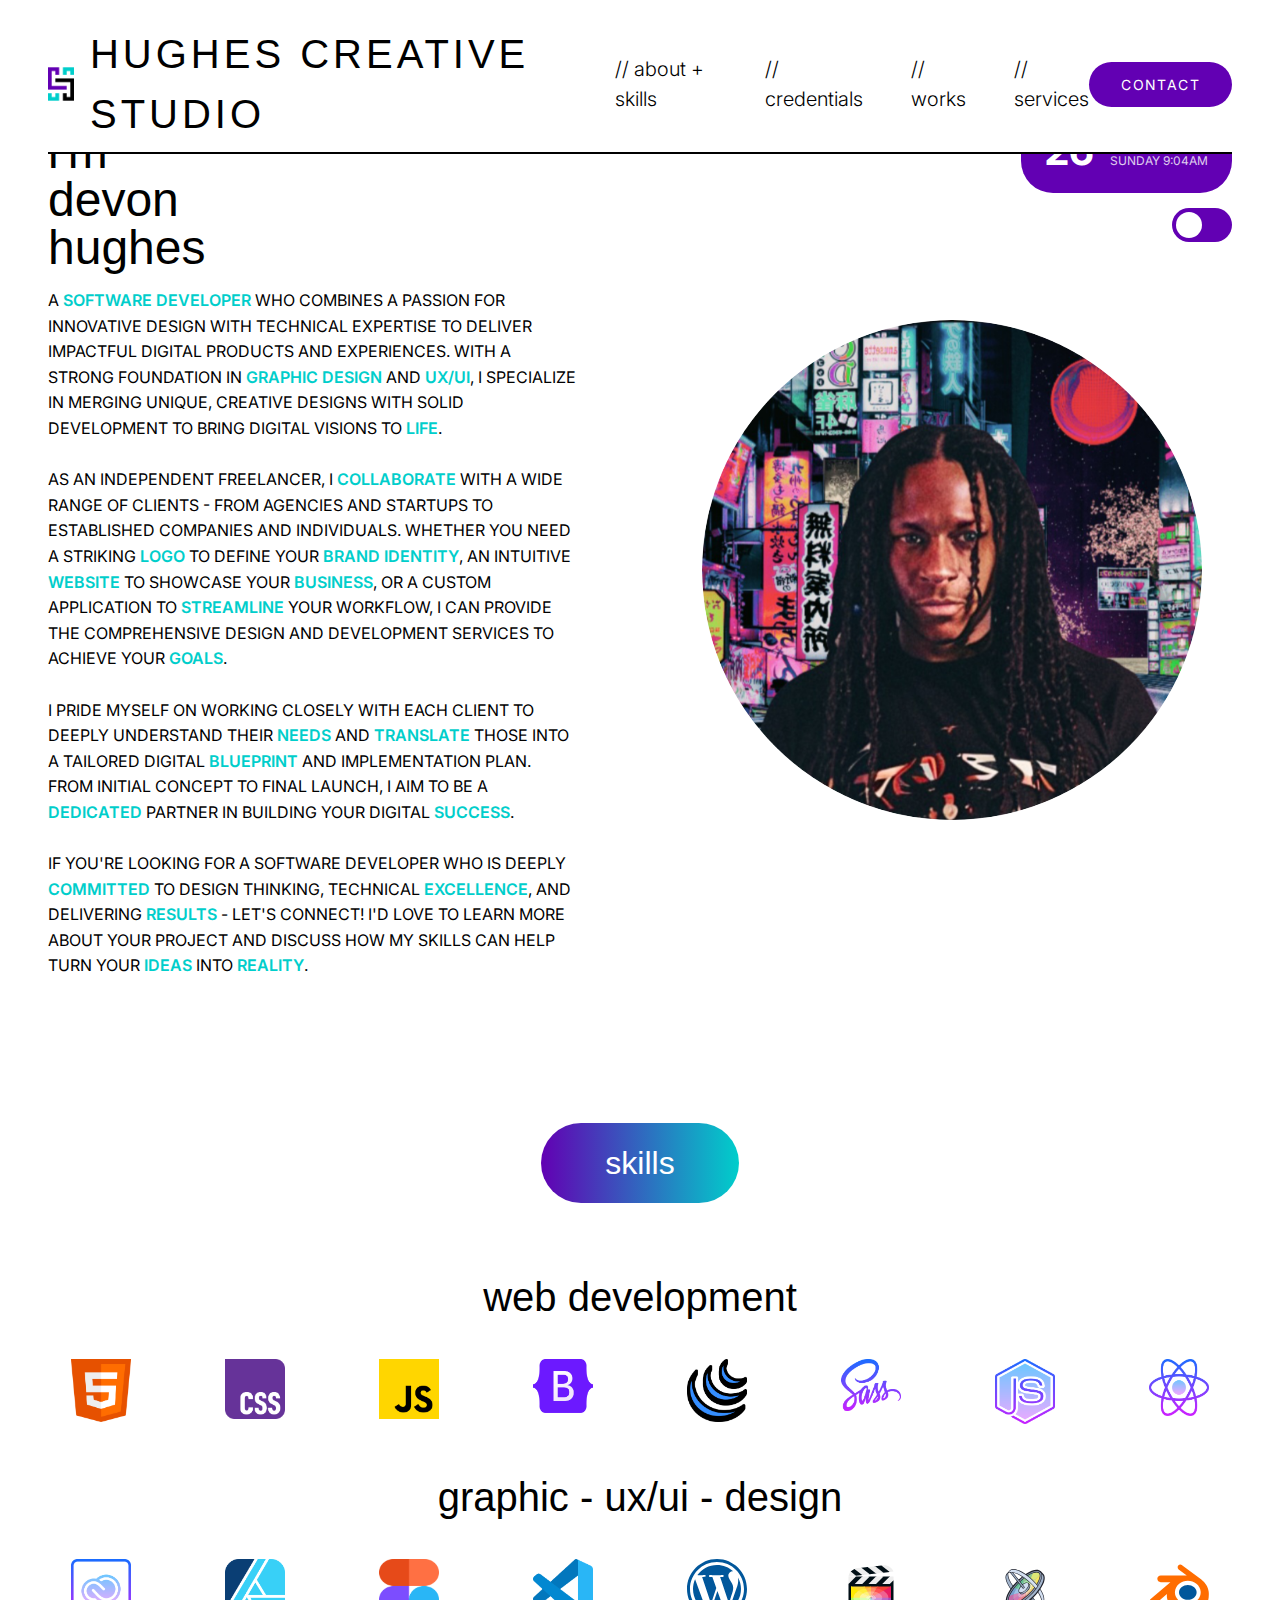
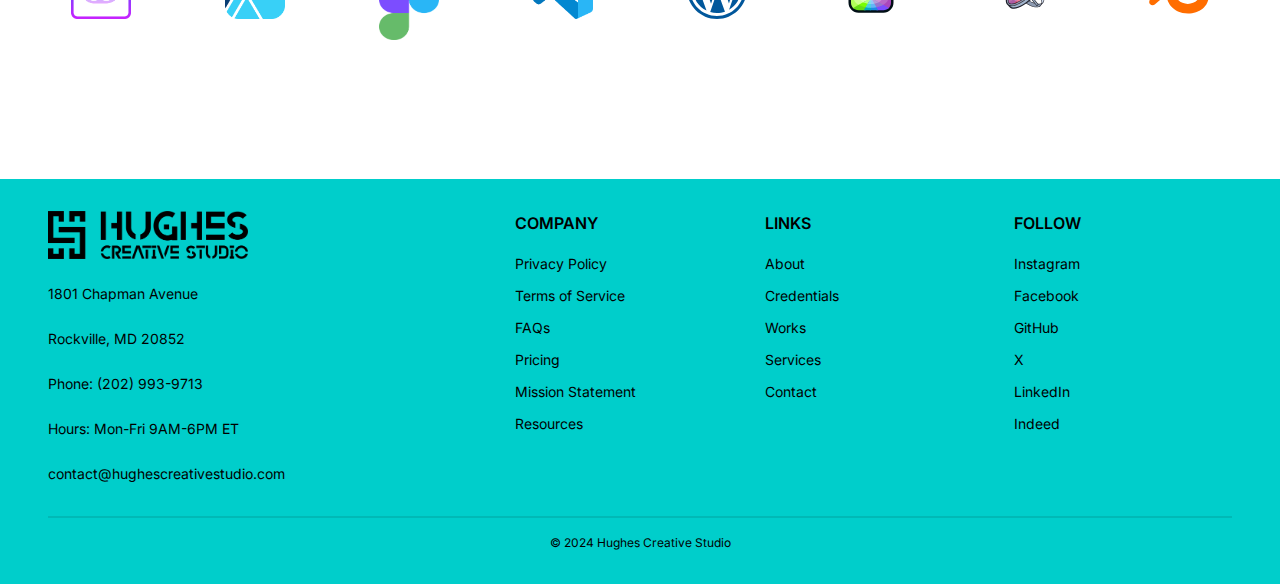
==== pages/about.html @ 6ef41e82 "Initial commit" ====
<!DOCTYPE html>
<html lang="en">
<head>
    <meta charset="UTF-8">
    <meta name="viewport" content="width=device-width, initial-scale=1.0"> 
    <!-- Fonts -->
    <link rel="preconnect" href="https://fonts.googleapis.com">
    <link rel="preconnect" href="https://fonts.gstatic.com" crossorigin>
    <link href="https://fonts.googleapis.com/css2?family=Inter:ital,opsz,wght@0,14..32,100..900;1,14..32,100..900&display=swap" rel="stylesheet">
    <link href="https://fonts.cdnfonts.com/css/modera" rel="stylesheet">
    <!-- Customization -->
    <link rel="stylesheet" href="/css/styles.css">
    <title>About Page</title>
    <script src="/js/script.js" defer></script>
</head>
<body class="landing">
    <header>
        <!-- logo -->
        <div>
            <a href="/home.html">
                <img src="/assets/images/hcs-logos/loader-logo-dark.svg" alt="Hughes Creative Studio" class="logo-dark">
                <img src="/assets/images/hcs-logos/loader-logo-light.svg" alt="Hughes Creative Studio" class="logo-light">
            </a>
            <a href="/home.html">hughes creative studio</a>
        </div>
        <!-- mobile menu button -->
        <button class="mobile-menu-btn">
            <span></span>
            <span></span>
            <span></span>
        </button>
        <!-- navigation -->
        <div>
            <nav>
                <ul>
                    <li><a href="/pages/about.html">// about + skills</a></li>
                    <li><a href="/pages/credentials.html">// credentials</a></li>
                    <li><a href="/pages/works.html">// works</a></li>
                    <li><a href="/pages/services.html">// services</a></li>
                </ul>
            </nav>
        </div>
        <!-- contact -->
        <div>
            <a href="/pages/contact.html">
                <button class="btn-primary">contact</button>
            </a>
        </div>
    </header>
    <!-- Add overlay for mobile menu -->
    <div class="nav-overlay"></div>
    <!-- date and time -->
    <div class="date-time">
        <span class="day">23</span>
        <div class="date-details">
            <span class="month">JANUARY</span>
            <span class="time">THURSDAY 2:15PM</span>
        </div>
    </div>
    <!-- theme toggle -->
    <div class="theme-toggle">
        <label class="theme-switch">
            <input type="checkbox">
            <span class="slider"></span>
        </label>
    </div>

    <main class="about-container">
        <!-- Left Column - Text Content -->
        <div class="about-text">
            <div class="name-title">
                <!-- <span class="im">I'M</span> -->
                <span class="name">i'm<br>devon<br>hughes</span>
            </div>
            
            <div class="role-description">
                <p>A <span class="highlight-text">SOFTWARE DEVELOPER</span> WHO COMBINES A PASSION FOR INNOVATIVE DESIGN WITH TECHNICAL EXPERTISE TO DELIVER IMPACTFUL DIGITAL PRODUCTS AND EXPERIENCES. WITH A STRONG FOUNDATION IN <span class="highlight-text">GRAPHIC DESIGN</span> AND <span class="highlight-text">UX/UI</span>, I SPECIALIZE IN MERGING UNIQUE, CREATIVE DESIGNS WITH SOLID DEVELOPMENT TO BRING DIGITAL VISIONS TO <span class="highlight-text">LIFE</span>.</p>
                <br>
                <p>AS AN INDEPENDENT FREELANCER, I <span class="highlight-text">COLLABORATE</span> WITH A WIDE RANGE OF CLIENTS - FROM AGENCIES AND STARTUPS TO ESTABLISHED COMPANIES AND INDIVIDUALS. WHETHER YOU NEED A STRIKING <span class="highlight-text">LOGO</span> TO DEFINE YOUR <span class="highlight-text">BRAND IDENTITY</span>, AN INTUITIVE <span class="highlight-text">WEBSITE</span> TO SHOWCASE YOUR <span class="highlight-text">BUSINESS</span>, OR A CUSTOM APPLICATION TO <span class="highlight-text">STREAMLINE</span> YOUR WORKFLOW, I CAN PROVIDE THE COMPREHENSIVE DESIGN AND DEVELOPMENT SERVICES TO ACHIEVE YOUR <span class="highlight-text">GOALS</span>.</p>
                <br>
                <p>I PRIDE MYSELF ON WORKING CLOSELY WITH EACH CLIENT TO DEEPLY UNDERSTAND THEIR <span class="highlight-text">NEEDS</span> AND <span class="highlight-text">TRANSLATE</span> THOSE INTO A TAILORED DIGITAL <span class="highlight-text">BLUEPRINT</span> AND IMPLEMENTATION PLAN. FROM INITIAL CONCEPT TO FINAL LAUNCH, I AIM TO BE A <span class="highlight-text">DEDICATED</span> PARTNER IN BUILDING YOUR DIGITAL <span class="highlight-text">SUCCESS</span>.</p>
                <br>
                <p>IF YOU'RE LOOKING FOR A SOFTWARE DEVELOPER WHO IS DEEPLY <span class="highlight-text">COMMITTED</span> TO DESIGN THINKING, TECHNICAL <span class="highlight-text">EXCELLENCE</span>, AND DELIVERING <span class="highlight-text">RESULTS</span> - LET'S CONNECT! I'D LOVE TO LEARN MORE ABOUT YOUR PROJECT AND DISCUSS HOW MY SKILLS CAN HELP TURN YOUR <span class="highlight-text">IDEAS</span> INTO <span class="highlight-text">REALITY</span>.</p>
            </div>
        </div>
    
        <!-- Right Column - Profile Image -->
        <div class="profile-image-container">
            <img src="/assets/images/profile-pic/Untitled.svg" alt="Devon Hughes" class="profile-image">
        </div>
    </main>
    
    <!-- Skills Section -->
    <section class="skills-section">
        <h2 class="skills-title">skills</h2>
        
        <div class="skills-container">
            <!-- Web Development Skills -->
            <div class="skills-category">
                <h3>web development</h3>
                <div class="skills-grid">
                    <div class="skill-icon">
                        <img src="/assets/images/skill-icons/html-icon.svg" alt="HTML5">
                        <span class="tooltip">HTML5</span>
                    </div>
                    <div class="skill-icon">
                        <img src="/assets/images/skill-icons/new-css-icon.svg" alt="CSS3">
                        <span class="tooltip">CSS3</span>
                    </div>
                    <div class="skill-icon">
                        <img src="/assets/images/skill-icons/javascript-icon.svg" alt="JavaScript">
                        <span class="tooltip">JavaScript</span>
                    </div>
                    <div class="skill-icon">
                        <img src="/assets/images/skill-icons/bootstrap-icon.svg" alt="Bootstrap">
                        <span class="tooltip">Bootstrap</span>
                    </div>
                    <div class="skill-icon">
                        <img src="/assets/images/skill-icons/jquery-icon.svg" alt="JQuery">
                        <span class="tooltip">JQuery</span>
                    </div>
                    <div class="skill-icon">
                        <img src="/assets/images/skill-icons/sass-icon.svg" alt="Sass">
                        <span class="tooltip">Sass</span>
                    </div>
                    <div class="skill-icon">
                        <img src="/assets/images/skill-icons/node-js-icon.svg" alt="Node.js">
                        <span class="tooltip">Node.js</span>
                    </div>
                    <div class="skill-icon">
                        <img src="/assets/images/skill-icons/react-icon.svg" alt="React">
                        <span class="tooltip">React</span>
                    </div>
                </div>
            </div>
    
            <!-- Design Skills -->
            <div class="skills-category">
                <h3>graphic - ux/ui - design</h3>
                <div class="skills-grid">
                    <div class="skill-icon">
                        <img src="/assets/images/skill-icons/adobe-creative-cloud-icon.svg" alt="Adobe Creative Cloud">
                        <span class="tooltip">Adobe Creative Cloud</span>
                    </div>
                    <div class="skill-icon">
                        <img src="/assets/images/skill-icons/affinity-designer-icon.svg" alt="Affinity Designer">
                        <span class="tooltip">Affinity Designer</span>
                    </div>
                    <div class="skill-icon">
                        <img src="/assets/images/skill-icons/figma-icon.svg" alt="Figma">
                        <span class="tooltip">Figma</span>
                    </div>
                    <div class="skill-icon">
                        <img src="/assets/images/skill-icons/vscode-icon.svg" alt="VS Code">
                        <span class="tooltip">VS Code</span>
                    </div>
                    <div class="skill-icon">
                        <img src="/assets/images/skill-icons/wordpress-icon.svg" alt="WordPress">
                        <span class="tooltip">WordPress</span>
                    </div>
                    <div class="skill-icon">
                        <img src="/assets/images/skill-icons/icons8-final-cut-pro-new.svg" alt="Final Cut Pro">
                        <span class="tooltip">Final Cut Pro</span>
                    </div>
                    <div class="skill-icon">
                        <img src="/assets/images/skill-icons/icons8-motion.svg" alt="Motion">
                        <span class="tooltip">Motion</span>
                    </div>
                    <div class="skill-icon">
                        <img src="/assets/images/skill-icons/blender-icon.svg" alt="Blender">
                        <span class="tooltip">Blender</span>
                    </div>
                </div>
            </div>
        </div>
    </section>
    
    <footer>
        <div class="footer-content">
            <div class="footer-info">
                <div class="footer-logo">
                    <img src="/assets/images/hcs-logos/hcs-horizontal-logo-black.svg" alt="Hughes Creative Studio">
                </div>
                <p>1801 Chapman Avenue</p>
                <p>Rockville, MD 20852</p>
                <p>Phone: (202) 993-9713</p>
                <p>Hours: Mon-Fri 9AM-6PM ET</p>
                <p>contact@hughescreativestudio.com</p>
            </div>
            
            <div class="footer-links">
                <h3>COMPANY</h3>
                <ul>
                    <li><a href="/pages/privacy-policy.html">Privacy Policy</a></li>
                    <li><a href="/pages/terms.html">Terms of Service</a></li>
                    <li><a href="/pages/faqs.html">FAQs</a></li>
                    <li><a href="/pages/pricing.html">Pricing</a></li>
                    <li><a href="/pages/mission.html">Mission Statement</a></li>
                    <li><a href="/pages/resources.html">Resources</a></li>
                </ul>
            </div>
    
            <div class="footer-links">
                <h3>LINKS</h3>
                <ul>
                    <li><a href="/pages/about.html">About</a></li>
                    <li><a href="/pages/credentials.html">Credentials</a></li>
                    <li><a href="/pages/works.html">Works</a></li>
                    <li><a href="/pages/services.html">Services</a></li>
                    <li><a href="/pages/contact.html">Contact</a></li>
                </ul>
            </div>
    
            <div class="footer-social">
                <h3>FOLLOW</h3>
                <ul>
                    <li><a href="https://www.instagram.com/hughescreativestudio/" target="_blank">Instagram</a></li>
                    <li><a href="https://www.facebook.com/people/Hughes-Creative-Studio/61571989897738/" target="_blank">Facebook</a></li>
                    <li><a href="https://github.com/Hughes-Creative-Studio" target="_blank">GitHub</a></li>
                    <li><a href="https://x.com/hghscrtvstudio" target="_blank">X</a></li>
                    <li><a href="https://www.linkedin.com/in/devon-hughes-developer/" target="_blank">LinkedIn</a></li>
                    <li><a href="https://profile.indeed.com/?hl=en_US&co=US&from=gnav-jobseeker-profile--profile-one-frontend" target="_blank">Indeed</a></li>
                </ul>
            </div>
        </div>
        <div class="copyright">
            © 2024 Hughes Creative Studio
        </div>
    </footer>
</body>
</html>
---- css/styles.css ----
@import url('https://fonts.googleapis.com/css2?family=Inter:ital,opsz,wght@0,14..32,100..900;1,14..32,100..900&display=swap');
@import url('https://fonts.cdnfonts.com/css/modera');

/* =================
   Custom Properties   
   ================= */
:root {
    /* Colors */
    --clr-primary: #6200b3;    /* Purple */
    --clr-secondary: #00cecb;  /* Turquoise */
    --clr-dark: #000000;       /* Black */
    --clr-light: #EBEBEB;      /* Light gray */
    --clr-white: #FFFFFF;      /* White */

    /* RGB versions for opacity/transparency */
    --clr-primary-rgb: 98, 0, 179;
    --clr-secondary-rgb: 0, 206, 203;
    --clr-dark-rgb: 0, 0, 0;
    --clr-light-rgb: 235, 235, 235;
    --clr-white-rgb: 255, 255, 255;

    /* Font sizes - using clamp for responsive scaling */
    --fs-900: clamp(2.5rem, 5vw + 1rem, 4rem);
    --fs-800: clamp(2rem, 4vw + 1rem, 3.5rem);
    --fs-700: clamp(1.75rem, 3vw + 1rem, 3rem);
    --fs-600: clamp(1.5rem, 2vw + 1rem, 2.5rem);
    --fs-500: 1.25rem;
    --fs-400: 1rem;
    --fs-300: 0.875rem;
    --fs-200: 0.75rem;

    /* Font families */
    --ff-primary: "Inter", sans-serif;
    --ff-secondary: "Modera", sans-serif;

    /* Spacing */
    --spacing-xs: 0.25rem;
    --spacing-sm: 0.5rem;
    --spacing-md: 1rem;
    --spacing-lg: 2rem;
    --spacing-xl: 4rem;
}

/* =================
   Reset               
   ================= */

/* Box sizing reset */
*,
*::before,
*::after {
    box-sizing: border-box;
    margin: 0;
    padding: 0;
}

/* Reset margins */
body,
h1,
h2,
h3,
h4,
h5,
h6,
p,
figure,
picture {
    margin: 0;
}

/* Reset headings and paragraph */
h1,
h2,
h3,
h4,
h5,
h6,
p {
    font-weight: 400;
}

/* Make images easier to work with */
img,
picture {
    max-width: 100%;
    display: block;
}

/* Form elements inherit fonts */
input,
button,
textarea,
select {
    font: inherit;
    border: none;
    outline: none;
}

/* Reset links */
a {
    color: inherit;
    text-decoration: none;
}

/* Reset lists */
ul,
ol {
    list-style: none;
    padding: 0;
    margin: 0;
}

/* Base body styles */
body {
    font-family: var(--ff-primary);
    font-size: var(--fs-400);
    line-height: 1.5;
    min-height: 100vh;
    background-color: var(--clr-dark);
    color: var(--clr-white);
    overflow-x: hidden;
}

/* Accessibility - Reduce motion */
@media (prefers-reduced-motion: reduce) {
    *,
    *::before,
    *::after {
        animation-duration: 0.01ms !important;
        animation-iteration-count: 1 !important;
        transition-duration: 0.01ms !important;
        scroll-behavior: auto !important;
    }
}

/* =================
   Utility Classes     
   ================= */

/* Display utilities */
.d-block { display: block; }
.d-none { display: none; }
.d-flex { display: flex; }
.d-grid { display: grid; }

/* Flex utilities */
.flex {
    display: flex;
    gap: var(--gap, 1rem);
}

.flex-column { flex-direction: column; }
.items-center { align-items: center; }
.justify-center { justify-content: center; }

/* Grid utilities */
.grid {
    display: grid;
    gap: var(--gap, 1rem);
}

/* Container */
.container {
    width: 90%;
    max-width: 1200px;
    margin-inline: auto;
    padding-inline: 2em;
}

/* Text alignment */
.text-center { text-align: center; }
.text-left { text-align: left; }
.text-right { text-align: right; }

/* Text transform */
.uppercase { text-transform: uppercase; }
.lowercase { text-transform: lowercase; }
.capitalize { text-transform: capitalize; }

/* Visibility */
.hidden {
    opacity: 0;
    visibility: hidden;
}

.visible {
    opacity: 1;
    visibility: visible;
}

/* Screen reader only */
.sr-only {
    position: absolute;
    width: 1px;
    height: 1px;
    padding: 0;
    margin: -1px;
    overflow: hidden;
    clip: rect(0, 0, 0, 0);
    white-space: nowrap;
    border: 0;
}

/* Typography utilities */
.ff-primary { font-family: var(--ff-primary); }
.ff-secondary { font-family: var(--ff-secondary); }

.fs-900 { font-size: var(--fs-900); }
.fs-800 { font-size: var(--fs-800); }
.fs-700 { font-size: var(--fs-700); }
.fs-600 { font-size: var(--fs-600); }
.fs-500 { font-size: var(--fs-500); }
.fs-400 { font-size: var(--fs-400); }
.fs-300 { font-size: var(--fs-300); }
.fs-200 { font-size: var(--fs-200); }

/* Color utilities */
.text-primary { color: var(--clr-primary); }
.text-secondary { color: var(--clr-secondary); }
.text-dark { color: var(--clr-dark); }
.text-light { color: var(--clr-light); }
.text-white { color: var(--clr-white); }

.bg-primary { background-color: var(--clr-primary); }
.bg-secondary { background-color: var(--clr-secondary); }
.bg-dark { background-color: var(--clr-dark); }
.bg-light { background-color: var(--clr-light); }
.bg-white { background-color: var(--clr-white); }

/* Spacing utilities */
.m-1 { margin: var(--spacing-md); }
.m-2 { margin: var(--spacing-lg); }
.m-3 { margin: var(--spacing-xl); }

.p-1 { padding: var(--spacing-md); }
.p-2 { padding: var(--spacing-lg); }
.p-3 { padding: var(--spacing-xl); }

/* Transition utilities */
.transition-all {
    transition: all 0.3s ease;
}

.transition-opacity {
    transition: opacity 0.3s ease;
}

.transition-transform {
    transition: transform 0.3s ease;
}


/* =================
   Theme Toggle     
   ================= */
.theme-toggle {
    position: fixed;
    top: 13rem;
    right: 3rem;
    z-index: 999;
}

/* Toggle switch base */
.theme-switch {
    position: relative;
    display: inline-block;
    width: 60px;
    height: 34px;
}

/* Hide default HTML checkbox */
.theme-switch input {
    opacity: 0;
    width: 0;
    height: 0;
}

/* The slider */
.slider {
    position: absolute;
    cursor: pointer;
    top: 0;
    left: 0;
    right: 0;
    bottom: 0;
    background-color: var(--clr-primary);
    transition: .4s;
    border-radius: 34px;
}

.slider:before {
    position: absolute;
    content: "";
    height: 26px;
    width: 26px;
    left: 4px;
    bottom: 4px;
    background-color: var(--clr-white);
    transition: .4s;
    border-radius: 50%;
}

/* Checked state */
input:checked + .slider {
    background-color: var(--clr-secondary);
}

input:checked + .slider:before {
    transform: translateX(26px);
}

/* Focus styles */
input:focus + .slider {
    box-shadow: 0 0 1px var(--clr-secondary);
}

/* Base theme styles - override system preferences */
body {
    background-color: var(--clr-dark);
    color: var(--clr-white);
    transition: background-color 0.3s ease, color 0.3s ease;
}

body.light-theme {
    background-color: var(--clr-white) !important;
    color: var(--clr-dark) !important;
}

/* Initial logo states */
.logo-light {
    display: none;
}

.logo-dark {
    display: block;
}


/* Responsive adjustments */
@media (max-width: 768px) {
    .theme-toggle {
        top: 1rem;
        right: 1rem;
    }
}


/* =================
   Loader Styles     
   ================= */
.loader-container {
    min-height: 100vh;
    min-width: 100vw;
    display: flex;
    justify-content: center;
    align-items: center;
    padding: 2rem;
}

.loader-content {
    display: flex;
    flex-direction: column;
    align-items: center;
    gap: 2rem;
    max-width: 1440px;
    width: 100%;
    padding: 4rem;
    transition: opacity 0.5s ease-out;
    text-align: center;
}

.loader-content.fade-out {
    opacity: 0;
}

/* Logo animation */
.loader-content img {
    width: 25rem;
    height: auto;
    max-width: 200px;
    animation: pulse 2s infinite ease-in-out;
}

/* Progress bar styles and animation */
.progress-bar {
    width: 200px;
    height: 4px;
    background: rgba(var(--clr-light-rgb), 0.1);
    border-radius: 2px;
    overflow: hidden;
    margin: 0 auto;
}

.progress {
    width: 0%;
    height: 100%;
    background: linear-gradient(90deg,
            var(--clr-primary),
            var(--clr-secondary));
    background-size: 200% 100%;
    animation: gradient 2s linear infinite;
}

.percentage {
    display: block;
    text-align: center;
    margin-top: 0.5rem;
}

/* Welcome text animation */
.welcome-text {
    opacity: 0;
    transition: opacity 3s ease;
    font-family: var(--ff-secondary);
    font-size: var(--fs-900);
    letter-spacing: 1rem;
    text-align: center;
    background: linear-gradient(90deg, var(--clr-primary), var(--clr-secondary));
    -webkit-background-clip: text;
    background-clip: text;
    -webkit-text-fill-color: transparent;
    display: block;
    margin: 0 auto;
}

.welcome-text.show {
    opacity: 1;
}

/* Animation keyframes */
@keyframes pulse {
    0% { transform: scale(1); }
    50% { transform: scale(1.05); }
    100% { transform: scale(1); }
}

@keyframes gradient {
    0% { background-position: 200% 0; }
    100% { background-position: -200% 0; }
}


/* =================
   Media Queries     
   ================= */

/* Dark/Light mode */
@media (prefers-color-scheme: dark) {
    .logo-light { display: none; }
    .logo-dark { display: block; }
}

@media (prefers-color-scheme: light) {
    .logo-light { display: block; }
    .logo-dark { display: none; }
}

/* Responsive adjustments */
@media (max-width: 768px) {
    .loader-content {
        padding: 2rem;
        gap: 1.5rem;
    }

    .progress-bar {
        width: 80%;
        max-width: 200px;
    }

    .welcome-text {
        font-size: var(--fs-900);
        letter-spacing: 0.5rem;
        /* Reduced letter spacing for mobile */
    }
}


/* =================
   Header Styles     
   ================= */
header {
    display: flex;
    justify-content: space-between;
    align-items: center;
    padding: 1.5rem 0rem .5rem;
    background-color: var(--clr-dark);
    color: var(--clr-white);
    border-bottom: 2px solid var(--clr-white);
    position: fixed;
    top: 0;
    left: 3rem;
    right: 3rem;
    z-index: 1001;
    transition: background-color 0.3s ease;
}

/* Logo container */
header > div:first-child {
    display: flex;
    align-items: center;
    gap: 1rem;
}

header img {
    height: 2.5rem;
    width: auto;
}

/* Style the logo link */
header > div:first-child > a:first-child {
    display: flex;
    align-items: center;
    height: 2.5rem; /* Match the original logo height */
}

header > div:first-child > a:first-child img {
    height: 100%;
    width: auto;
    transition: transform 0.3s ease;
}

/* Add hover effect for logo */
header > div:first-child > a:first-child:hover img {
    transform: scale(1.3);
}

header > div:first-child a {
    font-family: var(--ff-secondary);
    font-size: var(--fs-600);
    text-transform: uppercase;
    letter-spacing: 0.1em;
    color: var(--clr-white);
    transition: color 0.3s ease;
}

/* Navigation */
nav ul {
    display: flex;
    gap: 3rem;
    align-items: center;
    font-weight: 300;
}

nav a {
    font-family: var(--ff-primary);
    font-size: var(--fs-500);
    color: var(--clr-white);
    text-decoration: none;
    transition: color 0.3s ease, transform 0.5s ease;
    display: block;
}

/* Light theme header link color */
body.light-theme header > div:first-child a {
    color: var(--clr-dark);
}

/* Hover effect for both themes */
header > div:first-child a:hover,
body.light-theme header > div:first-child a:hover {
    color: var(--clr-secondary);
}

body.light-theme nav a {
    color: var(--clr-dark);
}

nav a:hover,
body.light-theme nav a:hover {
    color: var(--clr-secondary);
    transform: scale(1.3);
}

/* Contact button */
.btn-primary {
    background-color: var(--clr-primary);
    color: var(--clr-white);
    padding: 0.75rem 2rem;
    border-radius: 2rem;
    text-transform: uppercase;
    font-size: var(--fs-300);
    letter-spacing: 0.1em;
    border: none;
    cursor: pointer;
    transition: background-color 0.3s ease;
    white-space: nowrap;
}

.btn-primary:hover {
    background-color: var(--clr-secondary);
}

/* Mobile menu button - hidden by default */
.mobile-menu-btn {
    display: none;
    background: none;
    border: none;
    color: var(--clr-white);
    cursor: pointer;
    padding: 0.5rem;
    z-index: 1002;
}

.mobile-menu-btn span {
    display: block;
    width: 24px;
    height: 2px;
    background-color: var(--clr-white);
    margin: 5px 0;
    transition: 0.3s;
}

/* Tablet styles - 1024px and below */
@media (max-width: 1024px) {
    header {
        left: 1.5rem;
        right: 1.5rem;
        padding: 1rem 0;
    }

    nav ul {
        gap: 2rem;
        margin-right: 3rem;
    }

    nav a {
        font-size: var(--fs-400);
    }

    .btn-primary {
        padding: 0.6rem 1.5rem;
    }

    header > div:first-child a {
        font-size: var(--fs-500);
    }
}

/* Mobile styles - 768px and below */
@media (max-width: 768px) {
    header {
        left: 1rem;
        right: 1rem;
        padding: 0.75rem 0;
    }

    /* Show mobile menu button */
    .mobile-menu-btn {
        display: block;
    }

    header > div:first-child > a:first-child {
        height: 2.2rem;
    }
    
    /* Hide the text link but keep the logo link */
    header > div:first-child > a:last-child {
        display: none;
    }


    /* Mobile navigation styles */
    nav {
        position: fixed;
        top: 0;
        right: -100%;
        width: 80%;
        max-width: 300px;
        height: 100vh;
        background-color: var(--clr-dark);
        padding: 5rem 2rem;
        transition: right 0.3s ease;
        border-left: 4px solid var(--clr-primary);
        box-shadow: -5px 0 15px rgba(0, 0, 0, 0.1);
    }

    nav.active {
        right: 0;
    }

    nav ul {
        flex-direction: column;
        gap: 2rem;
        align-items: flex-start;
        margin-right: 0; /* Remove horizontal margin in mobile view */
        margin-bottom: 3rem; /* Add space below nav links in mobile menu */
    }

    nav a {
        font-size: var(--fs-500);
        width: 100%;
        padding: 0.5rem 0;
    }

    /* Adjust contact button */
    .btn-primary {
        padding: 0.5rem 1.25rem;
        font-size: var(--fs-200);
    }

    /* Mobile menu button active state */
    .mobile-menu-btn.active span:nth-child(1) {
        transform: rotate(45deg) translate(5px, 5px);
    }

    .mobile-menu-btn.active span:nth-child(2) {
        opacity: 0;
    }

    .mobile-menu-btn.active span:nth-child(3) {
        transform: rotate(-45deg) translate(7px, -7px);
    }
}

/* Small mobile styles - 480px and below */
@media (max-width: 480px) {
    header {
        left: 0.5rem;
        right: 0.5rem;
        padding: 0.5rem 0;
    }

    header > div:first-child > a:first-child {
        height: 2rem;
    }

    header img {
        height: 2rem;
    }

    .btn-primary {
        padding: 0.4rem 1rem;
        font-size: var(--fs-200);
    }

    nav {
        width: 100%;
        max-width: none;
    }
}

/* Theme-specific styles */
body.light-theme header {
    background-color: var(--clr-white);
    border-bottom-color: var(--clr-dark);
}

body.light-theme .mobile-menu-btn span {
    background-color: var(--clr-dark);
}

body.light-theme nav {
    background-color: var(--clr-white);
}

/* Overlay for mobile menu */
.nav-overlay {
    display: none;
    position: fixed;
    top: 0;
    left: 0;
    width: 100%;
    height: 100%;
    background-color: rgba(0, 0, 0, 0.5);
    z-index: 1000;
    opacity: 0;
    transition: opacity 0.3s ease;
}

.nav-overlay.active {
    display: block;
    opacity: 1;
}

/* Light theme modifications */
body.light-theme header {
    background-color: var(--clr-white);
    color: var(--clr-dark);
    border-bottom: 2px solid var(--clr-dark);
}

body.light-theme header p,
body.light-theme nav a {
    color: var(--clr-dark);
}


/* Logo visibility based on theme */
.logo-light {
    display: none;
}

body.light-theme .logo-light {
    display: block;
}

body.light-theme .logo-dark {
    display: none;
}

/* Responsive styles */
@media (max-width: 768px) {
    header {
        padding: 1rem;
    }

    nav ul {
        gap: 1rem;
    }

    .btn-primary {
        padding: 0.5rem 1.5rem;
    }
}


/* =================
   Date and Time     
   ================= */ 
.date-time {
    position: fixed;
    top: 6.8rem;
    right: 3rem;
    display: flex;
    align-items: center;
    gap: 1rem;
    padding: 0.75rem 1.5rem;
    background-color: var(--clr-primary);
    border-radius: 2rem;
    z-index: 1000;
}

.day {
    font-family: var(--ff-primary);
    font-size: var(--fs-600);
    font-weight: 700;
    color: var(--clr-white);
}

.date-details {
    display: flex;
    flex-direction: column;
    align-items: flex-start;
}

.month {
    font-family: var(--ff-primary);
    font-size: var(--fs-300);
    font-weight: 500;
    color: var(--clr-white);
}

.time {
    font-family: var(--ff-primary);
    font-size: var(--fs-200);
    color: var(--clr-white);
    opacity: 0.8;
}

/* Tablet adjustments */
@media (max-width: 1024px) {
    .date-time {
        top: 7rem;
        right: 1.5rem;
        padding: 0.6rem 1.25rem;
    }
    
    .day {
        font-size: var(--fs-500);
    }
    
    .month {
        font-size: var(--fs-200);
    }
    
    .time {
        font-size: var(--fs-200);
    }
}

/* Hide on mobile devices */
@media (max-width: 768px) {
    .date-time {
        display: none;
    }
}


/* =================
   Description     
   ================= */
.description {
    position: fixed;
    top: 6.3rem;
    left: 3rem;
    text-transform: uppercase;
}

/* Tablet adjustments */
@media (max-width: 1024px) {
    .description {
        top: 5.8rem;
        left: 1.5rem;
    }
}

/* Mobile adjustments */
@media (max-width: 768px) {
    .description {
        top: 5rem;
        left: 1rem;
        font-size: 0.9rem;
    }
    
    .date-time {
        top: 7rem;
    }
}

/* Small mobile adjustments */
@media (max-width: 480px) {
    .description {
        top: 5rem;
        left: 0.5rem;
        font-size: 0.85rem;
    }
}


/* =================
   Home Page     
   ================= */
main {
    min-height: 100vh;
    display: flex;
    flex-direction: column;
    justify-content: center;
    align-items: center;
    padding: 0 3rem;
    margin-top: 7rem;
}

.content-wrapper {
    text-align: center;
    max-width: 1200px;
    width: 100%;
    margin: 0 auto;
}

/* Logo Container Styles */
.logo-container {
    position: relative;
    width: 100%;
    height: 225px;
    margin-top: 5rem;
    margin-bottom: 5rem;
}

.logo-container img {
    position: absolute;
    left: 50%;
    top: 50%;
    transform: translate(-50%, -50%);
    max-width: 800px;
    width: 100%;
    opacity: 0;
    pointer-events: none;
    display: none;
}

/* Initial states - only show devon hughes logos */
.logo-container img[alt="devon-hughes-logo-dark"] {
    display: block;
    opacity: 1;
}

.logo-container img[alt="devon-hughes-logo-light"] {
    display: block;
    opacity: 0;
}

/* Hide HCS logos initially */
.logo-container img[alt="hcs-horizontal-logo-dark"],
.logo-container img[alt="hcs-horizontal-logo-light"] {
    display: none;
    opacity: 0;
}

/* Dark theme states */
body:not(.light-theme) .logo-container img[alt="devon-hughes-logo-dark"] {
    opacity: 1;
}

body:not(.light-theme) .logo-container img[alt="devon-hughes-logo-light"] {
    opacity: 0;
}

/* Light theme states */
body.light-theme .logo-container img[alt="devon-hughes-logo-dark"] {
    opacity: 0;
}

body.light-theme .logo-container img[alt="devon-hughes-logo-light"] {
    opacity: 1;
}

/* Animation states */
.logo-container img.fade-out {
    opacity: 0 !important;
}

.logo-container img.fade-in {
    opacity: 1 !important;
}

/* Elevate Your Brand Today */
.content-wrapper h2 {
    font-family: var(--ff-primary);
    font-size: 1.5rem;
    color: var(--clr-secondary);
    letter-spacing: 0.1em;
    opacity: 0;
    transform: translateY(20px);
    animation: fadeIn 0.8s ease-out forwards 1.2s;
}

/* Available for new projects */
.availability {
    font-family: var(--ff-primary);
    font-size: var(--fs-400);
    color: var(--clr-white);
    opacity: 0;
    margin-bottom: 2rem;
    transform: translateY(20px);
    animation: fadeIn 0.8s ease-out forwards 1.4s;
}

/* Get Started Button */
.btn-get-started {
    background-color: var(--clr-secondary);
    color: var(--clr-white);
    font-family: var(--ff-primary);
    font-size: var(--fs-500);
    text-transform: uppercase;
    letter-spacing: 0.1em;
    padding: 1.25rem 3.5rem;
    border-radius: 100vmax;
    border: none;
    cursor: pointer;
    margin-bottom: 7rem;
    transition: all 0.3s ease;
    opacity: 0;
    transform: translateY(20px);
    animation: fadeIn 0.8s ease-out forwards 1.6s;
}

.btn-get-started:hover {
    background-color: var(--clr-primary);
    transform: translateY(-2px);
}

.btn-get-started:active {
    transform: translateY(0);
}

/* Light theme variations */
body.light-theme .availability {
    color: var(--clr-dark);
}

/* Animation keyframes */
@keyframes fadeIn {
    from {
        opacity: 0;
        transform: translateY(20px);
    }
    to {
        opacity: 1;
        transform: translateY(0);
    }
}

/* Responsive adjustments */
@media (max-width: 768px) {
    main {
        padding: 0 1.5rem;
        margin-top: 0;
    }

    .logo-container {
        height: 200px;
        margin-bottom: 3rem;
    }

    .logo-container img {
        max-width: 400px;
    }

    .content-wrapper h2 {
        font-size: var(--fs-500);
    }

    .btn-get-started {
        padding: 1rem 2.5rem;
        font-size: var(--fs-400);
    }
}


/* =================
   About Styles     
   ================= */
.about-container {
    padding: 8rem 3rem 3rem;
    display: grid;
    grid-template-columns: 1fr 1fr;
    gap: 4rem;
    max-width: 1440px;
    margin: 0 auto;
}

/* Left Column */
.about-text {
    padding-right: 2rem;
}

.name-title {
    font-family: var(--ff-secondary);
    font-size: var(--fs-700);
    margin-bottom: 1rem;
    display: flex;
    flex-direction: column;
}

.name-title .im {
    font-size: var(--fs-600);
    color: var(--clr-dark);
}

.name-title .name {
    line-height: 1;
}

.role-description {
    margin-bottom: 2rem;
    font-size: var(--fs-400);
    line-height: 1.6;
}

.highlight-text {
    color: var(--clr-secondary);
    font-weight: 600;
}

/* Right Column */
.profile-image {
    width: 100%;
    max-width: 500px;
    height: auto;
    border-radius: 50%;
    margin: 0 auto;
}

/* Skills Section */
.skills-section {
    margin-top: 4rem;
    margin-bottom: 10rem;
    text-align: center;
}

.skills-title {
    display: inline-block;
    background: linear-gradient(90deg, var(--clr-primary), var(--clr-secondary));
    padding: 1rem 4rem;
    border-radius: 100vmax;
    color: var(--clr-white);
    font-family: var(--ff-secondary);
    font-size: 2rem;
    margin-bottom: 4rem;
}

.skills-container {
    display: grid;
    gap: 3rem;
    max-width: 1200px;
    margin: 0 auto;
    margin-bottom: 7rem;
}

.skills-category {
    text-align: center;
}

.skills-category h3 {
    font-family: var(--ff-secondary);
    font-size: var(--fs-600);
    margin-bottom: 2rem;
    color: var(--clr-white);
}

.skills-grid {
    display: grid;
    grid-template-columns: repeat(auto-fit, minmax(80px, 1fr));
    gap: 2rem;
    justify-items: center;
}

.skill-icon {
    width: 60px;
    height: 60px;
    position: relative;
    cursor: pointer;
    transition: transform 0.3s ease;
}

.skill-icon:hover {
    transform: scale(1.7);
}

.skill-icon:not(:hover) {
    animation: bounce 0.5s cubic-bezier(0.36, 0, 0.66, -0.56);
}

@keyframes bounce {
    0% { transform: scale(1.7); }
    25% { transform: scale(0.95); }
    50% { transform: scale(1.1); }
    75% { transform: scale(0.98); }
    100% { transform: scale(1); }
}

/* Tooltip Styles */
.skill-icon .tooltip {
    position: absolute;
    bottom: 100%;
    left: 50%;
    transform: translateX(-50%);
    background-color: var(--clr-primary);
    color: var(--clr-white);
    padding: 0.5rem 1rem;
    border-radius: 4px;
    font-size: var(--fs-200);
    white-space: nowrap;
    opacity: 0;
    visibility: hidden;
    transition: opacity 0.3s ease, visibility 0.3s ease;
    pointer-events: none;
    z-index: 1000;
}

.skill-icon .tooltip::after {
    content: '';
    position: absolute;
    top: 100%;
    left: 50%;
    transform: translateX(-50%);
    border-width: 5px;
    border-style: solid;
    border-color: var(--clr-primary) transparent transparent transparent;
}

.skill-icon:hover .tooltip {
    opacity: 1;
    visibility: visible;
}

/* Light Theme Modifications */
body.light-theme .role-description {
    color: var(--clr-dark);
}

body.light-theme .skills-category h3 {
    color: var(--clr-dark);
}

/* Responsive Adjustments */
@media (max-width: 1024px) {
    .about-container {
        grid-template-columns: 1fr;
        gap: 2rem;
    }

    .about-text {
        padding-right: 0;
        text-align: center;
    }

    .profile-image {
        max-width: 400px;
    }
}

@media (max-width: 768px) {
    .about-container {
        padding: 8rem 1.5rem 1.5rem;
    }

    .name-title {
        font-size: var(--fs-700);
    }

    .skills-grid {
        grid-template-columns: repeat(auto-fit, minmax(60px, 1fr));
        gap: 1.5rem;
    }

    .skill-icon {
        width: 50px;
        height: 50px;
    }
}


/* =================
   Credentials Page Styles     
   ================= */
.credentials-container {
    min-height: 100vh;
    padding-top: 8rem;
    padding-inline: 3rem;
    margin-bottom: 7rem;
}

/* Header Styles */
.credentials-header {
    display: flex;
    justify-content: center;
    align-items: center;
    gap: 2rem;
    margin-bottom: 4rem;
}

.credentials-header h1 {
    font-family: var(--ff-secondary);
    font-size: var(--fs-900);
}

.credentials-icon {
    background-color: var(--clr-secondary);
    padding: 1rem;
    border-radius: 50%;
    width: 4rem;
    height: 4rem;
    display: flex;
    align-items: center;
    justify-content: center;
}

.credentials-icon img {
    width: 2.5rem;
    height: 2.5rem;
}

/* Grid Layout */
.credentials-grid {
    display: grid;
    grid-template-columns: repeat(auto-fit, minmax(300px, 1fr));
    gap: 2rem;
    max-width: 1200px;
    margin: 0 auto 4rem;
}

/* Card Styles */
.credential-card {
    padding: 1.5rem;
    border: 2px solid var(--clr-white);
    border-radius: 0.5rem;
    transition: all 0.3s ease;
    cursor: pointer;
    position: relative;
    overflow: hidden;
}

.credential-card:hover {
    transform: scale(1.05);
}

.credential-card.selected {
    background-color: rgba(98, 0, 179, 0.2);
}

.card-header {
    display: flex;
    align-items: center;
    gap: 1rem;
    margin-bottom: 1rem;
}

.card-header img {
    width: 2.5rem;
    height: 2.5rem;
}

.card-header h2 {
    font-family: var(--ff-secondary);
    font-size: var(--fs-500);
}

.card-content {
    margin-left: 4rem;
}

.degree {
    color: var(--clr-secondary);
    font-size: var(--fs-500);
    margin-bottom: 0.5rem;
}

.major {
    color: rgba(255, 255, 255, 0.7);
}

.certification-list {
    list-style: none;
    padding: 0;
}

.certification-list li {
    color: rgba(255, 255, 255, 0.7);
    margin-bottom: 0.5rem;
    position: relative;
    padding-left: 1rem;
}

.certification-list li::before {
    content: "- ";
    position: absolute;
    left: 0;
}

.gradient-line {
    height: 2px;
    width: 100%;
    margin-top: 1rem;
    background: linear-gradient(to right, var(--clr-secondary), var(--clr-primary));
    border-radius: 1rem;
}

/* Education Circle */
.education-circle {
    width: 22rem;
    height: 22rem;
    background: linear-gradient(to bottom, var(--clr-primary), var(--clr-secondary));
    border-radius: 50%;
    display: flex;
    align-items: center;
    justify-content: center;
    margin: 0 auto;
    text-align: center;
}

.education-circle h3 {
    font-size: var(--fs-600);
    font-weight: bold;
    color: var(--clr-white);
}

/* Light Theme Modifications */
body.light-theme .credential-card {
    border-color: var(--clr-dark);
}

body.light-theme .credential-card.selected {
    background-color: rgba(98, 0, 179, 0.1);
}

body.light-theme .major,
body.light-theme .certification-list li {
    color: rgba(0, 0, 0, 0.7);
}

/* Logo Visibility Based on Theme */
body.light-theme .logo-dark {
    display: none;
}

body.light-theme .logo-light {
    display: block;
}

.logo-light {
    display: none;
}

/* Responsive Design */
@media (max-width: 768px) {
    .credentials-container {
        padding-top: 6rem;
        padding-inline: 1.5rem;
        margin-top: 0;
    }

    .credentials-header {
        flex-direction: column;
        text-align: center;
    }

    .credentials-header h1 {
        font-size: var(--fs-800);
    }

    .credentials-grid {
        grid-template-columns: 1fr;
    }

    .education-circle {
        width: 12rem;
        height: 12rem;
    }

    .education-circle h3 {
        font-size: var(--fs-500);
    }
}


/* =================
   Works Page Styles     
   ================= */
.works-container {
    min-height: 100vh;
    padding: 8rem 3rem 3rem;
    max-width: 1440px;
    margin: 0 auto;
    margin-bottom: 7rem;
    position: relative;
}

/* Title Styles */
.works-title {
    text-align: center;
    margin-bottom: 4rem;
    position: relative;
}

.works-title h1 {
    font-family: var(--ff-secondary);
    font-size: var(--fs-900);
    background: linear-gradient(90deg, var(--clr-primary), var(--clr-secondary));
    -webkit-background-clip: text;
    background-clip: text;
    -webkit-text-fill-color: transparent;
    opacity: 0;
    transform: translateY(-20px);
    animation: fadeInDown 0.8s ease forwards;
}

.title-gradient {
    height: 4px;
    width: 0;
    background: linear-gradient(90deg, var(--clr-primary), var(--clr-secondary));
    margin: 1rem auto 0;
    animation: expandWidth 1s ease forwards 0.8s;
}

/* Portfolio Grid */
.portfolio-grid {
    display: grid;
    grid-template-columns: 1fr 1fr;
    gap: 4rem;
    opacity: 0;
    animation: fadeIn 1s ease forwards 1s;
}

/* Section Styles */
.portfolio-section {
    padding: 2rem;
    border-radius: 1rem;
    background-color: rgba(var(--clr-primary-rgb), 0.1);
    transition: transform 0.3s ease;
}

.section-title {
    font-family: var(--ff-secondary);
    font-size: var(--fs-700);
    color: var(--clr-secondary);
    text-align: center;
    margin-bottom: 2rem;
    position: relative;
    padding-bottom: 1rem;
}

.section-title::after {
    content: '';
    position: absolute;
    bottom: 0;
    left: 50%;
    transform: translateX(-50%);
    width: 50%;
    height: 2px;
    background: linear-gradient(90deg, var(--clr-primary), var(--clr-secondary));
}

/* Project Links */
.project-links {
    display: flex;
    flex-direction: column;
    gap: 1.5rem;
}

.project-link {
    position: relative;
    padding: 1rem 2rem;
    color: var(--clr-white);
    text-decoration: none;
    font-family: var(--ff-primary);
    font-size: var(--fs-500);
    overflow: hidden;
    transition: all 0.3s ease;
}

.project-link span {
    position: relative;
    z-index: 2;
    transition: transform 0.3s ease;
}

.link-hover-effect {
    position: absolute;
    top: 0;
    left: -100%;
    width: 100%;
    height: 100%;
    background: linear-gradient(90deg, var(--clr-primary), var(--clr-secondary));
    transition: transform 0.3s ease;
    z-index: 1;
    opacity: 0.2;
    border-radius: 0.5rem;
}

.project-link:hover .link-hover-effect {
    transform: translateX(100%);
}

.project-link:hover span {
    transform: scale(1.1);
}

/* Modal Styles */
.project-modal {
    position: fixed;
    top: 0;
    left: 0;
    width: 100%;
    height: 100%;
    background-color: rgba(var(--clr-dark-rgb), 0.9);
    display: none;
    justify-content: center;
    align-items: center;
    z-index: 1000;
    opacity: 0;
    transition: opacity 0.3s ease;
}

.project-modal.active {
    display: flex;
    animation: fadeIn 0.3s ease forwards;
}

.modal-content {
    background-color: var(--clr-dark);
    border: 2px solid var(--clr-secondary);
    border-radius: 1rem;
    padding: 2rem;
    max-width: 90%;
    max-height: 90vh;
    overflow-y: auto;
    position: relative;
    transform: translateY(-50px);
    opacity: 0;
}

.project-modal.active .modal-content {
    animation: slideInUp 0.5s ease forwards;
}

.modal-close {
    position: absolute;
    top: 1rem;
    right: 1rem;
    background: none;
    border: none;
    color: var(--clr-white);
    font-size: 2rem;
    cursor: pointer;
    transition: transform 0.3s ease;
}

.modal-close:hover {
    transform: rotate(90deg);
    color: var(--clr-secondary);
}

/* Animations */
@keyframes fadeInDown {
    from {
        opacity: 0;
        transform: translateY(-20px);
    }
    to {
        opacity: 1;
        transform: translateY(0);
    }
}

@keyframes expandWidth {
    from { width: 0; }
    to { width: 200px; }
}

@keyframes fadeIn {
    from { opacity: 0; }
    to { opacity: 1; }
}

@keyframes slideInUp {
    from {
        opacity: 0;
        transform: translateY(-50px);
    }
    to {
        opacity: 1;
        transform: translateY(0);
    }
}

/* Light Theme Modifications */
body.light-theme .portfolio-section {
    background-color: rgba(var(--clr-primary-rgb), 0.05);
}

body.light-theme .project-link {
    color: var(--clr-dark);
}

/* Responsive Design */
@media (max-width: 1024px) {
    .portfolio-grid {
        grid-template-columns: 1fr;
        gap: 2rem;
    }
}

@media (max-width: 768px) {
    .works-container {
        padding: 6rem 1.5rem 1.5rem;
    }

    .works-title h1 {
        font-size: var(--fs-800);
    }

    .section-title {
        font-size: var(--fs-600);
    }

    .project-link {
        font-size: var(--fs-400);
        padding: 0.75rem 1.5rem;
    }
}


/* ===============
   Services Page Styles     
   ================= */
.services-section {
    padding: 8rem 3rem 3rem;
    max-width: 1440px;
    margin: 0 auto;
    margin-bottom: 7rem;
}

.services-section h1 {
    font-family: var(--ff-secondary);
    font-size: var(--fs-900);
    text-align: center;
    margin-bottom: 4rem;
    color: var(--clr-primary);
}

.services-grid {
    display: grid;
    grid-template-columns: repeat(auto-fit, minmax(300px, 1fr));
    gap: 2rem;
    margin: 0 auto;
}

/* Service Card Styles */
.service-card {
    position: relative;
    padding: 2rem;
    border: 2px solid var(--clr-white);
    border-radius: 0.5rem;
    display: flex;
    flex-direction: column;
    align-items: center;
    overflow: hidden;
    transition: height 0.5s ease;
    height: 300px;
}

.service-card.expanded {
    height: 650px;
}

/* Icon Styles */
.service-icon {
    width: 80px;
    height: 80px;
    margin-bottom: 1.5rem;
    transition: all 0.5s ease;
}

.service-icon img {
    width: 100%;
    height: 100%;
}

.service-card.expanded .service-icon {
    transform: translateY(-100%);
    opacity: 0;
}

/* Icon visibility based on theme */
.icon-light {
    display: none;
}

body.light-theme .icon-light {
    display: block;
}

body.light-theme .icon-dark {
    display: none;
}

/* Title Styles */
.service-title {
    font-family: var(--ff-secondary);
    font-size: var(--fs-600);
    text-align: center;
    margin-bottom: 1rem;
    transition: all 0.5s ease;
}

.service-card.expanded .service-title {
    transform: translateY(-60px);
}

/* Content Styles */
.service-content {
    opacity: 0;
    transform: translateY(20px);
    transition: all 0.5s ease;
    transition-delay: 0.2s;
    pointer-events: none;
}

.service-card.expanded .service-content {
    opacity: 1;
    transform: translateY(0);
    pointer-events: auto;
}

.service-description {
    list-style-type: circle;
    padding: 0;
    margin-bottom: 2rem;
}

.service-description li {
    margin-bottom: 0.5rem;
    font-size: var(--fs-300);
    line-height: 1.4;
}

.service-price {
    text-align: center;
    font-family: var(--ff-secondary);
    font-size: var(--fs-500);
    color: var(--clr-secondary);
    margin-top: 1rem;
}

/* Button Styles */
.learn-more-btn {
    position: absolute;
    bottom: 2rem;
    left: 50%;
    transform: translateX(-50%);
    background-color: var(--clr-secondary);
    color: var(--clr-white);
    border: none;
    padding: 0.75rem 2rem;
    border-radius: 100vmax;
    font-family: var(--ff-primary);
    font-size: var(--fs-300);
    cursor: pointer;
    transition: all 0.3s ease;
}

.learn-more-btn:hover {
    background-color: var(--clr-primary);
}

/* Light Theme Modifications */
body.light-theme .service-card {
    border-color: var(--clr-dark);
}

/* Responsive Adjustments */
@media (max-width: 768px) {
    .services-section {
        padding: 6rem 1.5rem 1.5rem;
        margin-top: 0;
    }

    .service-card {
        height: 250px;
    }

    .service-card.expanded {
        height: 800px;
    }
}


/* =================
   Contact Styles     
   ================= */
.contact-main {
    padding-top: 10rem;
    width: 90%;
    max-width: 800px;
    margin: 0 auto;
    text-align: center;
    position: relative;
}

.contact-main::before,
.contact-main::after {
    content: '';
    position: absolute;
    width: 8px;
    height: 100%;
    background: linear-gradient(to bottom, var(--clr-primary), var(--clr-secondary));
    top: 0;
}

.contact-main::before {
    left: -2rem;
}

.contact-main::after {
    right: -2rem;
}

.contact-main h1 {
    font-family: var(--ff-primary);
    font-size: var(--fs-900);
    color: var(--clr-white);
    margin-bottom: 4rem;
    letter-spacing: 0.5rem;
    font-weight: 700;
}

.contact-form {
    display: flex;
    flex-direction: column;
    gap: 2rem;
    margin-bottom: 4rem;
    width: 100%;
    max-width: 600px;
    margin-inline: auto;
}

.form-group {
    display: flex;
    flex-direction: column;
    gap: 0.5rem;
    text-align: left;
}

.form-group label {
    display: flex;
    align-items: center;
    gap: 0.75rem;
    color: var(--clr-primary);
    font-family: var(--ff-primary);
    font-size: var(--fs-400);
    font-weight: 700;
}

.form-group label img {
    width: 1.5rem;
    height: 1.5rem;
}

.form-group input,
.form-group textarea {
    width: 100%;
    padding: 1rem;
    background: transparent;
    border: 2px solid var(--clr-white);
    border-radius: 4px;
    color: var(--clr-white);
    font-family: var(--ff-primary);
    font-size: var(--fs-400);
}

.form-group textarea {
    height: 150px;
    resize: vertical;
}

.submit-btn {
    background-color: var(--clr-primary);
    color: var(--clr-white);
    border: 2px solid var(--clr-primary);
    padding: 1rem 4rem;
    border-radius: 100vmax;
    font-family: var(--ff-primary);
    font-size: var(--fs-500);
    cursor: pointer;
    transition: all 0.3s ease;
    align-self: center;
    text-transform: uppercase;
    letter-spacing: 0.2em;
    margin-top: 2rem;
}

.submit-btn:hover {
    background-color: var(--clr-secondary);
    border-color: var(--clr-secondary);
}

.social-links {
    display: flex;
    justify-content: center;
    gap: 3rem;
    margin-top: 0rem;
    margin-bottom: 7rem;
}

.social-icon {
    width: 2.5rem;
    height: 2.5rem;
    transition: transform 0.3s ease;
    display: flex;
    align-items: center;
    justify-content: center;
}

.social-icon:hover {
    transform: scale(1.7);
}

.social-icon img {
    width: 100%;
    height: 100%;
}

/* Light theme modifications */
body.light-theme .contact-main h1 {
    color: var(--clr-dark);
}

body.light-theme .form-group input,
body.light-theme .form-group textarea {
    color: var(--clr-dark);
    border-color: var(--clr-dark);
}

body.light-theme .form-group label {
    color: var(--clr-primary);
}

body.light-theme .logo-dark {
    display: none;
}

body.light-theme .logo-light {
    display: block;
}

.logo-light {
    display: none;
}

/* Media Queries */
@media (max-width: 768px) {
    .contact-main {
        padding-top: 8rem;
        width: 95%;
    }

    .contact-main::before,
    .contact-main::after {
        display: none;
    }

    .contact-main h1 {
        font-size: var(--fs-800);
        letter-spacing: 0.25rem;
    }

    .form-group label {
        font-size: var(--fs-300);
    }

    .social-links {
        gap: 2rem;
    }

    .social-icon {
        width: 2rem;
        height: 2rem;
    }
}


/* =================
   Thank You Styles     
   ================= */
.thank-you-page {
    min-height: 100vh;
    display: flex;
    justify-content: center;
    align-items: center;
    padding: 2rem;
}

.thank-you-message {
    text-align: center;
    animation: fadeIn 0.8s ease forwards;
    width: 90%;
    max-width: 600px;
    margin-top: 7rem;
}

.thank-you-message h2 {
    font-family: var(--ff-primary);
    font-size: var(--fs-900);
    color: var(--clr-primary);
    letter-spacing: 0.25rem;
    animation: slideUp 0.8s ease forwards 0.2s;
    opacity: 0;
    transform: translateY(20px);
}

.sent-message {
    font-family: var(--ff-primary);
    font-size: var(--fs-500);
    color: var(--clr-white);
    margin-bottom: 1rem;
    animation: slideUp 0.8s ease forwards 0.4s;
    opacity: 0;
    transform: translateY(20px);
}

.reply-message {
    font-family: var(--ff-primary);
    font-size: var(--fs-500);
    color: var(--clr-secondary);
    margin-bottom: 3rem;
    animation: slideUp 0.8s ease forwards 0.6s;
    opacity: 0;
    transform: translateY(20px);
}

.paper-plane-container {
    width: 150px;
    height: 150px;
    margin: 0 auto 3rem;
    animation: fadeScale 0.8s ease forwards 0.8s;
    opacity: 0;
    transform: scale(0.8);
}

.paper-plane {
    width: 100%;
    height: 100%;
    animation: float 3s ease-in-out infinite;
}

.social-links {
    display: flex;
    justify-content: center;
    gap: 3rem;
    animation: fadeUp 0.8s ease forwards 1s;
    opacity: 0;
    transform: translateY(20px);
    margin-bottom: 7rem;
}

.social-icon {
    width: 2.5rem;
    height: 2.5rem;
    transition: transform 0.3s ease;
}

.social-icon:hover {
    transform: scale(1.7);
}

/* Animations */
@keyframes fadeIn {
    from { opacity: 0; }
    to { opacity: 1; }
}

@keyframes slideUp {
    to {
        opacity: 1;
        transform: translateY(0);
    }
}

@keyframes fadeScale {
    to {
        opacity: 1;
        transform: scale(1);
    }
}

@keyframes fadeUp {
    to {
        opacity: 1;
        transform: translateY(0);
    }
}

@keyframes float {
    0% { transform: translateY(0px); }
    50% { transform: translateY(-20px); }
    100% { transform: translateY(0px); }
}

/* Light theme modifications */
body.light-theme .sent-message {
    color: var(--clr-dark);
}

/* Media Queries */
@media (max-width: 768px) {
    .social-links {
        gap: 2rem;
    }

    .social-icon {
        width: 2rem;
        height: 2rem;
    }

    .thank-you-message h2 {
        font-size: var(--fs-800);
    }

    .sent-message {
        font-size: var(--fs-500);
    }

    .reply-message {
        font-size: var(--fs-400);
    }
}


/* =================
   Footer Styles     
   ================= */ 
footer {
    background-color: var(--clr-secondary);
    padding: 2rem 3rem;
    width: 100%;
    margin-top: auto;
    color: var(--clr-dark);
}

.footer-content {
    display: grid;
    grid-template-columns: 2fr 1fr 1fr 1fr;
    gap: 2rem;
    max-width: 1440px;
    margin: 0 auto;
}

.footer-info {
    display: flex;
    flex-direction: column;
    gap: 1.5rem;
}

.footer-logo {
    width: 200px;
    height: auto;
}

.footer-logo img {
    width: 100%;
    height: auto;
}

.footer-info p {
    font-size: var(--fs-300);
    line-height: 1.5;
}

.footer-links h3,
.footer-social h3 {
    font-family: var(--ff-primary);
    font-size: var(--fs-400);
    font-weight: 600;
    margin-bottom: 1rem;
    color: var(--clr-dark);
}

.footer-links ul,
.footer-social ul {
    display: flex;
    flex-direction: column;
    gap: 0.5rem;
}

.footer-links a,
.footer-social a {
    font-size: var(--fs-300);
    color: var(--clr-dark);
    transition: color 0.3s ease;
}

.footer-links a:hover,
.footer-social a:hover {
    color: var(--clr-primary);
}

.copyright {
    text-align: center;
    font-size: var(--fs-200);
    margin-top: 2rem;
    padding-top: 1rem;
    border-top: 2px solid rgba(0, 0, 0, 0.1);
}

/* Responsive Design */
@media (max-width: 1024px) {
    .footer-content {
        grid-template-columns: 1fr 1fr;
        gap: 2rem;
    }

    .footer-info {
        grid-column: 1 / -1;
    }
}

@media (max-width: 640px) {
    footer {
        padding: 2rem 1.5rem;
    }

    .footer-content {
        grid-template-columns: 1fr;
        gap: 2rem;
    }

    .footer-info,
    .footer-links,
    .footer-social {
        text-align: center;
    }

    .footer-links ul,
    .footer-social ul {
        align-items: center;
    }

    .footer-logo {
        margin: 0 auto; 
        display: flex;
        justify-content: center; 
    }
}


/* =================
   Privacy Policy     
   ================= */
.privacy-container {
    max-width: 1200px;
    margin: 8rem auto 7rem;
    padding: 0 3rem;
}

.privacy-header {
    text-align: center;
    margin-bottom: 4rem;
    opacity: 0;
    transform: translateY(20px);
    animation: fadeInUp 0.8s ease forwards;
}

.privacy-header h1 {
    font-family: var(--ff-secondary);
    font-size: var(--fs-900);
    color: var(--clr-secondary);
    margin-bottom: 1rem;
}

.effective-date {
    color: var(--clr-primary);
    font-size: var(--fs-500);
    font-family: var(--ff-primary);
}

.privacy-content {
    background-color: rgba(98, 0, 179, 0.1);
    padding: 3rem;
    border-radius: 1rem;
    margin-bottom: 3rem;
    opacity: 0;
    transform: translateY(20px);
    animation: fadeInUp 0.8s ease forwards 0.2s;
}

.privacy-content h2 {
    color: var(--clr-secondary);
    font-family: var(--ff-secondary);
    font-size: var(--fs-600);
    margin: 2rem 0 1rem;
}

.privacy-content h2:first-child {
    margin-top: 0;
}

.privacy-content p {
    margin-bottom: 1.5rem;
    line-height: 1.6;
    font-size: var(--fs-400);
}

.privacy-content ul {
    list-style-type: none;
    padding-left: 1.5rem;
    margin-bottom: 1.5rem;
}

.privacy-content ul li {
    margin-bottom: 0.75rem;
    position: relative;
    line-height: 1.6;
    font-size: var(--fs-400);
}

.privacy-content ul li::before {
    content: "•";
    color: var(--clr-secondary);
    position: absolute;
    left: -1.5rem;
}

.privacy-content strong {
    color: var(--clr-secondary);
    font-weight: 600;
}

.contact-info {
    background: linear-gradient(90deg, var(--clr-primary), var(--clr-secondary));
    padding: 2rem;
    border-radius: 1rem;
    margin-top: 3rem;
}

.contact-info h2 {
    color: var(--clr-white);
    margin-top: 0;
}

.contact-info p {
    margin: 0.5rem 0;
    color: var(--clr-white);
}

/* Animation keyframes */
@keyframes fadeInUp {
    from {
        opacity: 0;
        transform: translateY(20px);
    }
    to {
        opacity: 1;
        transform: translateY(0);
    }
}

/* Light theme modifications */
body.light-theme .privacy-content {
    background-color: rgba(98, 0, 179, 0.05);
}

body.light-theme .privacy-content p,
body.light-theme .privacy-content li {
    color: var(--clr-dark);
}

body.light-theme .contact-info p {
    color: var(--clr-white);
}

/* Responsive design */
@media (max-width: 1024px) {
    .privacy-container {
        padding: 0 2rem;
    }

    .privacy-header h1 {
        font-size: var(--fs-800);
    }
}

@media (max-width: 768px) {
    .privacy-container {
        padding: 0 1.5rem;
        margin-top: 6rem;
    }

    .privacy-header h1 {
        font-size: var(--fs-700);
    }

    .privacy-content {
        padding: 1.5rem;
    }

    .privacy-content h2 {
        font-size: var(--fs-500);
    }

    .privacy-content p,
    .privacy-content li {
        font-size: var(--fs-300);
    }
}

@media (max-width: 480px) {
    .privacy-container {
        padding: 0 1rem;
    }

    .privacy-content {
        padding: 1rem;
    }
}


/* ===============
   Terms of Service    
   =============== */
.terms-container {
    max-width: 1200px;
    margin: 8rem auto 7rem;
    padding: 0 3rem;
}

.terms-header {
    text-align: center;
    margin-bottom: 4rem;
    opacity: 0;
    transform: translateY(20px);
    animation: fadeInUp 0.8s ease forwards;
}

.terms-header h1 {
    font-family: var(--ff-secondary);
    font-size: var(--fs-900);
    color: var(--clr-secondary);
    margin-bottom: 1rem;
}

.effective-date {
    color: var(--clr-primary);
    font-size: var(--fs-500);
    font-family: var(--ff-primary);
}

.terms-content {
    background-color: rgba(98, 0, 179, 0.1);
    padding: 3rem;
    border-radius: 1rem;
    margin-bottom: 3rem;
    opacity: 0;
    transform: translateY(20px);
    animation: fadeInUp 0.8s ease forwards 0.2s;
}

.terms-content h2 {
    color: var(--clr-secondary);
    font-family: var(--ff-secondary);
    font-size: var(--fs-600);
    margin: 2rem 0 1rem;
}

.terms-content h2:first-child {
    margin-top: 0;
}

.terms-content p {
    margin-bottom: 1.5rem;
    line-height: 1.6;
    font-size: var(--fs-400);
}

.terms-content ul {
    list-style-type: none;
    padding-left: 1.5rem;
    margin-bottom: 1.5rem;
}

.terms-content ul li {
    margin-bottom: 0.75rem;
    position: relative;
    line-height: 1.6;
    font-size: var(--fs-400);
}

.terms-content ul li::before {
    content: "•";
    color: var(--clr-secondary);
    position: absolute;
    left: -1.5rem;
}

.terms-content strong {
    color: var(--clr-secondary);
    font-weight: 600;
}

.contact-info {
    background: linear-gradient(90deg, var(--clr-primary), var(--clr-secondary));
    padding: 2rem;
    border-radius: 1rem;
    margin-top: 3rem;
}

.contact-info h2 {
    color: var(--clr-white);
    margin-top: 0;
}

.contact-info p {
    margin: 0.5rem 0;
    color: var(--clr-white);
}

/* Animation keyframes */
@keyframes fadeInUp {
    from {
        opacity: 0;
        transform: translateY(20px);
    }
    to {
        opacity: 1;
        transform: translateY(0);
    }
}

/* Light theme modifications */
body.light-theme .terms-content {
    background-color: rgba(98, 0, 179, 0.05);
}

body.light-theme .terms-content p,
body.light-theme .terms-content li {
    color: var(--clr-dark);
}

body.light-theme .contact-info p {
    color: var(--clr-white);
}

/* Responsive design */
@media (max-width: 1024px) {
    .terms-container {
        padding: 0 2rem;
    }

    .terms-header h1 {
        font-size: var(--fs-800);
    }
}

@media (max-width: 768px) {
    .terms-container {
        padding: 0 1.5rem;
        margin-top: 6rem;
    }

    .terms-header h1 {
        font-size: var(--fs-700);
    }

    .terms-content {
        padding: 1.5rem;
    }

    .terms-content h2 {
        font-size: var(--fs-500);
    }

    .terms-content p,
    .terms-content li {
        font-size: var(--fs-300);
    }
}

@media (max-width: 480px) {
    .terms-container {
        padding: 0 1rem;
    }

    .terms-content {
        padding: 1rem;
    }
}


/* =================
   FAQs Page Styles     
   ================= */
.faqs-container {
    max-width: 1200px;
    margin: 8rem auto 7rem;
    padding: 0 3rem;
}

.faqs-header {
    text-align: center;
    margin-bottom: 4rem;
    opacity: 0;
    transform: translateY(20px);
    animation: fadeInUp 0.8s ease forwards;
}

.faqs-header h1 {
    font-family: var(--ff-secondary);
    font-size: var(--fs-900);
    color: var(--clr-secondary);
    margin-bottom: 1rem;
}

.last-updated {
    color: var(--clr-primary);
    font-size: var(--fs-500);
    font-family: var(--ff-primary);
}

.faqs-content {
    background-color: rgba(98, 0, 179, 0.1);
    padding: 3rem;
    border-radius: 1rem;
    margin-bottom: 3rem;
    opacity: 0;
    transform: translateY(20px);
    animation: fadeInUp 0.8s ease forwards 0.2s;
}

.faq-section {
    margin-bottom: 3rem;
}

.faq-section h2 {
    color: var(--clr-secondary);
    font-family: var(--ff-secondary);
    font-size: var(--fs-600);
    margin: 2rem 0 1rem;
}

.faq-section h2:first-child {
    margin-top: 0;
}

.faq-item {
    margin-bottom: 2rem;
    padding: 1.5rem;
    background-color: rgba(98, 0, 179, 0.05);
    border-radius: 0.5rem;
    transition: transform 0.3s ease, background-color 0.3s ease;
}

.faq-item:hover {
    transform: translateX(10px);
    background-color: rgba(98, 0, 179, 0.1);
}

.faq-item h3 {
    color: var(--clr-primary);
    font-family: var(--ff-secondary);
    font-size: var(--fs-500);
    margin-bottom: 1rem;
}

.faq-item p {
    margin-bottom: 1.5rem;
    line-height: 1.6;
    font-size: var(--fs-400);
}

.faq-item p:last-child {
    margin-bottom: 0;
}

.contact-info {
    background: linear-gradient(90deg, var(--clr-primary), var(--clr-secondary));
    padding: 2rem;
    border-radius: 1rem;
    margin-top: 3rem;
}

.contact-info h2 {
    color: var(--clr-white);
    margin-top: 0;
}

.contact-info p {
    margin: 0.5rem 0;
    color: var(--clr-white);
}

/* Animation keyframes */
@keyframes fadeInUp {
    from {
        opacity: 0;
        transform: translateY(20px);
    }
    to {
        opacity: 1;
        transform: translateY(0);
    }
}

/* Light theme modifications */
body.light-theme .faqs-content {
    background-color: rgba(98, 0, 179, 0.05);
}

body.light-theme .faq-item {
    background-color: rgba(98, 0, 179, 0.03);
}

body.light-theme .faq-item:hover {
    background-color: rgba(98, 0, 179, 0.07);
}

body.light-theme .faq-item p {
    color: var(--clr-dark);
}

body.light-theme .contact-info p {
    color: var(--clr-white);
}

/* Responsive design */
@media (max-width: 1024px) {
    .faqs-container {
        padding: 0 2rem;
    }

    .faqs-header h1 {
        font-size: var(--fs-800);
    }
}

@media (max-width: 768px) {
    .faqs-container {
        padding: 0 1.5rem;
        margin-top: 6rem;
    }

    .faqs-header h1 {
        font-size: var(--fs-700);
    }

    .faqs-content {
        padding: 1.5rem;
    }

    .faq-section h2 {
        font-size: var(--fs-500);
    }

    .faq-item {
        padding: 1rem;
    }

    .faq-item h3 {
        font-size: var(--fs-400);
    }

    .faq-item p {
        font-size: var(--fs-300);
    }
}

@media (max-width: 480px) {
    .faqs-container {
        padding: 0 1rem;
    }

    .faqs-content {
        padding: 1rem;
    }
}


/* =================
   Pricing Page Styles     
   ================= */
.pricing-container {
    max-width: 1200px;
    margin: 8rem auto 7rem;
    padding: 0 3rem;
}

.pricing-header {
    text-align: center;
    margin-bottom: 4rem;
    opacity: 0;
    transform: translateY(20px);
    animation: fadeInUp 0.8s ease forwards;
}

.pricing-header h1 {
    font-family: var(--ff-secondary);
    font-size: var(--fs-900);
    color: var(--clr-secondary);
    margin-bottom: 1rem;
}

.title-gradient {
    height: 4px;
    width: 0;
    background: linear-gradient(90deg, var(--clr-primary), var(--clr-secondary));
    margin: 1rem auto 2rem;
    animation: expandWidth 1s ease forwards 0.8s;
}

.intro-text {
    max-width: 800px;
    margin: 0 auto;
    font-size: var(--fs-500);
    line-height: 1.6;
    color: var(--clr-white);
}

.pricing-content {
    background-color: rgba(98, 0, 179, 0.1);
    padding: 3rem;
    border-radius: 1rem;
    margin-bottom: 3rem;
    opacity: 0;
    transform: translateY(20px);
    animation: fadeInUp 0.8s ease forwards 0.2s;
}

.pricing-grid {
    display: grid;
    gap: 3rem;
}

.pricing-section {
    margin-bottom: 2rem;
    padding: 2rem;
    background-color: rgba(98, 0, 179, 0.05);
    border-radius: 1rem;
    transition: transform 0.3s ease, background-color 0.3s ease;
}

.pricing-section:hover {
    transform: translateY(-10px);
    background-color: rgba(98, 0, 179, 0.1);
}

.pricing-section h2 {
    color: var(--clr-secondary);
    font-family: var(--ff-secondary);
    font-size: var(--fs-600);
    margin-bottom: 1.5rem;
    padding-bottom: 1rem;
    border-bottom: 2px solid rgba(98, 0, 179, 0.2);
}

.rate-info {
    display: flex;
    flex-wrap: wrap;
    gap: 2rem;
    margin-bottom: 1.5rem;
}

.rate-block {
    flex: 1;
    min-width: 200px;
}

.rate-block h3 {
    color: var(--clr-primary);
    font-size: var(--fs-400);
    margin-bottom: 0.5rem;
}

.rate-block p {
    color: var(--clr-secondary);
    font-size: var(--fs-500);
    font-weight: 600;
}

.included-list {
    margin-top: 1.5rem;
}

.included-list h3 {
    color: var(--clr-primary);
    font-size: var(--fs-500);
    margin-bottom: 1rem;
}

.included-list ul {
    display: grid;
    grid-template-columns: repeat(auto-fit, minmax(250px, 1fr));
    gap: 1rem;
}

.included-list li {
    color: var(--clr-white);
    font-size: var(--fs-400);
    line-height: 1.6;
    position: relative;
    padding-left: 1.5rem;
}

.included-list li::before {
    content: "•";
    color: var(--clr-secondary);
    position: absolute;
    left: 0;
}

.pricing-models {
    margin-top: 4rem;
    padding: 2rem;
    background: linear-gradient(135deg, rgba(98, 0, 179, 0.1), rgba(0, 206, 203, 0.1));
    border-radius: 1rem;
}

.pricing-models h2 {
    color: var(--clr-secondary);
    font-family: var(--ff-secondary);
    font-size: var(--fs-600);
    margin-bottom: 1.5rem;
    text-align: center;
}

.model-list {
    display: grid;
    grid-template-columns: repeat(auto-fit, minmax(250px, 1fr));
    gap: 2rem;
    margin-bottom: 2rem;
}

.model-item {
    display: flex;
    align-items: flex-start;
    gap: 1rem;
}

.model-item span {
    color: var(--clr-secondary);
    font-size: var(--fs-400);
    font-weight: 600;
}

.model-item p {
    color: var(--clr-white);
    font-size: var(--fs-400);
    line-height: 1.6;
}

.contact-info {
    background: linear-gradient(90deg, var(--clr-primary), var(--clr-secondary));
    padding: 2rem;
    border-radius: 1rem;
    margin-top: 3rem;
    text-align: center;
}

.contact-info h2 {
    color: var(--clr-white);
    margin-top: 0;
    border-bottom: none;
}

.contact-info p {
    margin: 0.5rem 0;
    color: var(--clr-white);
}

/* Animation keyframes */
@keyframes fadeInUp {
    from {
        opacity: 0;
        transform: translateY(20px);
    }
    to {
        opacity: 1;
        transform: translateY(0);
    }
}

@keyframes expandWidth {
    from { width: 0; }
    to { width: 200px; }
}

/* Light theme modifications */
body.light-theme .intro-text,
body.light-theme .included-list li,
body.light-theme .model-item p {
    color: var(--clr-dark);
}

body.light-theme .pricing-content {
    background-color: rgba(98, 0, 179, 0.05);
}

body.light-theme .pricing-section {
    background-color: rgba(98, 0, 179, 0.03);
}

body.light-theme .pricing-section:hover {
    background-color: rgba(98, 0, 179, 0.07);
}

/* Responsive design */
@media (max-width: 1024px) {
    .pricing-container {
        padding: 0 2rem;
    }

    .pricing-header h1 {
        font-size: var(--fs-800);
    }

    .intro-text {
        font-size: var(--fs-400);
    }
}

@media (max-width: 768px) {
    .pricing-container {
        padding: 0 1.5rem;
        margin-top: 6rem;
    }

    .pricing-header h1 {
        font-size: var(--fs-700);
    }

    .pricing-content {
        padding: 1.5rem;
    }

    .pricing-section {
        padding: 1.5rem;
    }

    .pricing-section h2 {
        font-size: var(--fs-500);
    }

    .rate-block {
        min-width: 100%;
    }

    .included-list ul {
        grid-template-columns: 1fr;
    }

    .model-list {
        grid-template-columns: 1fr;
    }
}

@media (max-width: 480px) {
    .pricing-container {
        padding: 0 1rem;
    }

    .pricing-content {
        padding: 1rem;
    }

    .pricing-section {
        padding: 1rem;
    }
}


/* =================
   Mission Styles   
   ================= */
.mission-container {
    max-width: 1200px;
    margin: 8rem auto 7rem;
    padding: 0 3rem;
}

.mission-header {
    text-align: center;
    margin-bottom: 4rem;
    opacity: 0;
    transform: translateY(20px);
    animation: fadeInUp 0.8s ease forwards;
}

.mission-header h1 {
    font-family: var(--ff-secondary);
    font-size: var(--fs-900);
    color: var(--clr-secondary);
    margin-bottom: 1rem;
}

.title-gradient {
    height: 4px;
    width: 0;
    background: linear-gradient(90deg, var(--clr-primary), var(--clr-secondary));
    margin: 1rem auto 0;
    animation: expandWidth 1s ease forwards 0.8s;
}

.mission-content {
    background-color: rgba(98, 0, 179, 0.1);
    padding: 3rem;
    border-radius: 1rem;
    margin-bottom: 3rem;
    opacity: 0;
    transform: translateY(20px);
    animation: fadeInUp 0.8s ease forwards 0.2s;
}

.mission-section {
    margin-bottom: 3rem;
}

.mission-statement {
    margin-bottom: 4rem;
}

.mission-statement p {
    margin-bottom: 1.5rem;
    line-height: 1.8;
    font-size: var(--fs-400);
    color: var(--clr-white);
}

.mission-statement p:last-child {
    margin-bottom: 0;
}

.mission-values h2 {
    color: var(--clr-secondary);
    font-family: var(--ff-secondary);
    font-size: var(--fs-600);
    margin-bottom: 2rem;
    text-align: center;
}

.values-grid {
    display: grid;
    grid-template-columns: repeat(auto-fit, minmax(250px, 1fr));
    gap: 2rem;
}

.value-item {
    padding: 1.5rem;
    background-color: rgba(98, 0, 179, 0.05);
    border-radius: 0.5rem;
    transition: transform 0.3s ease, background-color 0.3s ease;
}

.value-item:hover {
    transform: translateY(-10px);
    background-color: rgba(98, 0, 179, 0.1);
}

.value-item h3 {
    color: var(--clr-primary);
    font-family: var(--ff-secondary);
    font-size: var(--fs-500);
    margin-bottom: 1rem;
}

.value-item p {
    line-height: 1.6;
    font-size: var(--fs-400);
    color: var(--clr-white);
}

.contact-info {
    background: linear-gradient(90deg, var(--clr-primary), var(--clr-secondary));
    padding: 2rem;
    border-radius: 1rem;
    margin-top: 3rem;
}

.contact-info h2 {
    color: var(--clr-white);
    margin-top: 0;
}

.contact-info p {
    margin: 0.5rem 0;
    color: var(--clr-white);
}

/* Animation keyframes */
@keyframes fadeInUp {
    from {
        opacity: 0;
        transform: translateY(20px);
    }
    to {
        opacity: 1;
        transform: translateY(0);
    }
}

@keyframes expandWidth {
    from { width: 0; }
    to { width: 200px; }
}

/* Light theme modifications */
body.light-theme .mission-content {
    background-color: rgba(98, 0, 179, 0.05);
}

body.light-theme .value-item {
    background-color: rgba(98, 0, 179, 0.03);
}

body.light-theme .value-item:hover {
    background-color: rgba(98, 0, 179, 0.07);
}

body.light-theme .mission-statement p,
body.light-theme .value-item p {
    color: var(--clr-dark);
}

body.light-theme .contact-info p {
    color: var(--clr-white);
}

/* Responsive design */
@media (max-width: 1024px) {
    .mission-container {
        padding: 0 2rem;
    }

    .mission-header h1 {
        font-size: var(--fs-800);
    }
}

@media (max-width: 768px) {
    .mission-container {
        padding: 0 1.5rem;
        margin-top: 6rem;
    }

    .mission-header h1 {
        font-size: var(--fs-700);
    }

    .mission-content {
        padding: 1.5rem;
    }

    .values-grid {
        grid-template-columns: 1fr;
    }

    .value-item {
        padding: 1rem;
    }

    .value-item h3 {
        font-size: var(--fs-400);
    }

    .mission-statement p,
    .value-item p {
        font-size: var(--fs-300);
    }
}


/* =================
   Resources Page Styles     
   ================= */
.resources-container {
    max-width: 1200px;
    margin: 8rem auto 7rem;
    padding: 0 3rem;
}

.resources-header {
    text-align: center;
    margin-bottom: 4rem;
    opacity: 0;
    transform: translateY(20px);
    animation: fadeInUp 0.8s ease forwards;
}

.resources-header h1 {
    font-family: var(--ff-secondary);
    font-size: var(--fs-900);
    color: var(--clr-secondary);
    margin-bottom: 1rem;
}

.title-gradient {
    height: 4px;
    width: 0;
    background: linear-gradient(90deg, var(--clr-primary), var(--clr-secondary));
    margin: 1rem auto 2rem;
    animation: expandWidth 1s ease forwards 0.8s;
}

.intro-text {
    max-width: 800px;
    margin: 0 auto;
    font-size: var(--fs-500);
    line-height: 1.6;
    color: var(--clr-white);
}

.resources-content {
    background-color: rgba(98, 0, 179, 0.1);
    padding: 3rem;
    border-radius: 1rem;
    margin-bottom: 3rem;
    opacity: 0;
    transform: translateY(20px);
    animation: fadeInUp 0.8s ease forwards 0.2s;
}

.resource-section {
    margin-bottom: 4rem;
}

.resource-section:last-child {
    margin-bottom: 0;
}

.resource-section h2 {
    color: var(--clr-secondary);
    font-family: var(--ff-secondary);
    font-size: var(--fs-600);
    margin-bottom: 2rem;
    padding-bottom: 1rem;
    border-bottom: 2px solid rgba(98, 0, 179, 0.2);
}

.resource-items {
    display: grid;
    grid-template-columns: repeat(auto-fit, minmax(300px, 1fr));
    gap: 2rem;
}

.resource-item {
    padding: 1.5rem;
    background-color: rgba(98, 0, 179, 0.05);
    border-radius: 0.5rem;
    transition: transform 0.3s ease, background-color 0.3s ease;
}

.resource-item:hover {
    transform: translateY(-10px);
    background-color: rgba(98, 0, 179, 0.1);
}

.resource-item h3 {
    color: var(--clr-primary);
    font-family: var(--ff-secondary);
    font-size: var(--fs-500);
    margin-bottom: 1rem;
}

.resource-item p {
    line-height: 1.6;
    font-size: var(--fs-400);
    color: var(--clr-white);
}

.contact-info {
    background: linear-gradient(90deg, var(--clr-primary), var(--clr-secondary));
    padding: 2rem;
    border-radius: 1rem;
    margin-top: 3rem;
}

.contact-info h2 {
    color: var(--clr-white);
    margin-top: 0;
    border-bottom: none;
}

.contact-info p {
    margin: 0.5rem 0;
    color: var(--clr-white);
}

/* Animation keyframes */
@keyframes fadeInUp {
    from {
        opacity: 0;
        transform: translateY(20px);
    }
    to {
        opacity: 1;
        transform: translateY(0);
    }
}

@keyframes expandWidth {
    from { width: 0; }
    to { width: 200px; }
}

/* Light theme modifications */
body.light-theme .intro-text {
    color: var(--clr-dark);
}

body.light-theme .resources-content {
    background-color: rgba(98, 0, 179, 0.05);
}

body.light-theme .resource-item {
    background-color: rgba(98, 0, 179, 0.03);
}

body.light-theme .resource-item:hover {
    background-color: rgba(98, 0, 179, 0.07);
}

body.light-theme .resource-item p {
    color: var(--clr-dark);
}

body.light-theme .contact-info p {
    color: var(--clr-white);
}

/* Responsive design */
@media (max-width: 1024px) {
    .resources-container {
        padding: 0 2rem;
    }

    .resources-header h1 {
        font-size: var(--fs-800);
    }

    .intro-text {
        font-size: var(--fs-400);
    }
}

@media (max-width: 768px) {
    .resources-container {
        padding: 0 1.5rem;
        margin-top: 6rem;
    }

    .resources-header h1 {
        font-size: var(--fs-700);
    }

    .resources-content {
        padding: 1.5rem;
    }

    .resource-section h2 {
        font-size: var(--fs-500);
    }

    .resource-items {
        grid-template-columns: 1fr;
    }

    .resource-item {
        padding: 1rem;
    }

    .resource-item h3 {
        font-size: var(--fs-400);
    }

    .resource-item p {
        font-size: var(--fs-300);
    }
}

@media (max-width: 480px) {
    .resources-container {
        padding: 0 1rem;
    }

    .resources-content {
        padding: 1rem;
    }
}
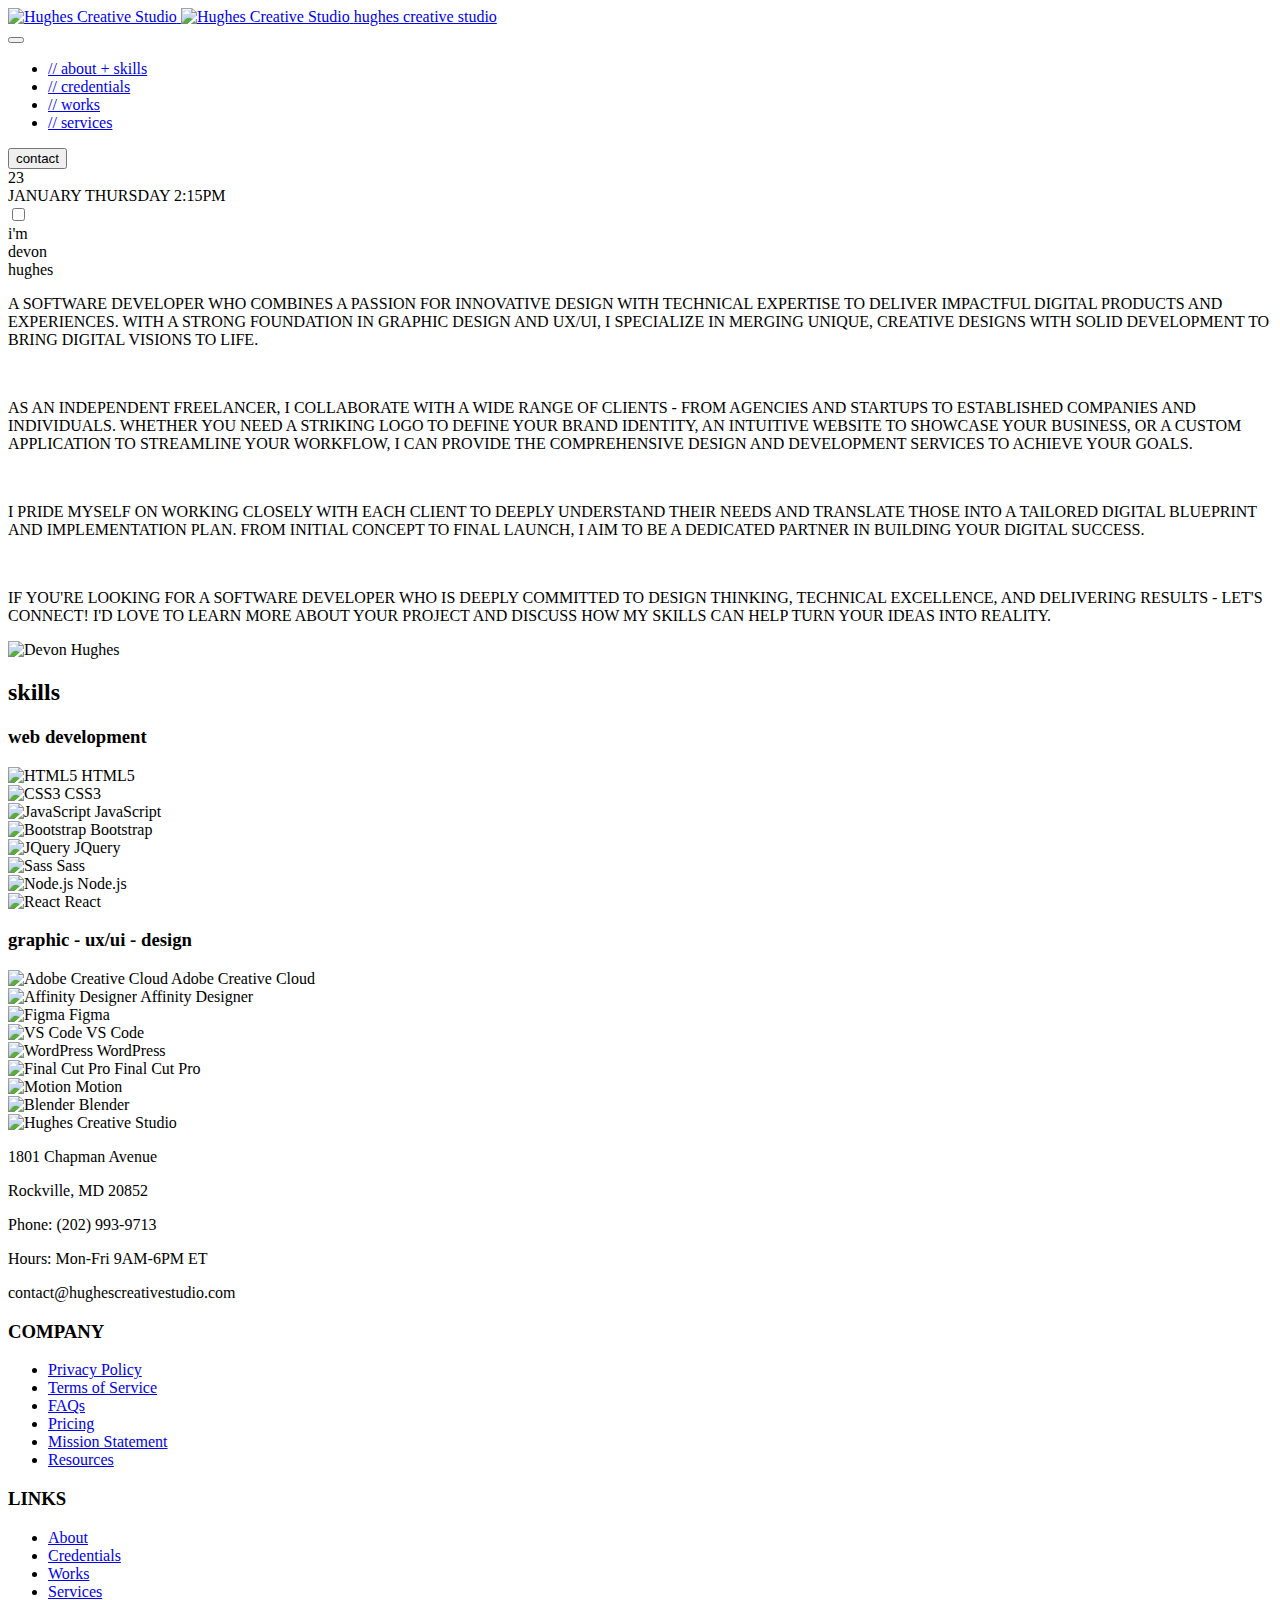
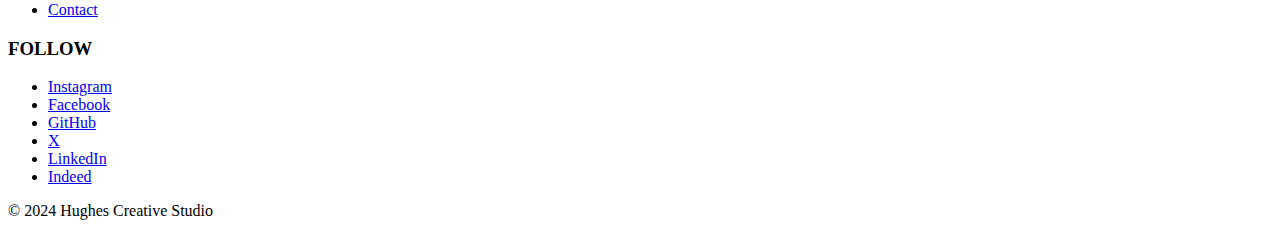
==== commit ad386824: "mass repo pages file path update and fix" ====
--- a/pages/about.html
+++ b/pages/about.html
@@ -9,19 +9,19 @@
     <link href="https://fonts.googleapis.com/css2?family=Inter:ital,opsz,wght@0,14..32,100..900;1,14..32,100..900&display=swap" rel="stylesheet">
     <link href="https://fonts.cdnfonts.com/css/modera" rel="stylesheet">
     <!-- Customization -->
-    <link rel="stylesheet" href="/css/styles.css">
+    <link rel="stylesheet" href="/hughes-creative-studio/css/styles.css">
     <title>About Page</title>
-    <script src="/js/script.js" defer></script>
+    <script src="/hughes-creative-studio/js/script.js" defer></script>
 </head>
 <body class="landing">
     <header>
         <!-- logo -->
         <div>
-            <a href="/home.html">
-                <img src="/assets/images/hcs-logos/loader-logo-dark.svg" alt="Hughes Creative Studio" class="logo-dark">
-                <img src="/assets/images/hcs-logos/loader-logo-light.svg" alt="Hughes Creative Studio" class="logo-light">
+            <a href="/hughes-creative-studio/pages/home.html">
+                <img src="/hughes-creative-studio/assets/images/hcs-logos/loader-logo-dark.svg" alt="Hughes Creative Studio" class="logo-dark">
+                <img src="/hughes-creative-studio/assets/images/hcs-logos/loader-logo-light.svg" alt="Hughes Creative Studio" class="logo-light">
             </a>
-            <a href="/home.html">hughes creative studio</a>
+            <a href="/hughes-creative-studio/pages/home.html">hughes creative studio</a>
         </div>
         <!-- mobile menu button -->
         <button class="mobile-menu-btn">
@@ -33,16 +33,16 @@
         <div>
             <nav>
                 <ul>
-                    <li><a href="/pages/about.html">// about + skills</a></li>
-                    <li><a href="/pages/credentials.html">// credentials</a></li>
-                    <li><a href="/pages/works.html">// works</a></li>
-                    <li><a href="/pages/services.html">// services</a></li>
+                    <li><a href="/hughes-creative-studio/pages/about.html">// about + skills</a></li>
+                    <li><a href="/hughes-creative-studio/pages/credentials.html">// credentials</a></li>
+                    <li><a href="/hughes-creative-studio/pages/works.html">// works</a></li>
+                    <li><a href="/hughes-creative-studio/pages/services.html">// services</a></li>
                 </ul>
             </nav>
         </div>
         <!-- contact -->
         <div>
-            <a href="/pages/contact.html">
+            <a href="/hughes-creative-studio/pages/contact.html">
                 <button class="btn-primary">contact</button>
             </a>
         </div>
@@ -86,7 +86,7 @@
     
         <!-- Right Column - Profile Image -->
         <div class="profile-image-container">
-            <img src="/assets/images/profile-pic/Untitled.svg" alt="Devon Hughes" class="profile-image">
+            <img src="/hughes-creative-studio/assets/images/profile-pic/Untitled.svg" alt="Devon Hughes" class="profile-image">
         </div>
     </main>
     
@@ -100,35 +100,35 @@
                 <h3>web development</h3>
                 <div class="skills-grid">
                     <div class="skill-icon">
-                        <img src="/assets/images/skill-icons/html-icon.svg" alt="HTML5">
+                        <img src="/hughes-creative-studio/assets/images/skill-icons/html-icon.svg" alt="HTML5">
                         <span class="tooltip">HTML5</span>
                     </div>
                     <div class="skill-icon">
-                        <img src="/assets/images/skill-icons/new-css-icon.svg" alt="CSS3">
+                        <img src="/hughes-creative-studio/assets/images/skill-icons/new-css-icon.svg" alt="CSS3">
                         <span class="tooltip">CSS3</span>
                     </div>
                     <div class="skill-icon">
-                        <img src="/assets/images/skill-icons/javascript-icon.svg" alt="JavaScript">
+                        <img src="/hughes-creative-studio/assets/images/skill-icons/javascript-icon.svg" alt="JavaScript">
                         <span class="tooltip">JavaScript</span>
                     </div>
                     <div class="skill-icon">
-                        <img src="/assets/images/skill-icons/bootstrap-icon.svg" alt="Bootstrap">
+                        <img src="/hughes-creative-studio/assets/images/skill-icons/bootstrap-icon.svg" alt="Bootstrap">
                         <span class="tooltip">Bootstrap</span>
                     </div>
                     <div class="skill-icon">
-                        <img src="/assets/images/skill-icons/jquery-icon.svg" alt="JQuery">
+                        <img src="/hughes-creative-studio/assets/images/skill-icons/jquery-icon.svg" alt="JQuery">
                         <span class="tooltip">JQuery</span>
                     </div>
                     <div class="skill-icon">
-                        <img src="/assets/images/skill-icons/sass-icon.svg" alt="Sass">
+                        <img src="/hughes-creative-studio/assets/images/skill-icons/sass-icon.svg" alt="Sass">
                         <span class="tooltip">Sass</span>
                     </div>
                     <div class="skill-icon">
-                        <img src="/assets/images/skill-icons/node-js-icon.svg" alt="Node.js">
+                        <img src="/hughes-creative-studio/assets/images/skill-icons/node-js-icon.svg" alt="Node.js">
                         <span class="tooltip">Node.js</span>
                     </div>
                     <div class="skill-icon">
-                        <img src="/assets/images/skill-icons/react-icon.svg" alt="React">
+                        <img src="/hughes-creative-studio/assets/images/skill-icons/react-icon.svg" alt="React">
                         <span class="tooltip">React</span>
                     </div>
                 </div>
@@ -139,35 +139,35 @@
                 <h3>graphic - ux/ui - design</h3>
                 <div class="skills-grid">
                     <div class="skill-icon">
-                        <img src="/assets/images/skill-icons/adobe-creative-cloud-icon.svg" alt="Adobe Creative Cloud">
+                        <img src="/hughes-creative-studio/assets/images/skill-icons/adobe-creative-cloud-icon.svg" alt="Adobe Creative Cloud">
                         <span class="tooltip">Adobe Creative Cloud</span>
                     </div>
                     <div class="skill-icon">
-                        <img src="/assets/images/skill-icons/affinity-designer-icon.svg" alt="Affinity Designer">
+                        <img src="/hughes-creative-studio/assets/images/skill-icons/affinity-designer-icon.svg" alt="Affinity Designer">
                         <span class="tooltip">Affinity Designer</span>
                     </div>
                     <div class="skill-icon">
-                        <img src="/assets/images/skill-icons/figma-icon.svg" alt="Figma">
+                        <img src="/hughes-creative-studio/assets/images/skill-icons/figma-icon.svg" alt="Figma">
                         <span class="tooltip">Figma</span>
                     </div>
                     <div class="skill-icon">
-                        <img src="/assets/images/skill-icons/vscode-icon.svg" alt="VS Code">
+                        <img src="/hughes-creative-studio/assets/images/skill-icons/vscode-icon.svg" alt="VS Code">
                         <span class="tooltip">VS Code</span>
                     </div>
                     <div class="skill-icon">
-                        <img src="/assets/images/skill-icons/wordpress-icon.svg" alt="WordPress">
+                        <img src="/hughes-creative-studio/assets/images/skill-icons/wordpress-icon.svg" alt="WordPress">
                         <span class="tooltip">WordPress</span>
                     </div>
                     <div class="skill-icon">
-                        <img src="/assets/images/skill-icons/icons8-final-cut-pro-new.svg" alt="Final Cut Pro">
+                        <img src="/hughes-creative-studio/assets/images/skill-icons/icons8-final-cut-pro-new.svg" alt="Final Cut Pro">
                         <span class="tooltip">Final Cut Pro</span>
                     </div>
                     <div class="skill-icon">
-                        <img src="/assets/images/skill-icons/icons8-motion.svg" alt="Motion">
+                        <img src="/hughes-creative-studio/assets/images/skill-icons/icons8-motion.svg" alt="Motion">
                         <span class="tooltip">Motion</span>
                     </div>
                     <div class="skill-icon">
-                        <img src="/assets/images/skill-icons/blender-icon.svg" alt="Blender">
+                        <img src="/hughes-creative-studio/assets/images/skill-icons/blender-icon.svg" alt="Blender">
                         <span class="tooltip">Blender</span>
                     </div>
                 </div>
@@ -179,7 +179,7 @@
         <div class="footer-content">
             <div class="footer-info">
                 <div class="footer-logo">
-                    <img src="/assets/images/hcs-logos/hcs-horizontal-logo-black.svg" alt="Hughes Creative Studio">
+                    <img src="/hughes-creative-studio/assets/images/hcs-logos/hcs-horizontal-logo-black.svg" alt="Hughes Creative Studio">
                 </div>
                 <p>1801 Chapman Avenue</p>
                 <p>Rockville, MD 20852</p>
@@ -191,23 +191,23 @@
             <div class="footer-links">
                 <h3>COMPANY</h3>
                 <ul>
-                    <li><a href="/pages/privacy-policy.html">Privacy Policy</a></li>
-                    <li><a href="/pages/terms.html">Terms of Service</a></li>
-                    <li><a href="/pages/faqs.html">FAQs</a></li>
-                    <li><a href="/pages/pricing.html">Pricing</a></li>
-                    <li><a href="/pages/mission.html">Mission Statement</a></li>
-                    <li><a href="/pages/resources.html">Resources</a></li>
+                    <li><a href="/hughes-creative-studio/pages/privacy-policy.html">Privacy Policy</a></li>
+                    <li><a href="/hughes-creative-studio/pages/terms.html">Terms of Service</a></li>
+                    <li><a href="/hughes-creative-studio/pages/faqs.html">FAQs</a></li>
+                    <li><a href="/hughes-creative-studio/pages/pricing.html">Pricing</a></li>
+                    <li><a href="/hughes-creative-studio/pages/mission.html">Mission Statement</a></li>
+                    <li><a href="/hughes-creative-studio/pages/resources.html">Resources</a></li>
                 </ul>
             </div>
     
             <div class="footer-links">
                 <h3>LINKS</h3>
                 <ul>
-                    <li><a href="/pages/about.html">About</a></li>
-                    <li><a href="/pages/credentials.html">Credentials</a></li>
-                    <li><a href="/pages/works.html">Works</a></li>
-                    <li><a href="/pages/services.html">Services</a></li>
-                    <li><a href="/pages/contact.html">Contact</a></li>
+                    <li><a href="/hughes-creative-studio/pages/about.html">About</a></li>
+                    <li><a href="/hughes-creative-studio/pages/credentials.html">Credentials</a></li>
+                    <li><a href="/hughes-creative-studio/pages/works.html">Works</a></li>
+                    <li><a href="/hughes-creative-studio/pages/services.html">Services</a></li>
+                    <li><a href="/hughes-creative-studio/pages/contact.html">Contact</a></li>
                 </ul>
             </div>
     
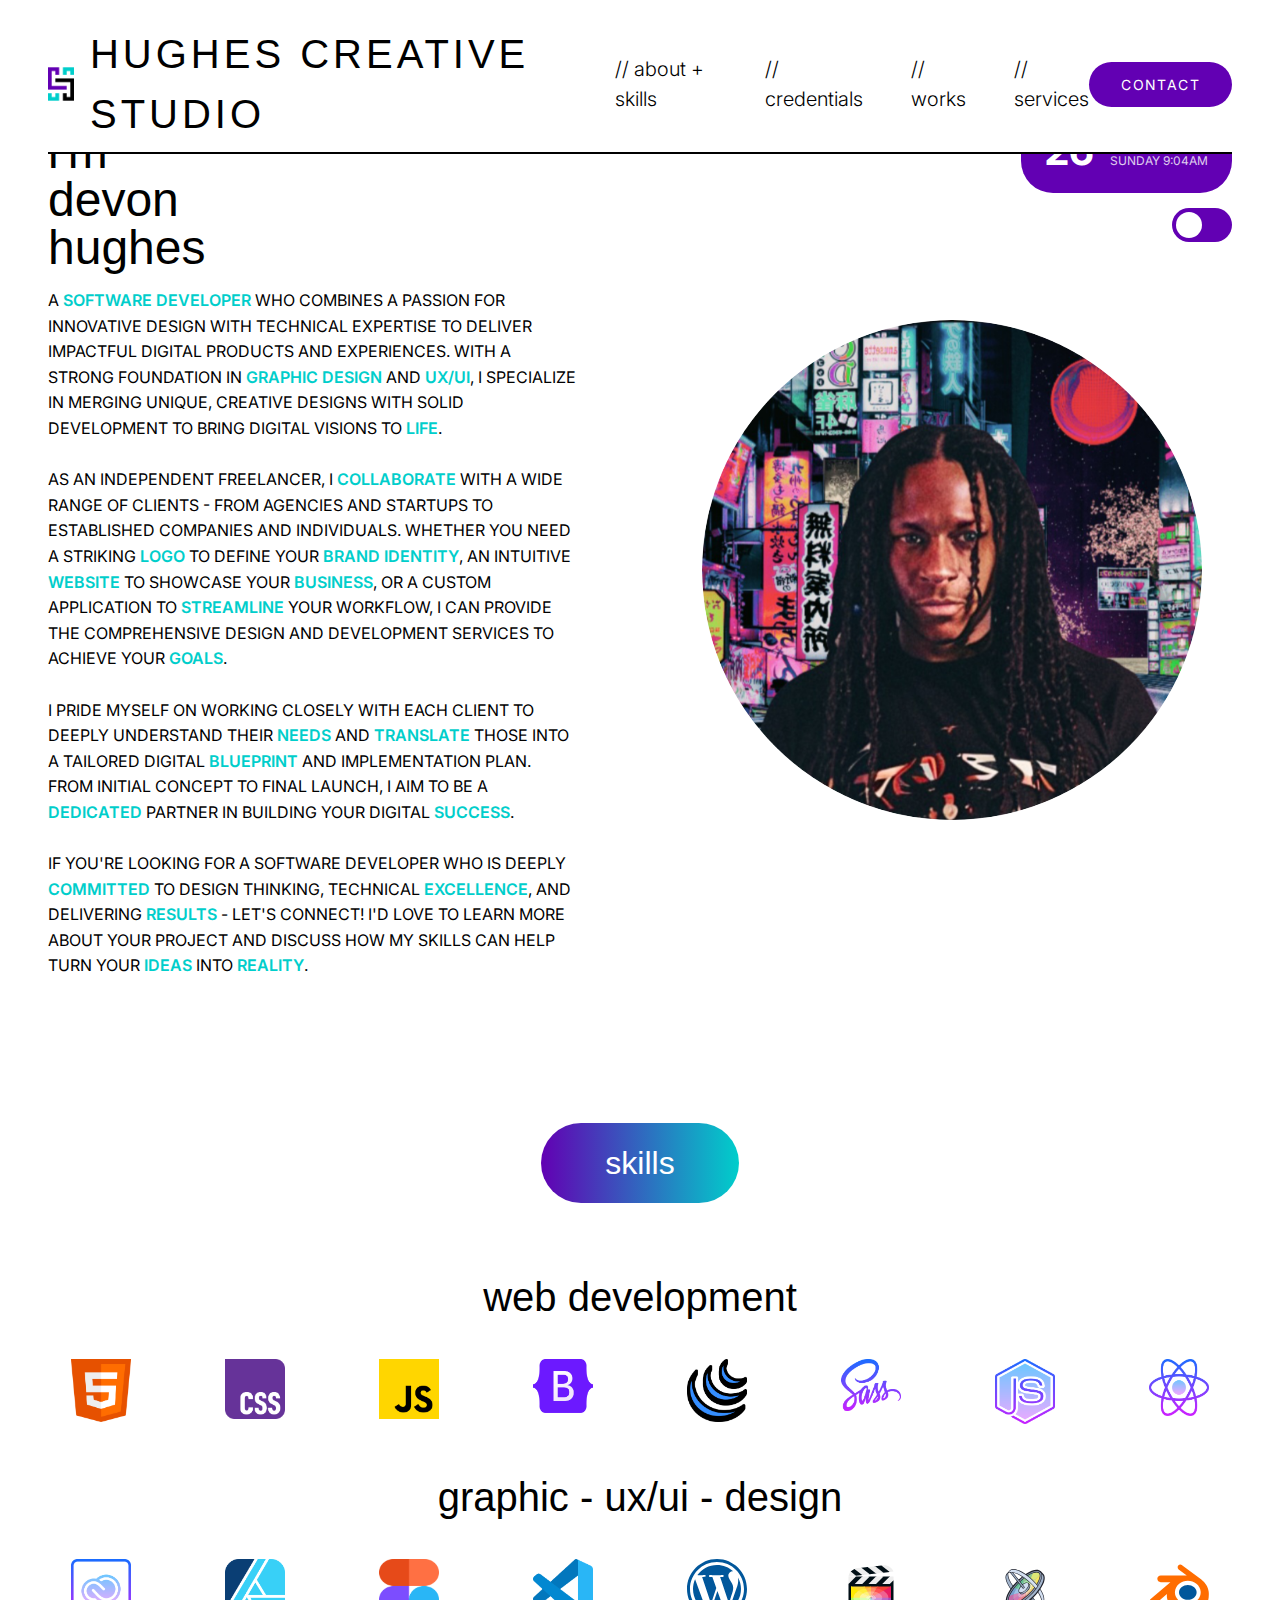
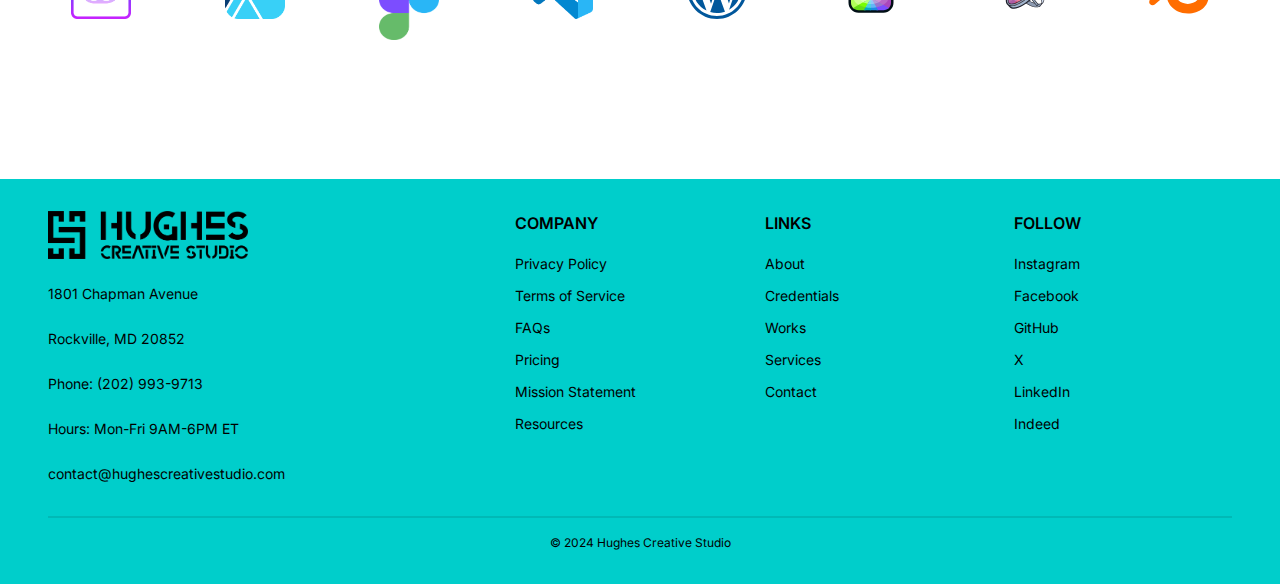
==== commit 219188d1: "mass file path update" ====
--- a/pages/about.html
+++ b/pages/about.html
@@ -9,40 +9,39 @@
     <link href="https://fonts.googleapis.com/css2?family=Inter:ital,opsz,wght@0,14..32,100..900;1,14..32,100..900&display=swap" rel="stylesheet">
     <link href="https://fonts.cdnfonts.com/css/modera" rel="stylesheet">
     <!-- Customization -->
-    <link rel="stylesheet" href="/hughes-creative-studio/css/styles.css">
+    <link rel="stylesheet" href="/css/styles.css">
     <title>About Page</title>
-    <script src="/hughes-creative-studio/js/script.js" defer></script>
+    <script src="/js/script.js" defer></script>
 </head>
 <body class="landing">
     <header>
         <!-- logo -->
         <div>
-            <a href="/hughes-creative-studio/pages/home.html">
-                <img src="/hughes-creative-studio/assets/images/hcs-logos/loader-logo-dark.svg" alt="Hughes Creative Studio" class="logo-dark">
-                <img src="/hughes-creative-studio/assets/images/hcs-logos/loader-logo-light.svg" alt="Hughes Creative Studio" class="logo-light">
+            <a href="/pages/home.html">
+                <img src="/assets/images/hcs-logos/loader-logo-dark.svg" alt="Hughes Creative Studio" class="logo-dark">
+                <img src="/assets/images/hcs-logos/loader-logo-light.svg" alt="Hughes Creative Studio" class="logo-light">
             </a>
-            <a href="/hughes-creative-studio/pages/home.html">hughes creative studio</a>
+            <a href="/pages/home.html">hughes creative studio</a>
         </div>
         <!-- mobile menu button -->
         <button class="mobile-menu-btn">
             <span></span>
-            <span></span>
-            <span></span>
+            <span><
         </button>
         <!-- navigation -->
         <div>
             <nav>
                 <ul>
-                    <li><a href="/hughes-creative-studio/pages/about.html">// about + skills</a></li>
-                    <li><a href="/hughes-creative-studio/pages/credentials.html">// credentials</a></li>
-                    <li><a href="/hughes-creative-studio/pages/works.html">// works</a></li>
-                    <li><a href="/hughes-creative-studio/pages/services.html">// services</a></li>
+                    <li><a href="/pages/about.html">// about + skills</a></li>
+                    <li><a href="/pages/credentials.html">// credentials</a></li>
+                    <li><a href="/pages/works.html">// works</a></li>
+                    <li><a href="/pages/services.html">// services</a></li>
                 </ul>
             </nav>
         </div>
         <!-- contact -->
         <div>
-            <a href="/hughes-creative-studio/pages/contact.html">
+            <a href="/pages/contact.html">
                 <button class="btn-primary">contact</button>
             </a>
         </div>
@@ -86,7 +85,7 @@
     
         <!-- Right Column - Profile Image -->
         <div class="profile-image-container">
-            <img src="/hughes-creative-studio/assets/images/profile-pic/Untitled.svg" alt="Devon Hughes" class="profile-image">
+            <img src="/assets/images/profile-pic/Untitled.svg" alt="Devon Hughes" class="profile-image">
         </div>
     </main>
     
@@ -100,35 +99,35 @@
                 <h3>web development</h3>
                 <div class="skills-grid">
                     <div class="skill-icon">
-                        <img src="/hughes-creative-studio/assets/images/skill-icons/html-icon.svg" alt="HTML5">
+                        <img src="/assets/images/skill-icons/html-icon.svg" alt="HTML5">
                         <span class="tooltip">HTML5</span>
                     </div>
                     <div class="skill-icon">
-                        <img src="/hughes-creative-studio/assets/images/skill-icons/new-css-icon.svg" alt="CSS3">
+                        <img src="/assets/images/skill-icons/new-css-icon.svg" alt="CSS3">
                         <span class="tooltip">CSS3</span>
                     </div>
                     <div class="skill-icon">
-                        <img src="/hughes-creative-studio/assets/images/skill-icons/javascript-icon.svg" alt="JavaScript">
+                        <img src="/assets/images/skill-icons/javascript-icon.svg" alt="JavaScript">
                         <span class="tooltip">JavaScript</span>
                     </div>
                     <div class="skill-icon">
-                        <img src="/hughes-creative-studio/assets/images/skill-icons/bootstrap-icon.svg" alt="Bootstrap">
+                        <img src="/assets/images/skill-icons/bootstrap-icon.svg" alt="Bootstrap">
                         <span class="tooltip">Bootstrap</span>
                     </div>
                     <div class="skill-icon">
-                        <img src="/hughes-creative-studio/assets/images/skill-icons/jquery-icon.svg" alt="JQuery">
+                        <img src="/assets/images/skill-icons/jquery-icon.svg" alt="JQuery">
                         <span class="tooltip">JQuery</span>
                     </div>
                     <div class="skill-icon">
-                        <img src="/hughes-creative-studio/assets/images/skill-icons/sass-icon.svg" alt="Sass">
+                        <img src="/assets/images/skill-icons/sass-icon.svg" alt="Sass">
                         <span class="tooltip">Sass</span>
                     </div>
                     <div class="skill-icon">
-                        <img src="/hughes-creative-studio/assets/images/skill-icons/node-js-icon.svg" alt="Node.js">
+                        <img src="/assets/images/skill-icons/node-js-icon.svg" alt="Node.js">
                         <span class="tooltip">Node.js</span>
                     </div>
                     <div class="skill-icon">
-                        <img src="/hughes-creative-studio/assets/images/skill-icons/react-icon.svg" alt="React">
+                        <img src="/assets/images/skill-icons/react-icon.svg" alt="React">
                         <span class="tooltip">React</span>
                     </div>
                 </div>
@@ -139,35 +138,35 @@
                 <h3>graphic - ux/ui - design</h3>
                 <div class="skills-grid">
                     <div class="skill-icon">
-                        <img src="/hughes-creative-studio/assets/images/skill-icons/adobe-creative-cloud-icon.svg" alt="Adobe Creative Cloud">
+                        <img src="/assets/images/skill-icons/adobe-creative-cloud-icon.svg" alt="Adobe Creative Cloud">
                         <span class="tooltip">Adobe Creative Cloud</span>
                     </div>
                     <div class="skill-icon">
-                        <img src="/hughes-creative-studio/assets/images/skill-icons/affinity-designer-icon.svg" alt="Affinity Designer">
+                        <img src="/assets/images/skill-icons/affinity-designer-icon.svg" alt="Affinity Designer">
                         <span class="tooltip">Affinity Designer</span>
                     </div>
                     <div class="skill-icon">
-                        <img src="/hughes-creative-studio/assets/images/skill-icons/figma-icon.svg" alt="Figma">
+                        <img src="/assets/images/skill-icons/figma-icon.svg" alt="Figma">
                         <span class="tooltip">Figma</span>
                     </div>
                     <div class="skill-icon">
-                        <img src="/hughes-creative-studio/assets/images/skill-icons/vscode-icon.svg" alt="VS Code">
+                        <img src="/assets/images/skill-icons/vscode-icon.svg" alt="VS Code">
                         <span class="tooltip">VS Code</span>
                     </div>
                     <div class="skill-icon">
-                        <img src="/hughes-creative-studio/assets/images/skill-icons/wordpress-icon.svg" alt="WordPress">
+                        <img src="/assets/images/skill-icons/wordpress-icon.svg" alt="WordPress">
                         <span class="tooltip">WordPress</span>
                     </div>
                     <div class="skill-icon">
-                        <img src="/hughes-creative-studio/assets/images/skill-icons/icons8-final-cut-pro-new.svg" alt="Final Cut Pro">
+                        <img src="/assets/images/skill-icons/icons8-final-cut-pro-new.svg" alt="Final Cut Pro">
                         <span class="tooltip">Final Cut Pro</span>
                     </div>
                     <div class="skill-icon">
-                        <img src="/hughes-creative-studio/assets/images/skill-icons/icons8-motion.svg" alt="Motion">
+                        <img src="/assets/images/skill-icons/icons8-motion.svg" alt="Motion">
                         <span class="tooltip">Motion</span>
                     </div>
                     <div class="skill-icon">
-                        <img src="/hughes-creative-studio/assets/images/skill-icons/blender-icon.svg" alt="Blender">
+                        <img src="/assets/images/skill-icons/blender-icon.svg" alt="Blender">
                         <span class="tooltip">Blender</span>
                     </div>
                 </div>
@@ -179,7 +178,7 @@
         <div class="footer-content">
             <div class="footer-info">
                 <div class="footer-logo">
-                    <img src="/hughes-creative-studio/assets/images/hcs-logos/hcs-horizontal-logo-black.svg" alt="Hughes Creative Studio">
+                    <img src="/assets/images/hcs-logos/hcs-horizontal-logo-black.svg" alt="Hughes Creative Studio">
                 </div>
                 <p>1801 Chapman Avenue</p>
                 <p>Rockville, MD 20852</p>
@@ -191,23 +190,23 @@
             <div class="footer-links">
                 <h3>COMPANY</h3>
                 <ul>
-                    <li><a href="/hughes-creative-studio/pages/privacy-policy.html">Privacy Policy</a></li>
-                    <li><a href="/hughes-creative-studio/pages/terms.html">Terms of Service</a></li>
-                    <li><a href="/hughes-creative-studio/pages/faqs.html">FAQs</a></li>
-                    <li><a href="/hughes-creative-studio/pages/pricing.html">Pricing</a></li>
-                    <li><a href="/hughes-creative-studio/pages/mission.html">Mission Statement</a></li>
-                    <li><a href="/hughes-creative-studio/pages/resources.html">Resources</a></li>
+                    <li><a href="/pages/privacy-policy.html">Privacy Policy</a></li>
+                    <li><a href="/pages/terms.html">Terms of Service</a></li>
+                    <li><a href="/pages/faqs.html">FAQs</a></li>
+                    <li><a href="/pages/pricing.html">Pricing</a></li>
+                    <li><a href="/pages/mission.html">Mission Statement</a></li>
+                    <li><a href="/pages/resources.html">Resources</a></li>
                 </ul>
             </div>
     
             <div class="footer-links">
                 <h3>LINKS</h3>
                 <ul>
-                    <li><a href="/hughes-creative-studio/pages/about.html">About</a></li>
-                    <li><a href="/hughes-creative-studio/pages/credentials.html">Credentials</a></li>
-                    <li><a href="/hughes-creative-studio/pages/works.html">Works</a></li>
-                    <li><a href="/hughes-creative-studio/pages/services.html">Services</a></li>
-                    <li><a href="/hughes-creative-studio/pages/contact.html">Contact</a></li>
+                    <li><a href="/pages/about.html">About</a></li>
+                    <li><a href="/pages/credentials.html">Credentials</a></li>
+                    <li><a href="/pages/works.html">Works</a></li>
+                    <li><a href="/pages/services.html">Services</a></li>
+                    <li><a href="/pages/contact.html">Contact</a></li>
                 </ul>
             </div>
     
--- a/css/styles.css
+++ b/css/styles.css
@@ -0,0 +1,3625 @@
+@import url('https://fonts.googleapis.com/css2?family=Inter:ital,opsz,wght@0,14..32,100..900;1,14..32,100..900&display=swap');
+@import url('https://fonts.cdnfonts.com/css/modera');
+
+/* =================
+   Custom Properties   
+   ================= */
+:root {
+    /* Colors */
+    --clr-primary: #6200b3;    /* Purple */
+    --clr-secondary: #00cecb;  /* Turquoise */
+    --clr-dark: #000000;       /* Black */
+    --clr-light: #EBEBEB;      /* Light gray */
+    --clr-white: #FFFFFF;      /* White */
+
+    /* RGB versions for opacity/transparency */
+    --clr-primary-rgb: 98, 0, 179;
+    --clr-secondary-rgb: 0, 206, 203;
+    --clr-dark-rgb: 0, 0, 0;
+    --clr-light-rgb: 235, 235, 235;
+    --clr-white-rgb: 255, 255, 255;
+
+    /* Font sizes - using clamp for responsive scaling */
+    --fs-900: clamp(2.5rem, 5vw + 1rem, 4rem);
+    --fs-800: clamp(2rem, 4vw + 1rem, 3.5rem);
+    --fs-700: clamp(1.75rem, 3vw + 1rem, 3rem);
+    --fs-600: clamp(1.5rem, 2vw + 1rem, 2.5rem);
+    --fs-500: 1.25rem;
+    --fs-400: 1rem;
+    --fs-300: 0.875rem;
+    --fs-200: 0.75rem;
+
+    /* Font families */
+    --ff-primary: "Inter", sans-serif;
+    --ff-secondary: "Modera", sans-serif;
+
+    /* Spacing */
+    --spacing-xs: 0.25rem;
+    --spacing-sm: 0.5rem;
+    --spacing-md: 1rem;
+    --spacing-lg: 2rem;
+    --spacing-xl: 4rem;
+}
+
+/* =================
+   Reset               
+   ================= */
+
+/* Box sizing reset */
+*,
+*::before,
+*::after {
+    box-sizing: border-box;
+    margin: 0;
+    padding: 0;
+}
+
+/* Reset margins */
+body,
+h1,
+h2,
+h3,
+h4,
+h5,
+h6,
+p,
+figure,
+picture {
+    margin: 0;
+}
+
+/* Reset headings and paragraph */
+h1,
+h2,
+h3,
+h4,
+h5,
+h6,
+p {
+    font-weight: 400;
+}
+
+/* Make images easier to work with */
+img,
+picture {
+    max-width: 100%;
+    display: block;
+}
+
+/* Form elements inherit fonts */
+input,
+button,
+textarea,
+select {
+    font: inherit;
+    border: none;
+    outline: none;
+}
+
+/* Reset links */
+a {
+    color: inherit;
+    text-decoration: none;
+}
+
+/* Reset lists */
+ul,
+ol {
+    list-style: none;
+    padding: 0;
+    margin: 0;
+}
+
+/* Base body styles */
+body {
+    font-family: var(--ff-primary);
+    font-size: var(--fs-400);
+    line-height: 1.5;
+    min-height: 100vh;
+    background-color: var(--clr-dark);
+    color: var(--clr-white);
+    overflow-x: hidden;
+}
+
+/* Accessibility - Reduce motion */
+@media (prefers-reduced-motion: reduce) {
+    *,
+    *::before,
+    *::after {
+        animation-duration: 0.01ms !important;
+        animation-iteration-count: 1 !important;
+        transition-duration: 0.01ms !important;
+        scroll-behavior: auto !important;
+    }
+}
+
+/* =================
+   Utility Classes     
+   ================= */
+
+/* Display utilities */
+.d-block { display: block; }
+.d-none { display: none; }
+.d-flex { display: flex; }
+.d-grid { display: grid; }
+
+/* Flex utilities */
+.flex {
+    display: flex;
+    gap: var(--gap, 1rem);
+}
+
+.flex-column { flex-direction: column; }
+.items-center { align-items: center; }
+.justify-center { justify-content: center; }
+
+/* Grid utilities */
+.grid {
+    display: grid;
+    gap: var(--gap, 1rem);
+}
+
+/* Container */
+.container {
+    width: 90%;
+    max-width: 1200px;
+    margin-inline: auto;
+    padding-inline: 2em;
+}
+
+/* Text alignment */
+.text-center { text-align: center; }
+.text-left { text-align: left; }
+.text-right { text-align: right; }
+
+/* Text transform */
+.uppercase { text-transform: uppercase; }
+.lowercase { text-transform: lowercase; }
+.capitalize { text-transform: capitalize; }
+
+/* Visibility */
+.hidden {
+    opacity: 0;
+    visibility: hidden;
+}
+
+.visible {
+    opacity: 1;
+    visibility: visible;
+}
+
+/* Screen reader only */
+.sr-only {
+    position: absolute;
+    width: 1px;
+    height: 1px;
+    padding: 0;
+    margin: -1px;
+    overflow: hidden;
+    clip: rect(0, 0, 0, 0);
+    white-space: nowrap;
+    border: 0;
+}
+
+/* Typography utilities */
+.ff-primary { font-family: var(--ff-primary); }
+.ff-secondary { font-family: var(--ff-secondary); }
+
+.fs-900 { font-size: var(--fs-900); }
+.fs-800 { font-size: var(--fs-800); }
+.fs-700 { font-size: var(--fs-700); }
+.fs-600 { font-size: var(--fs-600); }
+.fs-500 { font-size: var(--fs-500); }
+.fs-400 { font-size: var(--fs-400); }
+.fs-300 { font-size: var(--fs-300); }
+.fs-200 { font-size: var(--fs-200); }
+
+/* Color utilities */
+.text-primary { color: var(--clr-primary); }
+.text-secondary { color: var(--clr-secondary); }
+.text-dark { color: var(--clr-dark); }
+.text-light { color: var(--clr-light); }
+.text-white { color: var(--clr-white); }
+
+.bg-primary { background-color: var(--clr-primary); }
+.bg-secondary { background-color: var(--clr-secondary); }
+.bg-dark { background-color: var(--clr-dark); }
+.bg-light { background-color: var(--clr-light); }
+.bg-white { background-color: var(--clr-white); }
+
+/* Spacing utilities */
+.m-1 { margin: var(--spacing-md); }
+.m-2 { margin: var(--spacing-lg); }
+.m-3 { margin: var(--spacing-xl); }
+
+.p-1 { padding: var(--spacing-md); }
+.p-2 { padding: var(--spacing-lg); }
+.p-3 { padding: var(--spacing-xl); }
+
+/* Transition utilities */
+.transition-all {
+    transition: all 0.3s ease;
+}
+
+.transition-opacity {
+    transition: opacity 0.3s ease;
+}
+
+.transition-transform {
+    transition: transform 0.3s ease;
+}
+
+
+/* =================
+   Theme Toggle     
+   ================= */
+.theme-toggle {
+    position: fixed;
+    top: 13rem;
+    right: 3rem;
+    z-index: 999;
+}
+
+/* Toggle switch base */
+.theme-switch {
+    position: relative;
+    display: inline-block;
+    width: 60px;
+    height: 34px;
+}
+
+/* Hide default HTML checkbox */
+.theme-switch input {
+    opacity: 0;
+    width: 0;
+    height: 0;
+}
+
+/* The slider */
+.slider {
+    position: absolute;
+    cursor: pointer;
+    top: 0;
+    left: 0;
+    right: 0;
+    bottom: 0;
+    background-color: var(--clr-primary);
+    transition: .4s;
+    border-radius: 34px;
+}
+
+.slider:before {
+    position: absolute;
+    content: "";
+    height: 26px;
+    width: 26px;
+    left: 4px;
+    bottom: 4px;
+    background-color: var(--clr-white);
+    transition: .4s;
+    border-radius: 50%;
+}
+
+/* Checked state */
+input:checked + .slider {
+    background-color: var(--clr-secondary);
+}
+
+input:checked + .slider:before {
+    transform: translateX(26px);
+}
+
+/* Focus styles */
+input:focus + .slider {
+    box-shadow: 0 0 1px var(--clr-secondary);
+}
+
+/* Base theme styles - override system preferences */
+body {
+    background-color: var(--clr-dark);
+    color: var(--clr-white);
+    transition: background-color 0.3s ease, color 0.3s ease;
+}
+
+body.light-theme {
+    background-color: var(--clr-white) !important;
+    color: var(--clr-dark) !important;
+}
+
+/* Initial logo states */
+.logo-light {
+    display: none;
+}
+
+.logo-dark {
+    display: block;
+}
+
+
+/* Responsive adjustments */
+@media (max-width: 768px) {
+    .theme-toggle {
+        top: 1rem;
+        right: 1rem;
+    }
+}
+
+
+/* =================
+   Loader Styles     
+   ================= */
+.loader-container {
+    min-height: 100vh;
+    min-width: 100vw;
+    display: flex;
+    justify-content: center;
+    align-items: center;
+    padding: 2rem;
+}
+
+.loader-content {
+    display: flex;
+    flex-direction: column;
+    align-items: center;
+    gap: 2rem;
+    max-width: 1440px;
+    width: 100%;
+    padding: 4rem;
+    transition: opacity 0.5s ease-out;
+    text-align: center;
+}
+
+.loader-content.fade-out {
+    opacity: 0;
+}
+
+/* Logo animation */
+.loader-content img {
+    width: 25rem;
+    height: auto;
+    max-width: 200px;
+    animation: pulse 2s infinite ease-in-out;
+}
+
+/* Progress bar styles and animation */
+.progress-bar {
+    width: 200px;
+    height: 4px;
+    background: rgba(var(--clr-light-rgb), 0.1);
+    border-radius: 2px;
+    overflow: hidden;
+    margin: 0 auto;
+}
+
+.progress {
+    width: 0%;
+    height: 100%;
+    background: linear-gradient(90deg,
+            var(--clr-primary),
+            var(--clr-secondary));
+    background-size: 200% 100%;
+    animation: gradient 2s linear infinite;
+}
+
+.percentage {
+    display: block;
+    text-align: center;
+    margin-top: 0.5rem;
+}
+
+/* Welcome text animation */
+.welcome-text {
+    opacity: 0;
+    transition: opacity 3s ease;
+    font-family: var(--ff-secondary);
+    font-size: var(--fs-900);
+    letter-spacing: 1rem;
+    text-align: center;
+    background: linear-gradient(90deg, var(--clr-primary), var(--clr-secondary));
+    -webkit-background-clip: text;
+    background-clip: text;
+    -webkit-text-fill-color: transparent;
+    display: block;
+    margin: 0 auto;
+}
+
+.welcome-text.show {
+    opacity: 1;
+}
+
+/* Animation keyframes */
+@keyframes pulse {
+    0% { transform: scale(1); }
+    50% { transform: scale(1.05); }
+    100% { transform: scale(1); }
+}
+
+@keyframes gradient {
+    0% { background-position: 200% 0; }
+    100% { background-position: -200% 0; }
+}
+
+
+/* =================
+   Media Queries     
+   ================= */
+
+/* Dark/Light mode */
+@media (prefers-color-scheme: dark) {
+    .logo-light { display: none; }
+    .logo-dark { display: block; }
+}
+
+@media (prefers-color-scheme: light) {
+    .logo-light { display: block; }
+    .logo-dark { display: none; }
+}
+
+/* Responsive adjustments */
+@media (max-width: 768px) {
+    .loader-content {
+        padding: 2rem;
+        gap: 1.5rem;
+    }
+
+    .progress-bar {
+        width: 80%;
+        max-width: 200px;
+    }
+
+    .welcome-text {
+        font-size: var(--fs-900);
+        letter-spacing: 0.5rem;
+        /* Reduced letter spacing for mobile */
+    }
+}
+
+
+/* =================
+   Header Styles     
+   ================= */
+header {
+    display: flex;
+    justify-content: space-between;
+    align-items: center;
+    padding: 1.5rem 0rem .5rem;
+    background-color: var(--clr-dark);
+    color: var(--clr-white);
+    border-bottom: 2px solid var(--clr-white);
+    position: fixed;
+    top: 0;
+    left: 3rem;
+    right: 3rem;
+    z-index: 1001;
+    transition: background-color 0.3s ease;
+}
+
+/* Logo container */
+header > div:first-child {
+    display: flex;
+    align-items: center;
+    gap: 1rem;
+}
+
+header img {
+    height: 2.5rem;
+    width: auto;
+}
+
+/* Style the logo link */
+header > div:first-child > a:first-child {
+    display: flex;
+    align-items: center;
+    height: 2.5rem; /* Match the original logo height */
+}
+
+header > div:first-child > a:first-child img {
+    height: 100%;
+    width: auto;
+    transition: transform 0.3s ease;
+}
+
+/* Add hover effect for logo */
+header > div:first-child > a:first-child:hover img {
+    transform: scale(1.3);
+}
+
+header > div:first-child a {
+    font-family: var(--ff-secondary);
+    font-size: var(--fs-600);
+    text-transform: uppercase;
+    letter-spacing: 0.1em;
+    color: var(--clr-white);
+    transition: color 0.3s ease;
+}
+
+/* Navigation */
+nav ul {
+    display: flex;
+    gap: 3rem;
+    align-items: center;
+    font-weight: 300;
+}
+
+nav a {
+    font-family: var(--ff-primary);
+    font-size: var(--fs-500);
+    color: var(--clr-white);
+    text-decoration: none;
+    transition: color 0.3s ease, transform 0.5s ease;
+    display: block;
+}
+
+/* Light theme header link color */
+body.light-theme header > div:first-child a {
+    color: var(--clr-dark);
+}
+
+/* Hover effect for both themes */
+header > div:first-child a:hover,
+body.light-theme header > div:first-child a:hover {
+    color: var(--clr-secondary);
+}
+
+body.light-theme nav a {
+    color: var(--clr-dark);
+}
+
+nav a:hover,
+body.light-theme nav a:hover {
+    color: var(--clr-secondary);
+    transform: scale(1.3);
+}
+
+/* Contact button */
+.btn-primary {
+    background-color: var(--clr-primary);
+    color: var(--clr-white);
+    padding: 0.75rem 2rem;
+    border-radius: 2rem;
+    text-transform: uppercase;
+    font-size: var(--fs-300);
+    letter-spacing: 0.1em;
+    border: none;
+    cursor: pointer;
+    transition: background-color 0.3s ease;
+    white-space: nowrap;
+}
+
+.btn-primary:hover {
+    background-color: var(--clr-secondary);
+}
+
+/* Mobile menu button - hidden by default */
+.mobile-menu-btn {
+    display: none;
+    background: none;
+    border: none;
+    color: var(--clr-white);
+    cursor: pointer;
+    padding: 0.5rem;
+    z-index: 1002;
+}
+
+.mobile-menu-btn span {
+    display: block;
+    width: 24px;
+    height: 2px;
+    background-color: var(--clr-white);
+    margin: 5px 0;
+    transition: 0.3s;
+}
+
+/* Tablet styles - 1024px and below */
+@media (max-width: 1024px) {
+    header {
+        left: 1.5rem;
+        right: 1.5rem;
+        padding: 1rem 0;
+    }
+
+    nav ul {
+        gap: 2rem;
+        margin-right: 3rem;
+    }
+
+    nav a {
+        font-size: var(--fs-400);
+    }
+
+    .btn-primary {
+        padding: 0.6rem 1.5rem;
+    }
+
+    header > div:first-child a {
+        font-size: var(--fs-500);
+    }
+}
+
+/* Mobile styles - 768px and below */
+@media (max-width: 768px) {
+    header {
+        left: 1rem;
+        right: 1rem;
+        padding: 0.75rem 0;
+    }
+
+    /* Show mobile menu button */
+    .mobile-menu-btn {
+        display: block;
+    }
+
+    header > div:first-child > a:first-child {
+        height: 2.2rem;
+    }
+    
+    /* Hide the text link but keep the logo link */
+    header > div:first-child > a:last-child {
+        display: none;
+    }
+
+
+    /* Mobile navigation styles */
+    nav {
+        position: fixed;
+        top: 0;
+        right: -100%;
+        width: 80%;
+        max-width: 300px;
+        height: 100vh;
+        background-color: var(--clr-dark);
+        padding: 5rem 2rem;
+        transition: right 0.3s ease;
+        border-left: 4px solid var(--clr-primary);
+        box-shadow: -5px 0 15px rgba(0, 0, 0, 0.1);
+    }
+
+    nav.active {
+        right: 0;
+    }
+
+    nav ul {
+        flex-direction: column;
+        gap: 2rem;
+        align-items: flex-start;
+        margin-right: 0; /* Remove horizontal margin in mobile view */
+        margin-bottom: 3rem; /* Add space below nav links in mobile menu */
+    }
+
+    nav a {
+        font-size: var(--fs-500);
+        width: 100%;
+        padding: 0.5rem 0;
+    }
+
+    /* Adjust contact button */
+    .btn-primary {
+        padding: 0.5rem 1.25rem;
+        font-size: var(--fs-200);
+    }
+
+    /* Mobile menu button active state */
+    .mobile-menu-btn.active span:nth-child(1) {
+        transform: rotate(45deg) translate(5px, 5px);
+    }
+
+    .mobile-menu-btn.active span:nth-child(2) {
+        opacity: 0;
+    }
+
+    .mobile-menu-btn.active span:nth-child(3) {
+        transform: rotate(-45deg) translate(7px, -7px);
+    }
+}
+
+/* Small mobile styles - 480px and below */
+@media (max-width: 480px) {
+    header {
+        left: 0.5rem;
+        right: 0.5rem;
+        padding: 0.5rem 0;
+    }
+
+    header > div:first-child > a:first-child {
+        height: 2rem;
+    }
+
+    header img {
+        height: 2rem;
+    }
+
+    .btn-primary {
+        padding: 0.4rem 1rem;
+        font-size: var(--fs-200);
+    }
+
+    nav {
+        width: 100%;
+        max-width: none;
+    }
+}
+
+/* Theme-specific styles */
+body.light-theme header {
+    background-color: var(--clr-white);
+    border-bottom-color: var(--clr-dark);
+}
+
+body.light-theme .mobile-menu-btn span {
+    background-color: var(--clr-dark);
+}
+
+body.light-theme nav {
+    background-color: var(--clr-white);
+}
+
+/* Overlay for mobile menu */
+.nav-overlay {
+    display: none;
+    position: fixed;
+    top: 0;
+    left: 0;
+    width: 100%;
+    height: 100%;
+    background-color: rgba(0, 0, 0, 0.5);
+    z-index: 1000;
+    opacity: 0;
+    transition: opacity 0.3s ease;
+}
+
+.nav-overlay.active {
+    display: block;
+    opacity: 1;
+}
+
+/* Light theme modifications */
+body.light-theme header {
+    background-color: var(--clr-white);
+    color: var(--clr-dark);
+    border-bottom: 2px solid var(--clr-dark);
+}
+
+body.light-theme header p,
+body.light-theme nav a {
+    color: var(--clr-dark);
+}
+
+
+/* Logo visibility based on theme */
+.logo-light {
+    display: none;
+}
+
+body.light-theme .logo-light {
+    display: block;
+}
+
+body.light-theme .logo-dark {
+    display: none;
+}
+
+/* Responsive styles */
+@media (max-width: 768px) {
+    header {
+        padding: 1rem;
+    }
+
+    nav ul {
+        gap: 1rem;
+    }
+
+    .btn-primary {
+        padding: 0.5rem 1.5rem;
+    }
+}
+
+
+/* =================
+   Date and Time     
+   ================= */ 
+.date-time {
+    position: fixed;
+    top: 6.8rem;
+    right: 3rem;
+    display: flex;
+    align-items: center;
+    gap: 1rem;
+    padding: 0.75rem 1.5rem;
+    background-color: var(--clr-primary);
+    border-radius: 2rem;
+    z-index: 1000;
+}
+
+.day {
+    font-family: var(--ff-primary);
+    font-size: var(--fs-600);
+    font-weight: 700;
+    color: var(--clr-white);
+}
+
+.date-details {
+    display: flex;
+    flex-direction: column;
+    align-items: flex-start;
+}
+
+.month {
+    font-family: var(--ff-primary);
+    font-size: var(--fs-300);
+    font-weight: 500;
+    color: var(--clr-white);
+}
+
+.time {
+    font-family: var(--ff-primary);
+    font-size: var(--fs-200);
+    color: var(--clr-white);
+    opacity: 0.8;
+}
+
+/* Tablet adjustments */
+@media (max-width: 1024px) {
+    .date-time {
+        top: 7rem;
+        right: 1.5rem;
+        padding: 0.6rem 1.25rem;
+    }
+    
+    .day {
+        font-size: var(--fs-500);
+    }
+    
+    .month {
+        font-size: var(--fs-200);
+    }
+    
+    .time {
+        font-size: var(--fs-200);
+    }
+}
+
+/* Hide on mobile devices */
+@media (max-width: 768px) {
+    .date-time {
+        display: none;
+    }
+}
+
+
+/* =================
+   Description     
+   ================= */
+.description {
+    position: fixed;
+    top: 6.3rem;
+    left: 3rem;
+    text-transform: uppercase;
+}
+
+/* Tablet adjustments */
+@media (max-width: 1024px) {
+    .description {
+        top: 5.8rem;
+        left: 1.5rem;
+    }
+}
+
+/* Mobile adjustments */
+@media (max-width: 768px) {
+    .description {
+        top: 5rem;
+        left: 1rem;
+        font-size: 0.9rem;
+    }
+    
+    .date-time {
+        top: 7rem;
+    }
+}
+
+/* Small mobile adjustments */
+@media (max-width: 480px) {
+    .description {
+        top: 5rem;
+        left: 0.5rem;
+        font-size: 0.85rem;
+    }
+}
+
+
+/* =================
+   Home Page     
+   ================= */
+main {
+    min-height: 100vh;
+    display: flex;
+    flex-direction: column;
+    justify-content: center;
+    align-items: center;
+    padding: 0 3rem;
+    margin-top: 7rem;
+}
+
+.content-wrapper {
+    text-align: center;
+    max-width: 1200px;
+    width: 100%;
+    margin: 0 auto;
+}
+
+/* Logo Container Styles */
+.logo-container {
+    position: relative;
+    width: 100%;
+    height: 225px;
+    margin-top: 5rem;
+    margin-bottom: 5rem;
+}
+
+.logo-container img {
+    position: absolute;
+    left: 50%;
+    top: 50%;
+    transform: translate(-50%, -50%);
+    max-width: 800px;
+    width: 100%;
+    opacity: 0;
+    pointer-events: none;
+    display: none;
+}
+
+/* Initial states - only show devon hughes logos */
+.logo-container img[alt="devon-hughes-logo-dark"] {
+    display: block;
+    opacity: 1;
+}
+
+.logo-container img[alt="devon-hughes-logo-light"] {
+    display: block;
+    opacity: 0;
+}
+
+/* Hide HCS logos initially */
+.logo-container img[alt="hcs-horizontal-logo-dark"],
+.logo-container img[alt="hcs-horizontal-logo-light"] {
+    display: none;
+    opacity: 0;
+}
+
+/* Dark theme states */
+body:not(.light-theme) .logo-container img[alt="devon-hughes-logo-dark"] {
+    opacity: 1;
+}
+
+body:not(.light-theme) .logo-container img[alt="devon-hughes-logo-light"] {
+    opacity: 0;
+}
+
+/* Light theme states */
+body.light-theme .logo-container img[alt="devon-hughes-logo-dark"] {
+    opacity: 0;
+}
+
+body.light-theme .logo-container img[alt="devon-hughes-logo-light"] {
+    opacity: 1;
+}
+
+/* Animation states */
+.logo-container img.fade-out {
+    opacity: 0 !important;
+}
+
+.logo-container img.fade-in {
+    opacity: 1 !important;
+}
+
+/* Elevate Your Brand Today */
+.content-wrapper h2 {
+    font-family: var(--ff-primary);
+    font-size: 1.5rem;
+    color: var(--clr-secondary);
+    letter-spacing: 0.1em;
+    opacity: 0;
+    transform: translateY(20px);
+    animation: fadeIn 0.8s ease-out forwards 1.2s;
+}
+
+/* Available for new projects */
+.availability {
+    font-family: var(--ff-primary);
+    font-size: var(--fs-400);
+    color: var(--clr-white);
+    opacity: 0;
+    margin-bottom: 2rem;
+    transform: translateY(20px);
+    animation: fadeIn 0.8s ease-out forwards 1.4s;
+}
+
+/* Get Started Button */
+.btn-get-started {
+    background-color: var(--clr-secondary);
+    color: var(--clr-white);
+    font-family: var(--ff-primary);
+    font-size: var(--fs-500);
+    text-transform: uppercase;
+    letter-spacing: 0.1em;
+    padding: 1.25rem 3.5rem;
+    border-radius: 100vmax;
+    border: none;
+    cursor: pointer;
+    margin-bottom: 7rem;
+    transition: all 0.3s ease;
+    opacity: 0;
+    transform: translateY(20px);
+    animation: fadeIn 0.8s ease-out forwards 1.6s;
+}
+
+.btn-get-started:hover {
+    background-color: var(--clr-primary);
+    transform: translateY(-2px);
+}
+
+.btn-get-started:active {
+    transform: translateY(0);
+}
+
+/* Light theme variations */
+body.light-theme .availability {
+    color: var(--clr-dark);
+}
+
+/* Animation keyframes */
+@keyframes fadeIn {
+    from {
+        opacity: 0;
+        transform: translateY(20px);
+    }
+    to {
+        opacity: 1;
+        transform: translateY(0);
+    }
+}
+
+/* Responsive adjustments */
+@media (max-width: 768px) {
+    main {
+        padding: 0 1.5rem;
+        margin-top: 0;
+    }
+
+    .logo-container {
+        height: 200px;
+        margin-bottom: 3rem;
+    }
+
+    .logo-container img {
+        max-width: 400px;
+    }
+
+    .content-wrapper h2 {
+        font-size: var(--fs-500);
+    }
+
+    .btn-get-started {
+        padding: 1rem 2.5rem;
+        font-size: var(--fs-400);
+    }
+}
+
+
+/* =================
+   About Styles     
+   ================= */
+.about-container {
+    padding: 8rem 3rem 3rem;
+    display: grid;
+    grid-template-columns: 1fr 1fr;
+    gap: 4rem;
+    max-width: 1440px;
+    margin: 0 auto;
+}
+
+/* Left Column */
+.about-text {
+    padding-right: 2rem;
+}
+
+.name-title {
+    font-family: var(--ff-secondary);
+    font-size: var(--fs-700);
+    margin-bottom: 1rem;
+    display: flex;
+    flex-direction: column;
+}
+
+.name-title .im {
+    font-size: var(--fs-600);
+    color: var(--clr-dark);
+}
+
+.name-title .name {
+    line-height: 1;
+}
+
+.role-description {
+    margin-bottom: 2rem;
+    font-size: var(--fs-400);
+    line-height: 1.6;
+}
+
+.highlight-text {
+    color: var(--clr-secondary);
+    font-weight: 600;
+}
+
+/* Right Column */
+.profile-image {
+    width: 100%;
+    max-width: 500px;
+    height: auto;
+    border-radius: 50%;
+    margin: 0 auto;
+}
+
+/* Skills Section */
+.skills-section {
+    margin-top: 4rem;
+    margin-bottom: 10rem;
+    text-align: center;
+}
+
+.skills-title {
+    display: inline-block;
+    background: linear-gradient(90deg, var(--clr-primary), var(--clr-secondary));
+    padding: 1rem 4rem;
+    border-radius: 100vmax;
+    color: var(--clr-white);
+    font-family: var(--ff-secondary);
+    font-size: 2rem;
+    margin-bottom: 4rem;
+}
+
+.skills-container {
+    display: grid;
+    gap: 3rem;
+    max-width: 1200px;
+    margin: 0 auto;
+    margin-bottom: 7rem;
+}
+
+.skills-category {
+    text-align: center;
+}
+
+.skills-category h3 {
+    font-family: var(--ff-secondary);
+    font-size: var(--fs-600);
+    margin-bottom: 2rem;
+    color: var(--clr-white);
+}
+
+.skills-grid {
+    display: grid;
+    grid-template-columns: repeat(auto-fit, minmax(80px, 1fr));
+    gap: 2rem;
+    justify-items: center;
+}
+
+.skill-icon {
+    width: 60px;
+    height: 60px;
+    position: relative;
+    cursor: pointer;
+    transition: transform 0.3s ease;
+}
+
+.skill-icon:hover {
+    transform: scale(1.7);
+}
+
+.skill-icon:not(:hover) {
+    animation: bounce 0.5s cubic-bezier(0.36, 0, 0.66, -0.56);
+}
+
+@keyframes bounce {
+    0% { transform: scale(1.7); }
+    25% { transform: scale(0.95); }
+    50% { transform: scale(1.1); }
+    75% { transform: scale(0.98); }
+    100% { transform: scale(1); }
+}
+
+/* Tooltip Styles */
+.skill-icon .tooltip {
+    position: absolute;
+    bottom: 100%;
+    left: 50%;
+    transform: translateX(-50%);
+    background-color: var(--clr-primary);
+    color: var(--clr-white);
+    padding: 0.5rem 1rem;
+    border-radius: 4px;
+    font-size: var(--fs-200);
+    white-space: nowrap;
+    opacity: 0;
+    visibility: hidden;
+    transition: opacity 0.3s ease, visibility 0.3s ease;
+    pointer-events: none;
+    z-index: 1000;
+}
+
+.skill-icon .tooltip::after {
+    content: '';
+    position: absolute;
+    top: 100%;
+    left: 50%;
+    transform: translateX(-50%);
+    border-width: 5px;
+    border-style: solid;
+    border-color: var(--clr-primary) transparent transparent transparent;
+}
+
+.skill-icon:hover .tooltip {
+    opacity: 1;
+    visibility: visible;
+}
+
+/* Light Theme Modifications */
+body.light-theme .role-description {
+    color: var(--clr-dark);
+}
+
+body.light-theme .skills-category h3 {
+    color: var(--clr-dark);
+}
+
+/* Responsive Adjustments */
+@media (max-width: 1024px) {
+    .about-container {
+        grid-template-columns: 1fr;
+        gap: 2rem;
+    }
+
+    .about-text {
+        padding-right: 0;
+        text-align: center;
+    }
+
+    .profile-image {
+        max-width: 400px;
+    }
+}
+
+@media (max-width: 768px) {
+    .about-container {
+        padding: 8rem 1.5rem 1.5rem;
+    }
+
+    .name-title {
+        font-size: var(--fs-700);
+    }
+
+    .skills-grid {
+        grid-template-columns: repeat(auto-fit, minmax(60px, 1fr));
+        gap: 1.5rem;
+    }
+
+    .skill-icon {
+        width: 50px;
+        height: 50px;
+    }
+}
+
+
+/* =================
+   Credentials Page Styles     
+   ================= */
+.credentials-container {
+    min-height: 100vh;
+    padding-top: 8rem;
+    padding-inline: 3rem;
+    margin-bottom: 7rem;
+}
+
+/* Header Styles */
+.credentials-header {
+    display: flex;
+    justify-content: center;
+    align-items: center;
+    gap: 2rem;
+    margin-bottom: 4rem;
+}
+
+.credentials-header h1 {
+    font-family: var(--ff-secondary);
+    font-size: var(--fs-900);
+}
+
+.credentials-icon {
+    background-color: var(--clr-secondary);
+    padding: 1rem;
+    border-radius: 50%;
+    width: 4rem;
+    height: 4rem;
+    display: flex;
+    align-items: center;
+    justify-content: center;
+}
+
+.credentials-icon img {
+    width: 2.5rem;
+    height: 2.5rem;
+}
+
+/* Grid Layout */
+.credentials-grid {
+    display: grid;
+    grid-template-columns: repeat(auto-fit, minmax(300px, 1fr));
+    gap: 2rem;
+    max-width: 1200px;
+    margin: 0 auto 4rem;
+}
+
+/* Card Styles */
+.credential-card {
+    padding: 1.5rem;
+    border: 2px solid var(--clr-white);
+    border-radius: 0.5rem;
+    transition: all 0.3s ease;
+    cursor: pointer;
+    position: relative;
+    overflow: hidden;
+}
+
+.credential-card:hover {
+    transform: scale(1.05);
+}
+
+.credential-card.selected {
+    background-color: rgba(98, 0, 179, 0.2);
+}
+
+.card-header {
+    display: flex;
+    align-items: center;
+    gap: 1rem;
+    margin-bottom: 1rem;
+}
+
+.card-header img {
+    width: 2.5rem;
+    height: 2.5rem;
+}
+
+.card-header h2 {
+    font-family: var(--ff-secondary);
+    font-size: var(--fs-500);
+}
+
+.card-content {
+    margin-left: 4rem;
+}
+
+.degree {
+    color: var(--clr-secondary);
+    font-size: var(--fs-500);
+    margin-bottom: 0.5rem;
+}
+
+.major {
+    color: rgba(255, 255, 255, 0.7);
+}
+
+.certification-list {
+    list-style: none;
+    padding: 0;
+}
+
+.certification-list li {
+    color: rgba(255, 255, 255, 0.7);
+    margin-bottom: 0.5rem;
+    position: relative;
+    padding-left: 1rem;
+}
+
+.certification-list li::before {
+    content: "- ";
+    position: absolute;
+    left: 0;
+}
+
+.gradient-line {
+    height: 2px;
+    width: 100%;
+    margin-top: 1rem;
+    background: linear-gradient(to right, var(--clr-secondary), var(--clr-primary));
+    border-radius: 1rem;
+}
+
+/* Education Circle */
+.education-circle {
+    width: 22rem;
+    height: 22rem;
+    background: linear-gradient(to bottom, var(--clr-primary), var(--clr-secondary));
+    border-radius: 50%;
+    display: flex;
+    align-items: center;
+    justify-content: center;
+    margin: 0 auto;
+    text-align: center;
+}
+
+.education-circle h3 {
+    font-size: var(--fs-600);
+    font-weight: bold;
+    color: var(--clr-white);
+}
+
+/* Light Theme Modifications */
+body.light-theme .credential-card {
+    border-color: var(--clr-dark);
+}
+
+body.light-theme .credential-card.selected {
+    background-color: rgba(98, 0, 179, 0.1);
+}
+
+body.light-theme .major,
+body.light-theme .certification-list li {
+    color: rgba(0, 0, 0, 0.7);
+}
+
+/* Logo Visibility Based on Theme */
+body.light-theme .logo-dark {
+    display: none;
+}
+
+body.light-theme .logo-light {
+    display: block;
+}
+
+.logo-light {
+    display: none;
+}
+
+/* Responsive Design */
+@media (max-width: 768px) {
+    .credentials-container {
+        padding-top: 6rem;
+        padding-inline: 1.5rem;
+        margin-top: 0;
+    }
+
+    .credentials-header {
+        flex-direction: column;
+        text-align: center;
+    }
+
+    .credentials-header h1 {
+        font-size: var(--fs-800);
+    }
+
+    .credentials-grid {
+        grid-template-columns: 1fr;
+    }
+
+    .education-circle {
+        width: 12rem;
+        height: 12rem;
+    }
+
+    .education-circle h3 {
+        font-size: var(--fs-500);
+    }
+}
+
+
+/* =================
+   Works Page Styles     
+   ================= */
+.works-container {
+    min-height: 100vh;
+    padding: 8rem 3rem 3rem;
+    max-width: 1440px;
+    margin: 0 auto;
+    margin-bottom: 7rem;
+    position: relative;
+}
+
+/* Title Styles */
+.works-title {
+    text-align: center;
+    margin-bottom: 4rem;
+    position: relative;
+}
+
+.works-title h1 {
+    font-family: var(--ff-secondary);
+    font-size: var(--fs-900);
+    background: linear-gradient(90deg, var(--clr-primary), var(--clr-secondary));
+    -webkit-background-clip: text;
+    background-clip: text;
+    -webkit-text-fill-color: transparent;
+    opacity: 0;
+    transform: translateY(-20px);
+    animation: fadeInDown 0.8s ease forwards;
+}
+
+.title-gradient {
+    height: 4px;
+    width: 0;
+    background: linear-gradient(90deg, var(--clr-primary), var(--clr-secondary));
+    margin: 1rem auto 0;
+    animation: expandWidth 1s ease forwards 0.8s;
+}
+
+/* Portfolio Grid */
+.portfolio-grid {
+    display: grid;
+    grid-template-columns: 1fr 1fr;
+    gap: 4rem;
+    opacity: 0;
+    animation: fadeIn 1s ease forwards 1s;
+}
+
+/* Section Styles */
+.portfolio-section {
+    padding: 2rem;
+    border-radius: 1rem;
+    background-color: rgba(var(--clr-primary-rgb), 0.1);
+    transition: transform 0.3s ease;
+}
+
+.section-title {
+    font-family: var(--ff-secondary);
+    font-size: var(--fs-700);
+    color: var(--clr-secondary);
+    text-align: center;
+    margin-bottom: 2rem;
+    position: relative;
+    padding-bottom: 1rem;
+}
+
+.section-title::after {
+    content: '';
+    position: absolute;
+    bottom: 0;
+    left: 50%;
+    transform: translateX(-50%);
+    width: 50%;
+    height: 2px;
+    background: linear-gradient(90deg, var(--clr-primary), var(--clr-secondary));
+}
+
+/* Project Links */
+.project-links {
+    display: flex;
+    flex-direction: column;
+    gap: 1.5rem;
+}
+
+.project-link {
+    position: relative;
+    padding: 1rem 2rem;
+    color: var(--clr-white);
+    text-decoration: none;
+    font-family: var(--ff-primary);
+    font-size: var(--fs-500);
+    overflow: hidden;
+    transition: all 0.3s ease;
+}
+
+.project-link span {
+    position: relative;
+    z-index: 2;
+    transition: transform 0.3s ease;
+}
+
+.link-hover-effect {
+    position: absolute;
+    top: 0;
+    left: -100%;
+    width: 100%;
+    height: 100%;
+    background: linear-gradient(90deg, var(--clr-primary), var(--clr-secondary));
+    transition: transform 0.3s ease;
+    z-index: 1;
+    opacity: 0.2;
+    border-radius: 0.5rem;
+}
+
+.project-link:hover .link-hover-effect {
+    transform: translateX(100%);
+}
+
+.project-link:hover span {
+    transform: scale(1.1);
+}
+
+/* Modal Styles */
+.project-modal {
+    position: fixed;
+    top: 0;
+    left: 0;
+    width: 100%;
+    height: 100%;
+    background-color: rgba(var(--clr-dark-rgb), 0.9);
+    display: none;
+    justify-content: center;
+    align-items: center;
+    z-index: 1000;
+    opacity: 0;
+    transition: opacity 0.3s ease;
+}
+
+.project-modal.active {
+    display: flex;
+    animation: fadeIn 0.3s ease forwards;
+}
+
+.modal-content {
+    background-color: var(--clr-dark);
+    border: 2px solid var(--clr-secondary);
+    border-radius: 1rem;
+    padding: 2rem;
+    max-width: 90%;
+    max-height: 90vh;
+    overflow-y: auto;
+    position: relative;
+    transform: translateY(-50px);
+    opacity: 0;
+}
+
+.project-modal.active .modal-content {
+    animation: slideInUp 0.5s ease forwards;
+}
+
+.modal-close {
+    position: absolute;
+    top: 1rem;
+    right: 1rem;
+    background: none;
+    border: none;
+    color: var(--clr-white);
+    font-size: 2rem;
+    cursor: pointer;
+    transition: transform 0.3s ease;
+}
+
+.modal-close:hover {
+    transform: rotate(90deg);
+    color: var(--clr-secondary);
+}
+
+/* Animations */
+@keyframes fadeInDown {
+    from {
+        opacity: 0;
+        transform: translateY(-20px);
+    }
+    to {
+        opacity: 1;
+        transform: translateY(0);
+    }
+}
+
+@keyframes expandWidth {
+    from { width: 0; }
+    to { width: 200px; }
+}
+
+@keyframes fadeIn {
+    from { opacity: 0; }
+    to { opacity: 1; }
+}
+
+@keyframes slideInUp {
+    from {
+        opacity: 0;
+        transform: translateY(-50px);
+    }
+    to {
+        opacity: 1;
+        transform: translateY(0);
+    }
+}
+
+/* Light Theme Modifications */
+body.light-theme .portfolio-section {
+    background-color: rgba(var(--clr-primary-rgb), 0.05);
+}
+
+body.light-theme .project-link {
+    color: var(--clr-dark);
+}
+
+/* Responsive Design */
+@media (max-width: 1024px) {
+    .portfolio-grid {
+        grid-template-columns: 1fr;
+        gap: 2rem;
+    }
+}
+
+@media (max-width: 768px) {
+    .works-container {
+        padding: 6rem 1.5rem 1.5rem;
+    }
+
+    .works-title h1 {
+        font-size: var(--fs-800);
+    }
+
+    .section-title {
+        font-size: var(--fs-600);
+    }
+
+    .project-link {
+        font-size: var(--fs-400);
+        padding: 0.75rem 1.5rem;
+    }
+}
+
+
+/* ===============
+   Services Page Styles     
+   ================= */
+.services-section {
+    padding: 8rem 3rem 3rem;
+    max-width: 1440px;
+    margin: 0 auto;
+    margin-bottom: 7rem;
+}
+
+.services-section h1 {
+    font-family: var(--ff-secondary);
+    font-size: var(--fs-900);
+    text-align: center;
+    margin-bottom: 4rem;
+    color: var(--clr-primary);
+}
+
+.services-grid {
+    display: grid;
+    grid-template-columns: repeat(auto-fit, minmax(300px, 1fr));
+    gap: 2rem;
+    margin: 0 auto;
+}
+
+/* Service Card Styles */
+.service-card {
+    position: relative;
+    padding: 2rem;
+    border: 2px solid var(--clr-white);
+    border-radius: 0.5rem;
+    display: flex;
+    flex-direction: column;
+    align-items: center;
+    overflow: hidden;
+    transition: height 0.5s ease;
+    height: 300px;
+}
+
+.service-card.expanded {
+    height: 650px;
+}
+
+/* Icon Styles */
+.service-icon {
+    width: 80px;
+    height: 80px;
+    margin-bottom: 1.5rem;
+    transition: all 0.5s ease;
+}
+
+.service-icon img {
+    width: 100%;
+    height: 100%;
+}
+
+.service-card.expanded .service-icon {
+    transform: translateY(-100%);
+    opacity: 0;
+}
+
+/* Icon visibility based on theme */
+.icon-light {
+    display: none;
+}
+
+body.light-theme .icon-light {
+    display: block;
+}
+
+body.light-theme .icon-dark {
+    display: none;
+}
+
+/* Title Styles */
+.service-title {
+    font-family: var(--ff-secondary);
+    font-size: var(--fs-600);
+    text-align: center;
+    margin-bottom: 1rem;
+    transition: all 0.5s ease;
+}
+
+.service-card.expanded .service-title {
+    transform: translateY(-60px);
+}
+
+/* Content Styles */
+.service-content {
+    opacity: 0;
+    transform: translateY(20px);
+    transition: all 0.5s ease;
+    transition-delay: 0.2s;
+    pointer-events: none;
+}
+
+.service-card.expanded .service-content {
+    opacity: 1;
+    transform: translateY(0);
+    pointer-events: auto;
+}
+
+.service-description {
+    list-style-type: circle;
+    padding: 0;
+    margin-bottom: 2rem;
+}
+
+.service-description li {
+    margin-bottom: 0.5rem;
+    font-size: var(--fs-300);
+    line-height: 1.4;
+}
+
+.service-price {
+    text-align: center;
+    font-family: var(--ff-secondary);
+    font-size: var(--fs-500);
+    color: var(--clr-secondary);
+    margin-top: 1rem;
+}
+
+/* Button Styles */
+.learn-more-btn {
+    position: absolute;
+    bottom: 2rem;
+    left: 50%;
+    transform: translateX(-50%);
+    background-color: var(--clr-secondary);
+    color: var(--clr-white);
+    border: none;
+    padding: 0.75rem 2rem;
+    border-radius: 100vmax;
+    font-family: var(--ff-primary);
+    font-size: var(--fs-300);
+    cursor: pointer;
+    transition: all 0.3s ease;
+}
+
+.learn-more-btn:hover {
+    background-color: var(--clr-primary);
+}
+
+/* Light Theme Modifications */
+body.light-theme .service-card {
+    border-color: var(--clr-dark);
+}
+
+/* Responsive Adjustments */
+@media (max-width: 768px) {
+    .services-section {
+        padding: 6rem 1.5rem 1.5rem;
+        margin-top: 0;
+    }
+
+    .service-card {
+        height: 250px;
+    }
+
+    .service-card.expanded {
+        height: 800px;
+    }
+}
+
+
+/* =================
+   Contact Styles     
+   ================= */
+.contact-main {
+    padding-top: 10rem;
+    width: 90%;
+    max-width: 800px;
+    margin: 0 auto;
+    text-align: center;
+    position: relative;
+}
+
+.contact-main::before,
+.contact-main::after {
+    content: '';
+    position: absolute;
+    width: 8px;
+    height: 100%;
+    background: linear-gradient(to bottom, var(--clr-primary), var(--clr-secondary));
+    top: 0;
+}
+
+.contact-main::before {
+    left: -2rem;
+}
+
+.contact-main::after {
+    right: -2rem;
+}
+
+.contact-main h1 {
+    font-family: var(--ff-primary);
+    font-size: var(--fs-900);
+    color: var(--clr-white);
+    margin-bottom: 4rem;
+    letter-spacing: 0.5rem;
+    font-weight: 700;
+}
+
+.contact-form {
+    display: flex;
+    flex-direction: column;
+    gap: 2rem;
+    margin-bottom: 4rem;
+    width: 100%;
+    max-width: 600px;
+    margin-inline: auto;
+}
+
+.form-group {
+    display: flex;
+    flex-direction: column;
+    gap: 0.5rem;
+    text-align: left;
+}
+
+.form-group label {
+    display: flex;
+    align-items: center;
+    gap: 0.75rem;
+    color: var(--clr-primary);
+    font-family: var(--ff-primary);
+    font-size: var(--fs-400);
+    font-weight: 700;
+}
+
+.form-group label img {
+    width: 1.5rem;
+    height: 1.5rem;
+}
+
+.form-group input,
+.form-group textarea {
+    width: 100%;
+    padding: 1rem;
+    background: transparent;
+    border: 2px solid var(--clr-white);
+    border-radius: 4px;
+    color: var(--clr-white);
+    font-family: var(--ff-primary);
+    font-size: var(--fs-400);
+}
+
+.form-group textarea {
+    height: 150px;
+    resize: vertical;
+}
+
+.submit-btn {
+    background-color: var(--clr-primary);
+    color: var(--clr-white);
+    border: 2px solid var(--clr-primary);
+    padding: 1rem 4rem;
+    border-radius: 100vmax;
+    font-family: var(--ff-primary);
+    font-size: var(--fs-500);
+    cursor: pointer;
+    transition: all 0.3s ease;
+    align-self: center;
+    text-transform: uppercase;
+    letter-spacing: 0.2em;
+    margin-top: 2rem;
+}
+
+.submit-btn:hover {
+    background-color: var(--clr-secondary);
+    border-color: var(--clr-secondary);
+}
+
+.social-links {
+    display: flex;
+    justify-content: center;
+    gap: 3rem;
+    margin-top: 0rem;
+    margin-bottom: 7rem;
+}
+
+.social-icon {
+    width: 2.5rem;
+    height: 2.5rem;
+    transition: transform 0.3s ease;
+    display: flex;
+    align-items: center;
+    justify-content: center;
+}
+
+.social-icon:hover {
+    transform: scale(1.7);
+}
+
+.social-icon img {
+    width: 100%;
+    height: 100%;
+}
+
+/* Light theme modifications */
+body.light-theme .contact-main h1 {
+    color: var(--clr-dark);
+}
+
+body.light-theme .form-group input,
+body.light-theme .form-group textarea {
+    color: var(--clr-dark);
+    border-color: var(--clr-dark);
+}
+
+body.light-theme .form-group label {
+    color: var(--clr-primary);
+}
+
+body.light-theme .logo-dark {
+    display: none;
+}
+
+body.light-theme .logo-light {
+    display: block;
+}
+
+.logo-light {
+    display: none;
+}
+
+/* Media Queries */
+@media (max-width: 768px) {
+    .contact-main {
+        padding-top: 8rem;
+        width: 95%;
+    }
+
+    .contact-main::before,
+    .contact-main::after {
+        display: none;
+    }
+
+    .contact-main h1 {
+        font-size: var(--fs-800);
+        letter-spacing: 0.25rem;
+    }
+
+    .form-group label {
+        font-size: var(--fs-300);
+    }
+
+    .social-links {
+        gap: 2rem;
+    }
+
+    .social-icon {
+        width: 2rem;
+        height: 2rem;
+    }
+}
+
+
+/* =================
+   Thank You Styles     
+   ================= */
+.thank-you-page {
+    min-height: 100vh;
+    display: flex;
+    justify-content: center;
+    align-items: center;
+    padding: 2rem;
+}
+
+.thank-you-message {
+    text-align: center;
+    animation: fadeIn 0.8s ease forwards;
+    width: 90%;
+    max-width: 600px;
+    margin-top: 7rem;
+}
+
+.thank-you-message h2 {
+    font-family: var(--ff-primary);
+    font-size: var(--fs-900);
+    color: var(--clr-primary);
+    letter-spacing: 0.25rem;
+    animation: slideUp 0.8s ease forwards 0.2s;
+    opacity: 0;
+    transform: translateY(20px);
+}
+
+.sent-message {
+    font-family: var(--ff-primary);
+    font-size: var(--fs-500);
+    color: var(--clr-white);
+    margin-bottom: 1rem;
+    animation: slideUp 0.8s ease forwards 0.4s;
+    opacity: 0;
+    transform: translateY(20px);
+}
+
+.reply-message {
+    font-family: var(--ff-primary);
+    font-size: var(--fs-500);
+    color: var(--clr-secondary);
+    margin-bottom: 3rem;
+    animation: slideUp 0.8s ease forwards 0.6s;
+    opacity: 0;
+    transform: translateY(20px);
+}
+
+.paper-plane-container {
+    width: 150px;
+    height: 150px;
+    margin: 0 auto 3rem;
+    animation: fadeScale 0.8s ease forwards 0.8s;
+    opacity: 0;
+    transform: scale(0.8);
+}
+
+.paper-plane {
+    width: 100%;
+    height: 100%;
+    animation: float 3s ease-in-out infinite;
+}
+
+.social-links {
+    display: flex;
+    justify-content: center;
+    gap: 3rem;
+    animation: fadeUp 0.8s ease forwards 1s;
+    opacity: 0;
+    transform: translateY(20px);
+    margin-bottom: 7rem;
+}
+
+.social-icon {
+    width: 2.5rem;
+    height: 2.5rem;
+    transition: transform 0.3s ease;
+}
+
+.social-icon:hover {
+    transform: scale(1.7);
+}
+
+/* Animations */
+@keyframes fadeIn {
+    from { opacity: 0; }
+    to { opacity: 1; }
+}
+
+@keyframes slideUp {
+    to {
+        opacity: 1;
+        transform: translateY(0);
+    }
+}
+
+@keyframes fadeScale {
+    to {
+        opacity: 1;
+        transform: scale(1);
+    }
+}
+
+@keyframes fadeUp {
+    to {
+        opacity: 1;
+        transform: translateY(0);
+    }
+}
+
+@keyframes float {
+    0% { transform: translateY(0px); }
+    50% { transform: translateY(-20px); }
+    100% { transform: translateY(0px); }
+}
+
+/* Light theme modifications */
+body.light-theme .sent-message {
+    color: var(--clr-dark);
+}
+
+/* Media Queries */
+@media (max-width: 768px) {
+    .social-links {
+        gap: 2rem;
+    }
+
+    .social-icon {
+        width: 2rem;
+        height: 2rem;
+    }
+
+    .thank-you-message h2 {
+        font-size: var(--fs-800);
+    }
+
+    .sent-message {
+        font-size: var(--fs-500);
+    }
+
+    .reply-message {
+        font-size: var(--fs-400);
+    }
+}
+
+
+/* =================
+   Footer Styles     
+   ================= */ 
+footer {
+    background-color: var(--clr-secondary);
+    padding: 2rem 3rem;
+    width: 100%;
+    margin-top: auto;
+    color: var(--clr-dark);
+}
+
+.footer-content {
+    display: grid;
+    grid-template-columns: 2fr 1fr 1fr 1fr;
+    gap: 2rem;
+    max-width: 1440px;
+    margin: 0 auto;
+}
+
+.footer-info {
+    display: flex;
+    flex-direction: column;
+    gap: 1.5rem;
+}
+
+.footer-logo {
+    width: 200px;
+    height: auto;
+}
+
+.footer-logo img {
+    width: 100%;
+    height: auto;
+}
+
+.footer-info p {
+    font-size: var(--fs-300);
+    line-height: 1.5;
+}
+
+.footer-links h3,
+.footer-social h3 {
+    font-family: var(--ff-primary);
+    font-size: var(--fs-400);
+    font-weight: 600;
+    margin-bottom: 1rem;
+    color: var(--clr-dark);
+}
+
+.footer-links ul,
+.footer-social ul {
+    display: flex;
+    flex-direction: column;
+    gap: 0.5rem;
+}
+
+.footer-links a,
+.footer-social a {
+    font-size: var(--fs-300);
+    color: var(--clr-dark);
+    transition: color 0.3s ease;
+}
+
+.footer-links a:hover,
+.footer-social a:hover {
+    color: var(--clr-primary);
+}
+
+.copyright {
+    text-align: center;
+    font-size: var(--fs-200);
+    margin-top: 2rem;
+    padding-top: 1rem;
+    border-top: 2px solid rgba(0, 0, 0, 0.1);
+}
+
+/* Responsive Design */
+@media (max-width: 1024px) {
+    .footer-content {
+        grid-template-columns: 1fr 1fr;
+        gap: 2rem;
+    }
+
+    .footer-info {
+        grid-column: 1 / -1;
+    }
+}
+
+@media (max-width: 640px) {
+    footer {
+        padding: 2rem 1.5rem;
+    }
+
+    .footer-content {
+        grid-template-columns: 1fr;
+        gap: 2rem;
+    }
+
+    .footer-info,
+    .footer-links,
+    .footer-social {
+        text-align: center;
+    }
+
+    .footer-links ul,
+    .footer-social ul {
+        align-items: center;
+    }
+
+    .footer-logo {
+        margin: 0 auto; 
+        display: flex;
+        justify-content: center; 
+    }
+}
+
+
+/* =================
+   Privacy Policy     
+   ================= */
+.privacy-container {
+    max-width: 1200px;
+    margin: 8rem auto 7rem;
+    padding: 0 3rem;
+}
+
+.privacy-header {
+    text-align: center;
+    margin-bottom: 4rem;
+    opacity: 0;
+    transform: translateY(20px);
+    animation: fadeInUp 0.8s ease forwards;
+}
+
+.privacy-header h1 {
+    font-family: var(--ff-secondary);
+    font-size: var(--fs-900);
+    color: var(--clr-secondary);
+    margin-bottom: 1rem;
+}
+
+.effective-date {
+    color: var(--clr-primary);
+    font-size: var(--fs-500);
+    font-family: var(--ff-primary);
+}
+
+.privacy-content {
+    background-color: rgba(98, 0, 179, 0.1);
+    padding: 3rem;
+    border-radius: 1rem;
+    margin-bottom: 3rem;
+    opacity: 0;
+    transform: translateY(20px);
+    animation: fadeInUp 0.8s ease forwards 0.2s;
+}
+
+.privacy-content h2 {
+    color: var(--clr-secondary);
+    font-family: var(--ff-secondary);
+    font-size: var(--fs-600);
+    margin: 2rem 0 1rem;
+}
+
+.privacy-content h2:first-child {
+    margin-top: 0;
+}
+
+.privacy-content p {
+    margin-bottom: 1.5rem;
+    line-height: 1.6;
+    font-size: var(--fs-400);
+}
+
+.privacy-content ul {
+    list-style-type: none;
+    padding-left: 1.5rem;
+    margin-bottom: 1.5rem;
+}
+
+.privacy-content ul li {
+    margin-bottom: 0.75rem;
+    position: relative;
+    line-height: 1.6;
+    font-size: var(--fs-400);
+}
+
+.privacy-content ul li::before {
+    content: "•";
+    color: var(--clr-secondary);
+    position: absolute;
+    left: -1.5rem;
+}
+
+.privacy-content strong {
+    color: var(--clr-secondary);
+    font-weight: 600;
+}
+
+.contact-info {
+    background: linear-gradient(90deg, var(--clr-primary), var(--clr-secondary));
+    padding: 2rem;
+    border-radius: 1rem;
+    margin-top: 3rem;
+}
+
+.contact-info h2 {
+    color: var(--clr-white);
+    margin-top: 0;
+}
+
+.contact-info p {
+    margin: 0.5rem 0;
+    color: var(--clr-white);
+}
+
+/* Animation keyframes */
+@keyframes fadeInUp {
+    from {
+        opacity: 0;
+        transform: translateY(20px);
+    }
+    to {
+        opacity: 1;
+        transform: translateY(0);
+    }
+}
+
+/* Light theme modifications */
+body.light-theme .privacy-content {
+    background-color: rgba(98, 0, 179, 0.05);
+}
+
+body.light-theme .privacy-content p,
+body.light-theme .privacy-content li {
+    color: var(--clr-dark);
+}
+
+body.light-theme .contact-info p {
+    color: var(--clr-white);
+}
+
+/* Responsive design */
+@media (max-width: 1024px) {
+    .privacy-container {
+        padding: 0 2rem;
+    }
+
+    .privacy-header h1 {
+        font-size: var(--fs-800);
+    }
+}
+
+@media (max-width: 768px) {
+    .privacy-container {
+        padding: 0 1.5rem;
+        margin-top: 6rem;
+    }
+
+    .privacy-header h1 {
+        font-size: var(--fs-700);
+    }
+
+    .privacy-content {
+        padding: 1.5rem;
+    }
+
+    .privacy-content h2 {
+        font-size: var(--fs-500);
+    }
+
+    .privacy-content p,
+    .privacy-content li {
+        font-size: var(--fs-300);
+    }
+}
+
+@media (max-width: 480px) {
+    .privacy-container {
+        padding: 0 1rem;
+    }
+
+    .privacy-content {
+        padding: 1rem;
+    }
+}
+
+
+/* ===============
+   Terms of Service    
+   =============== */
+.terms-container {
+    max-width: 1200px;
+    margin: 8rem auto 7rem;
+    padding: 0 3rem;
+}
+
+.terms-header {
+    text-align: center;
+    margin-bottom: 4rem;
+    opacity: 0;
+    transform: translateY(20px);
+    animation: fadeInUp 0.8s ease forwards;
+}
+
+.terms-header h1 {
+    font-family: var(--ff-secondary);
+    font-size: var(--fs-900);
+    color: var(--clr-secondary);
+    margin-bottom: 1rem;
+}
+
+.effective-date {
+    color: var(--clr-primary);
+    font-size: var(--fs-500);
+    font-family: var(--ff-primary);
+}
+
+.terms-content {
+    background-color: rgba(98, 0, 179, 0.1);
+    padding: 3rem;
+    border-radius: 1rem;
+    margin-bottom: 3rem;
+    opacity: 0;
+    transform: translateY(20px);
+    animation: fadeInUp 0.8s ease forwards 0.2s;
+}
+
+.terms-content h2 {
+    color: var(--clr-secondary);
+    font-family: var(--ff-secondary);
+    font-size: var(--fs-600);
+    margin: 2rem 0 1rem;
+}
+
+.terms-content h2:first-child {
+    margin-top: 0;
+}
+
+.terms-content p {
+    margin-bottom: 1.5rem;
+    line-height: 1.6;
+    font-size: var(--fs-400);
+}
+
+.terms-content ul {
+    list-style-type: none;
+    padding-left: 1.5rem;
+    margin-bottom: 1.5rem;
+}
+
+.terms-content ul li {
+    margin-bottom: 0.75rem;
+    position: relative;
+    line-height: 1.6;
+    font-size: var(--fs-400);
+}
+
+.terms-content ul li::before {
+    content: "•";
+    color: var(--clr-secondary);
+    position: absolute;
+    left: -1.5rem;
+}
+
+.terms-content strong {
+    color: var(--clr-secondary);
+    font-weight: 600;
+}
+
+.contact-info {
+    background: linear-gradient(90deg, var(--clr-primary), var(--clr-secondary));
+    padding: 2rem;
+    border-radius: 1rem;
+    margin-top: 3rem;
+}
+
+.contact-info h2 {
+    color: var(--clr-white);
+    margin-top: 0;
+}
+
+.contact-info p {
+    margin: 0.5rem 0;
+    color: var(--clr-white);
+}
+
+/* Animation keyframes */
+@keyframes fadeInUp {
+    from {
+        opacity: 0;
+        transform: translateY(20px);
+    }
+    to {
+        opacity: 1;
+        transform: translateY(0);
+    }
+}
+
+/* Light theme modifications */
+body.light-theme .terms-content {
+    background-color: rgba(98, 0, 179, 0.05);
+}
+
+body.light-theme .terms-content p,
+body.light-theme .terms-content li {
+    color: var(--clr-dark);
+}
+
+body.light-theme .contact-info p {
+    color: var(--clr-white);
+}
+
+/* Responsive design */
+@media (max-width: 1024px) {
+    .terms-container {
+        padding: 0 2rem;
+    }
+
+    .terms-header h1 {
+        font-size: var(--fs-800);
+    }
+}
+
+@media (max-width: 768px) {
+    .terms-container {
+        padding: 0 1.5rem;
+        margin-top: 6rem;
+    }
+
+    .terms-header h1 {
+        font-size: var(--fs-700);
+    }
+
+    .terms-content {
+        padding: 1.5rem;
+    }
+
+    .terms-content h2 {
+        font-size: var(--fs-500);
+    }
+
+    .terms-content p,
+    .terms-content li {
+        font-size: var(--fs-300);
+    }
+}
+
+@media (max-width: 480px) {
+    .terms-container {
+        padding: 0 1rem;
+    }
+
+    .terms-content {
+        padding: 1rem;
+    }
+}
+
+
+/* =================
+   FAQs Page Styles     
+   ================= */
+.faqs-container {
+    max-width: 1200px;
+    margin: 8rem auto 7rem;
+    padding: 0 3rem;
+}
+
+.faqs-header {
+    text-align: center;
+    margin-bottom: 4rem;
+    opacity: 0;
+    transform: translateY(20px);
+    animation: fadeInUp 0.8s ease forwards;
+}
+
+.faqs-header h1 {
+    font-family: var(--ff-secondary);
+    font-size: var(--fs-900);
+    color: var(--clr-secondary);
+    margin-bottom: 1rem;
+}
+
+.last-updated {
+    color: var(--clr-primary);
+    font-size: var(--fs-500);
+    font-family: var(--ff-primary);
+}
+
+.faqs-content {
+    background-color: rgba(98, 0, 179, 0.1);
+    padding: 3rem;
+    border-radius: 1rem;
+    margin-bottom: 3rem;
+    opacity: 0;
+    transform: translateY(20px);
+    animation: fadeInUp 0.8s ease forwards 0.2s;
+}
+
+.faq-section {
+    margin-bottom: 3rem;
+}
+
+.faq-section h2 {
+    color: var(--clr-secondary);
+    font-family: var(--ff-secondary);
+    font-size: var(--fs-600);
+    margin: 2rem 0 1rem;
+}
+
+.faq-section h2:first-child {
+    margin-top: 0;
+}
+
+.faq-item {
+    margin-bottom: 2rem;
+    padding: 1.5rem;
+    background-color: rgba(98, 0, 179, 0.05);
+    border-radius: 0.5rem;
+    transition: transform 0.3s ease, background-color 0.3s ease;
+}
+
+.faq-item:hover {
+    transform: translateX(10px);
+    background-color: rgba(98, 0, 179, 0.1);
+}
+
+.faq-item h3 {
+    color: var(--clr-primary);
+    font-family: var(--ff-secondary);
+    font-size: var(--fs-500);
+    margin-bottom: 1rem;
+}
+
+.faq-item p {
+    margin-bottom: 1.5rem;
+    line-height: 1.6;
+    font-size: var(--fs-400);
+}
+
+.faq-item p:last-child {
+    margin-bottom: 0;
+}
+
+.contact-info {
+    background: linear-gradient(90deg, var(--clr-primary), var(--clr-secondary));
+    padding: 2rem;
+    border-radius: 1rem;
+    margin-top: 3rem;
+}
+
+.contact-info h2 {
+    color: var(--clr-white);
+    margin-top: 0;
+}
+
+.contact-info p {
+    margin: 0.5rem 0;
+    color: var(--clr-white);
+}
+
+/* Animation keyframes */
+@keyframes fadeInUp {
+    from {
+        opacity: 0;
+        transform: translateY(20px);
+    }
+    to {
+        opacity: 1;
+        transform: translateY(0);
+    }
+}
+
+/* Light theme modifications */
+body.light-theme .faqs-content {
+    background-color: rgba(98, 0, 179, 0.05);
+}
+
+body.light-theme .faq-item {
+    background-color: rgba(98, 0, 179, 0.03);
+}
+
+body.light-theme .faq-item:hover {
+    background-color: rgba(98, 0, 179, 0.07);
+}
+
+body.light-theme .faq-item p {
+    color: var(--clr-dark);
+}
+
+body.light-theme .contact-info p {
+    color: var(--clr-white);
+}
+
+/* Responsive design */
+@media (max-width: 1024px) {
+    .faqs-container {
+        padding: 0 2rem;
+    }
+
+    .faqs-header h1 {
+        font-size: var(--fs-800);
+    }
+}
+
+@media (max-width: 768px) {
+    .faqs-container {
+        padding: 0 1.5rem;
+        margin-top: 6rem;
+    }
+
+    .faqs-header h1 {
+        font-size: var(--fs-700);
+    }
+
+    .faqs-content {
+        padding: 1.5rem;
+    }
+
+    .faq-section h2 {
+        font-size: var(--fs-500);
+    }
+
+    .faq-item {
+        padding: 1rem;
+    }
+
+    .faq-item h3 {
+        font-size: var(--fs-400);
+    }
+
+    .faq-item p {
+        font-size: var(--fs-300);
+    }
+}
+
+@media (max-width: 480px) {
+    .faqs-container {
+        padding: 0 1rem;
+    }
+
+    .faqs-content {
+        padding: 1rem;
+    }
+}
+
+
+/* =================
+   Pricing Page Styles     
+   ================= */
+.pricing-container {
+    max-width: 1200px;
+    margin: 8rem auto 7rem;
+    padding: 0 3rem;
+}
+
+.pricing-header {
+    text-align: center;
+    margin-bottom: 4rem;
+    opacity: 0;
+    transform: translateY(20px);
+    animation: fadeInUp 0.8s ease forwards;
+}
+
+.pricing-header h1 {
+    font-family: var(--ff-secondary);
+    font-size: var(--fs-900);
+    color: var(--clr-secondary);
+    margin-bottom: 1rem;
+}
+
+.title-gradient {
+    height: 4px;
+    width: 0;
+    background: linear-gradient(90deg, var(--clr-primary), var(--clr-secondary));
+    margin: 1rem auto 2rem;
+    animation: expandWidth 1s ease forwards 0.8s;
+}
+
+.intro-text {
+    max-width: 800px;
+    margin: 0 auto;
+    font-size: var(--fs-500);
+    line-height: 1.6;
+    color: var(--clr-white);
+}
+
+.pricing-content {
+    background-color: rgba(98, 0, 179, 0.1);
+    padding: 3rem;
+    border-radius: 1rem;
+    margin-bottom: 3rem;
+    opacity: 0;
+    transform: translateY(20px);
+    animation: fadeInUp 0.8s ease forwards 0.2s;
+}
+
+.pricing-grid {
+    display: grid;
+    gap: 3rem;
+}
+
+.pricing-section {
+    margin-bottom: 2rem;
+    padding: 2rem;
+    background-color: rgba(98, 0, 179, 0.05);
+    border-radius: 1rem;
+    transition: transform 0.3s ease, background-color 0.3s ease;
+}
+
+.pricing-section:hover {
+    transform: translateY(-10px);
+    background-color: rgba(98, 0, 179, 0.1);
+}
+
+.pricing-section h2 {
+    color: var(--clr-secondary);
+    font-family: var(--ff-secondary);
+    font-size: var(--fs-600);
+    margin-bottom: 1.5rem;
+    padding-bottom: 1rem;
+    border-bottom: 2px solid rgba(98, 0, 179, 0.2);
+}
+
+.rate-info {
+    display: flex;
+    flex-wrap: wrap;
+    gap: 2rem;
+    margin-bottom: 1.5rem;
+}
+
+.rate-block {
+    flex: 1;
+    min-width: 200px;
+}
+
+.rate-block h3 {
+    color: var(--clr-primary);
+    font-size: var(--fs-400);
+    margin-bottom: 0.5rem;
+}
+
+.rate-block p {
+    color: var(--clr-secondary);
+    font-size: var(--fs-500);
+    font-weight: 600;
+}
+
+.included-list {
+    margin-top: 1.5rem;
+}
+
+.included-list h3 {
+    color: var(--clr-primary);
+    font-size: var(--fs-500);
+    margin-bottom: 1rem;
+}
+
+.included-list ul {
+    display: grid;
+    grid-template-columns: repeat(auto-fit, minmax(250px, 1fr));
+    gap: 1rem;
+}
+
+.included-list li {
+    color: var(--clr-white);
+    font-size: var(--fs-400);
+    line-height: 1.6;
+    position: relative;
+    padding-left: 1.5rem;
+}
+
+.included-list li::before {
+    content: "•";
+    color: var(--clr-secondary);
+    position: absolute;
+    left: 0;
+}
+
+.pricing-models {
+    margin-top: 4rem;
+    padding: 2rem;
+    background: linear-gradient(135deg, rgba(98, 0, 179, 0.1), rgba(0, 206, 203, 0.1));
+    border-radius: 1rem;
+}
+
+.pricing-models h2 {
+    color: var(--clr-secondary);
+    font-family: var(--ff-secondary);
+    font-size: var(--fs-600);
+    margin-bottom: 1.5rem;
+    text-align: center;
+}
+
+.model-list {
+    display: grid;
+    grid-template-columns: repeat(auto-fit, minmax(250px, 1fr));
+    gap: 2rem;
+    margin-bottom: 2rem;
+}
+
+.model-item {
+    display: flex;
+    align-items: flex-start;
+    gap: 1rem;
+}
+
+.model-item span {
+    color: var(--clr-secondary);
+    font-size: var(--fs-400);
+    font-weight: 600;
+}
+
+.model-item p {
+    color: var(--clr-white);
+    font-size: var(--fs-400);
+    line-height: 1.6;
+}
+
+.contact-info {
+    background: linear-gradient(90deg, var(--clr-primary), var(--clr-secondary));
+    padding: 2rem;
+    border-radius: 1rem;
+    margin-top: 3rem;
+    text-align: center;
+}
+
+.contact-info h2 {
+    color: var(--clr-white);
+    margin-top: 0;
+    border-bottom: none;
+}
+
+.contact-info p {
+    margin: 0.5rem 0;
+    color: var(--clr-white);
+}
+
+/* Animation keyframes */
+@keyframes fadeInUp {
+    from {
+        opacity: 0;
+        transform: translateY(20px);
+    }
+    to {
+        opacity: 1;
+        transform: translateY(0);
+    }
+}
+
+@keyframes expandWidth {
+    from { width: 0; }
+    to { width: 200px; }
+}
+
+/* Light theme modifications */
+body.light-theme .intro-text,
+body.light-theme .included-list li,
+body.light-theme .model-item p {
+    color: var(--clr-dark);
+}
+
+body.light-theme .pricing-content {
+    background-color: rgba(98, 0, 179, 0.05);
+}
+
+body.light-theme .pricing-section {
+    background-color: rgba(98, 0, 179, 0.03);
+}
+
+body.light-theme .pricing-section:hover {
+    background-color: rgba(98, 0, 179, 0.07);
+}
+
+/* Responsive design */
+@media (max-width: 1024px) {
+    .pricing-container {
+        padding: 0 2rem;
+    }
+
+    .pricing-header h1 {
+        font-size: var(--fs-800);
+    }
+
+    .intro-text {
+        font-size: var(--fs-400);
+    }
+}
+
+@media (max-width: 768px) {
+    .pricing-container {
+        padding: 0 1.5rem;
+        margin-top: 6rem;
+    }
+
+    .pricing-header h1 {
+        font-size: var(--fs-700);
+    }
+
+    .pricing-content {
+        padding: 1.5rem;
+    }
+
+    .pricing-section {
+        padding: 1.5rem;
+    }
+
+    .pricing-section h2 {
+        font-size: var(--fs-500);
+    }
+
+    .rate-block {
+        min-width: 100%;
+    }
+
+    .included-list ul {
+        grid-template-columns: 1fr;
+    }
+
+    .model-list {
+        grid-template-columns: 1fr;
+    }
+}
+
+@media (max-width: 480px) {
+    .pricing-container {
+        padding: 0 1rem;
+    }
+
+    .pricing-content {
+        padding: 1rem;
+    }
+
+    .pricing-section {
+        padding: 1rem;
+    }
+}
+
+
+/* =================
+   Mission Styles   
+   ================= */
+.mission-container {
+    max-width: 1200px;
+    margin: 8rem auto 7rem;
+    padding: 0 3rem;
+}
+
+.mission-header {
+    text-align: center;
+    margin-bottom: 4rem;
+    opacity: 0;
+    transform: translateY(20px);
+    animation: fadeInUp 0.8s ease forwards;
+}
+
+.mission-header h1 {
+    font-family: var(--ff-secondary);
+    font-size: var(--fs-900);
+    color: var(--clr-secondary);
+    margin-bottom: 1rem;
+}
+
+.title-gradient {
+    height: 4px;
+    width: 0;
+    background: linear-gradient(90deg, var(--clr-primary), var(--clr-secondary));
+    margin: 1rem auto 0;
+    animation: expandWidth 1s ease forwards 0.8s;
+}
+
+.mission-content {
+    background-color: rgba(98, 0, 179, 0.1);
+    padding: 3rem;
+    border-radius: 1rem;
+    margin-bottom: 3rem;
+    opacity: 0;
+    transform: translateY(20px);
+    animation: fadeInUp 0.8s ease forwards 0.2s;
+}
+
+.mission-section {
+    margin-bottom: 3rem;
+}
+
+.mission-statement {
+    margin-bottom: 4rem;
+}
+
+.mission-statement p {
+    margin-bottom: 1.5rem;
+    line-height: 1.8;
+    font-size: var(--fs-400);
+    color: var(--clr-white);
+}
+
+.mission-statement p:last-child {
+    margin-bottom: 0;
+}
+
+.mission-values h2 {
+    color: var(--clr-secondary);
+    font-family: var(--ff-secondary);
+    font-size: var(--fs-600);
+    margin-bottom: 2rem;
+    text-align: center;
+}
+
+.values-grid {
+    display: grid;
+    grid-template-columns: repeat(auto-fit, minmax(250px, 1fr));
+    gap: 2rem;
+}
+
+.value-item {
+    padding: 1.5rem;
+    background-color: rgba(98, 0, 179, 0.05);
+    border-radius: 0.5rem;
+    transition: transform 0.3s ease, background-color 0.3s ease;
+}
+
+.value-item:hover {
+    transform: translateY(-10px);
+    background-color: rgba(98, 0, 179, 0.1);
+}
+
+.value-item h3 {
+    color: var(--clr-primary);
+    font-family: var(--ff-secondary);
+    font-size: var(--fs-500);
+    margin-bottom: 1rem;
+}
+
+.value-item p {
+    line-height: 1.6;
+    font-size: var(--fs-400);
+    color: var(--clr-white);
+}
+
+.contact-info {
+    background: linear-gradient(90deg, var(--clr-primary), var(--clr-secondary));
+    padding: 2rem;
+    border-radius: 1rem;
+    margin-top: 3rem;
+}
+
+.contact-info h2 {
+    color: var(--clr-white);
+    margin-top: 0;
+}
+
+.contact-info p {
+    margin: 0.5rem 0;
+    color: var(--clr-white);
+}
+
+/* Animation keyframes */
+@keyframes fadeInUp {
+    from {
+        opacity: 0;
+        transform: translateY(20px);
+    }
+    to {
+        opacity: 1;
+        transform: translateY(0);
+    }
+}
+
+@keyframes expandWidth {
+    from { width: 0; }
+    to { width: 200px; }
+}
+
+/* Light theme modifications */
+body.light-theme .mission-content {
+    background-color: rgba(98, 0, 179, 0.05);
+}
+
+body.light-theme .value-item {
+    background-color: rgba(98, 0, 179, 0.03);
+}
+
+body.light-theme .value-item:hover {
+    background-color: rgba(98, 0, 179, 0.07);
+}
+
+body.light-theme .mission-statement p,
+body.light-theme .value-item p {
+    color: var(--clr-dark);
+}
+
+body.light-theme .contact-info p {
+    color: var(--clr-white);
+}
+
+/* Responsive design */
+@media (max-width: 1024px) {
+    .mission-container {
+        padding: 0 2rem;
+    }
+
+    .mission-header h1 {
+        font-size: var(--fs-800);
+    }
+}
+
+@media (max-width: 768px) {
+    .mission-container {
+        padding: 0 1.5rem;
+        margin-top: 6rem;
+    }
+
+    .mission-header h1 {
+        font-size: var(--fs-700);
+    }
+
+    .mission-content {
+        padding: 1.5rem;
+    }
+
+    .values-grid {
+        grid-template-columns: 1fr;
+    }
+
+    .value-item {
+        padding: 1rem;
+    }
+
+    .value-item h3 {
+        font-size: var(--fs-400);
+    }
+
+    .mission-statement p,
+    .value-item p {
+        font-size: var(--fs-300);
+    }
+}
+
+
+/* =================
+   Resources Page Styles     
+   ================= */
+.resources-container {
+    max-width: 1200px;
+    margin: 8rem auto 7rem;
+    padding: 0 3rem;
+}
+
+.resources-header {
+    text-align: center;
+    margin-bottom: 4rem;
+    opacity: 0;
+    transform: translateY(20px);
+    animation: fadeInUp 0.8s ease forwards;
+}
+
+.resources-header h1 {
+    font-family: var(--ff-secondary);
+    font-size: var(--fs-900);
+    color: var(--clr-secondary);
+    margin-bottom: 1rem;
+}
+
+.title-gradient {
+    height: 4px;
+    width: 0;
+    background: linear-gradient(90deg, var(--clr-primary), var(--clr-secondary));
+    margin: 1rem auto 2rem;
+    animation: expandWidth 1s ease forwards 0.8s;
+}
+
+.intro-text {
+    max-width: 800px;
+    margin: 0 auto;
+    font-size: var(--fs-500);
+    line-height: 1.6;
+    color: var(--clr-white);
+}
+
+.resources-content {
+    background-color: rgba(98, 0, 179, 0.1);
+    padding: 3rem;
+    border-radius: 1rem;
+    margin-bottom: 3rem;
+    opacity: 0;
+    transform: translateY(20px);
+    animation: fadeInUp 0.8s ease forwards 0.2s;
+}
+
+.resource-section {
+    margin-bottom: 4rem;
+}
+
+.resource-section:last-child {
+    margin-bottom: 0;
+}
+
+.resource-section h2 {
+    color: var(--clr-secondary);
+    font-family: var(--ff-secondary);
+    font-size: var(--fs-600);
+    margin-bottom: 2rem;
+    padding-bottom: 1rem;
+    border-bottom: 2px solid rgba(98, 0, 179, 0.2);
+}
+
+.resource-items {
+    display: grid;
+    grid-template-columns: repeat(auto-fit, minmax(300px, 1fr));
+    gap: 2rem;
+}
+
+.resource-item {
+    padding: 1.5rem;
+    background-color: rgba(98, 0, 179, 0.05);
+    border-radius: 0.5rem;
+    transition: transform 0.3s ease, background-color 0.3s ease;
+}
+
+.resource-item:hover {
+    transform: translateY(-10px);
+    background-color: rgba(98, 0, 179, 0.1);
+}
+
+.resource-item h3 {
+    color: var(--clr-primary);
+    font-family: var(--ff-secondary);
+    font-size: var(--fs-500);
+    margin-bottom: 1rem;
+}
+
+.resource-item p {
+    line-height: 1.6;
+    font-size: var(--fs-400);
+    color: var(--clr-white);
+}
+
+.contact-info {
+    background: linear-gradient(90deg, var(--clr-primary), var(--clr-secondary));
+    padding: 2rem;
+    border-radius: 1rem;
+    margin-top: 3rem;
+}
+
+.contact-info h2 {
+    color: var(--clr-white);
+    margin-top: 0;
+    border-bottom: none;
+}
+
+.contact-info p {
+    margin: 0.5rem 0;
+    color: var(--clr-white);
+}
+
+/* Animation keyframes */
+@keyframes fadeInUp {
+    from {
+        opacity: 0;
+        transform: translateY(20px);
+    }
+    to {
+        opacity: 1;
+        transform: translateY(0);
+    }
+}
+
+@keyframes expandWidth {
+    from { width: 0; }
+    to { width: 200px; }
+}
+
+/* Light theme modifications */
+body.light-theme .intro-text {
+    color: var(--clr-dark);
+}
+
+body.light-theme .resources-content {
+    background-color: rgba(98, 0, 179, 0.05);
+}
+
+body.light-theme .resource-item {
+    background-color: rgba(98, 0, 179, 0.03);
+}
+
+body.light-theme .resource-item:hover {
+    background-color: rgba(98, 0, 179, 0.07);
+}
+
+body.light-theme .resource-item p {
+    color: var(--clr-dark);
+}
+
+body.light-theme .contact-info p {
+    color: var(--clr-white);
+}
+
+/* Responsive design */
+@media (max-width: 1024px) {
+    .resources-container {
+        padding: 0 2rem;
+    }
+
+    .resources-header h1 {
+        font-size: var(--fs-800);
+    }
+
+    .intro-text {
+        font-size: var(--fs-400);
+    }
+}
+
+@media (max-width: 768px) {
+    .resources-container {
+        padding: 0 1.5rem;
+        margin-top: 6rem;
+    }
+
+    .resources-header h1 {
+        font-size: var(--fs-700);
+    }
+
+    .resources-content {
+        padding: 1.5rem;
+    }
+
+    .resource-section h2 {
+        font-size: var(--fs-500);
+    }
+
+    .resource-items {
+        grid-template-columns: 1fr;
+    }
+
+    .resource-item {
+        padding: 1rem;
+    }
+
+    .resource-item h3 {
+        font-size: var(--fs-400);
+    }
+
+    .resource-item p {
+        font-size: var(--fs-300);
+    }
+}
+
+@media (max-width: 480px) {
+    .resources-container {
+        padding: 0 1rem;
+    }
+
+    .resources-content {
+        padding: 1rem;
+    }
+}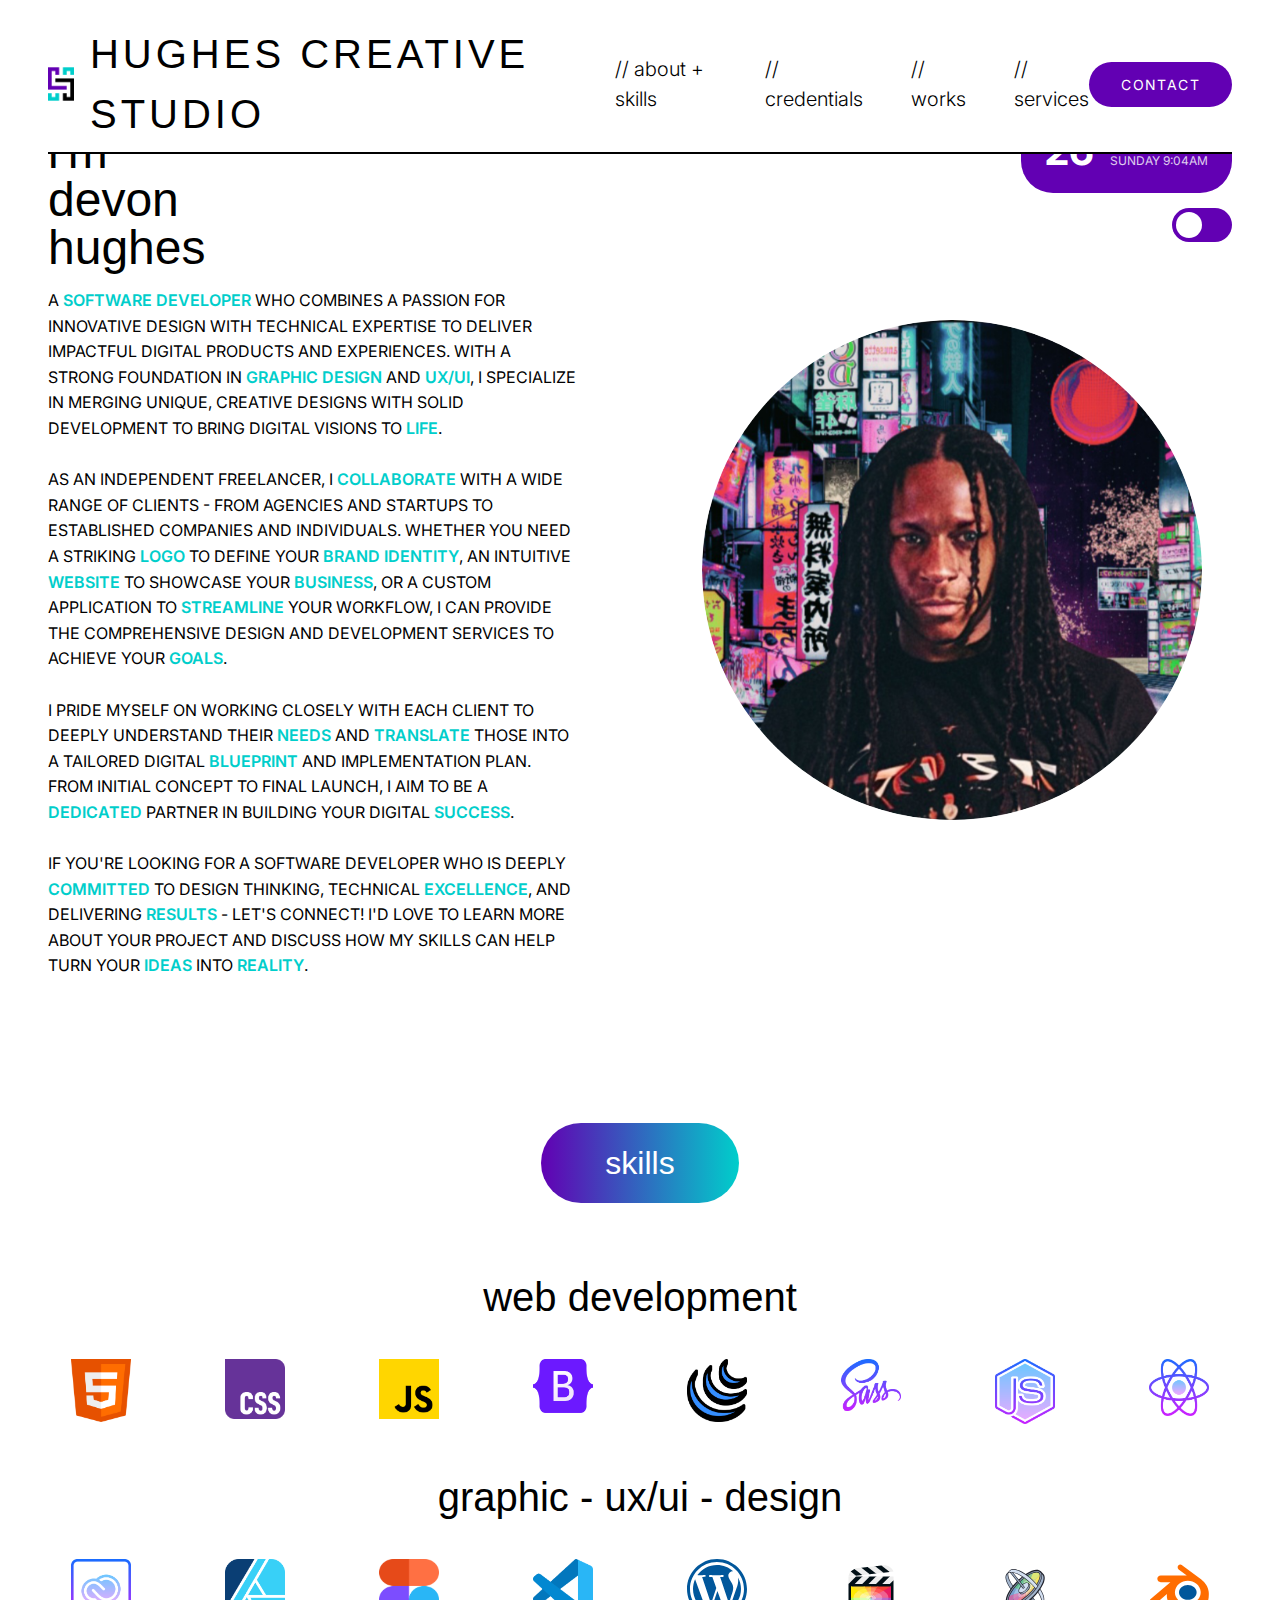
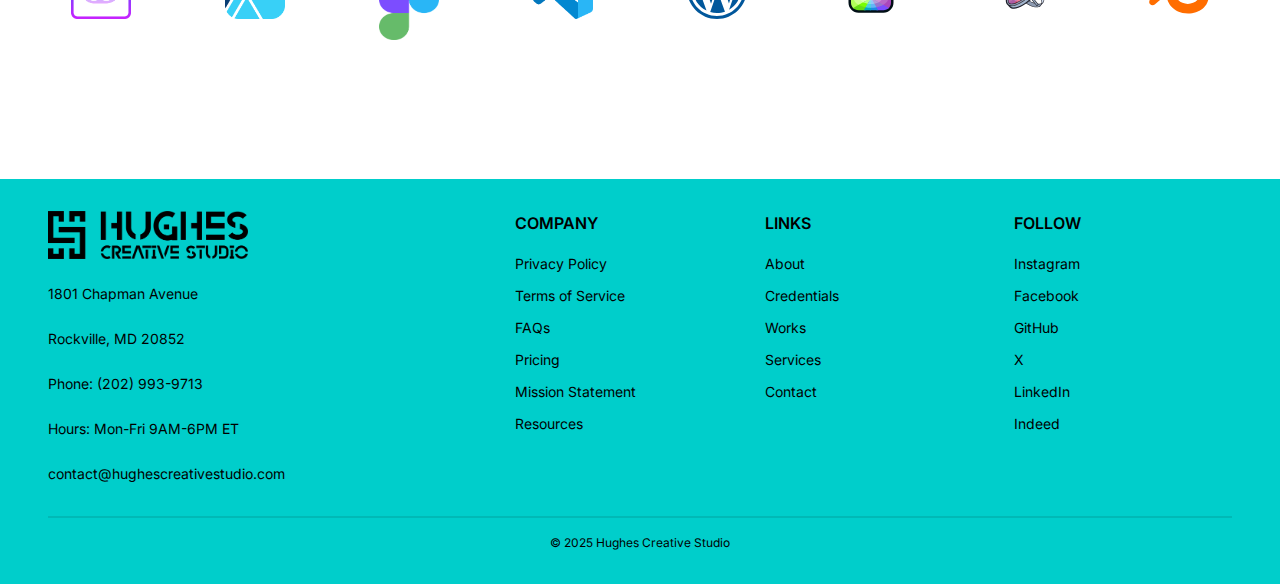
==== commit ea271f7c: "footer copyright date correction update" ====
--- a/pages/about.html
+++ b/pages/about.html
@@ -26,7 +26,8 @@
         <!-- mobile menu button -->
         <button class="mobile-menu-btn">
             <span></span>
-            <span><
+            <span></span>
+            <span></span>
         </button>
         <!-- navigation -->
         <div>
@@ -223,7 +224,7 @@
             </div>
         </div>
         <div class="copyright">
-            © 2024 Hughes Creative Studio
+            © 2025 Hughes Creative Studio
         </div>
     </footer>
 </body>
--- a/css/styles.css
+++ b/css/styles.css
@@ -1089,7 +1089,7 @@
 
     .logo-container {
         height: 200px;
-        margin-bottom: 3rem;
+        margin-bottom: 0rem;
     }
 
     .logo-container img {
@@ -1103,6 +1103,7 @@
     .btn-get-started {
         padding: 1rem 2.5rem;
         font-size: var(--fs-400);
+        margin-top: 4rem;
     }
 }
 
@@ -1691,6 +1692,28 @@
     color: var(--clr-secondary);
 }
 
+/* Modal Content Styles */
+.project-preview h2 {
+    color: var(--clr-secondary);
+    margin-bottom: 1.5rem;
+}
+
+.project-preview .project-description {
+    color: var(--clr-white);
+    margin-bottom: 2rem;
+}
+
+.project-preview .project-tech h3,
+.project-preview .project-features h3 {
+    color: var(--clr-primary);
+    margin-bottom: 1rem;
+}
+
+.project-preview ul {
+    color: var(--clr-white);
+    margin-bottom: 2rem;
+}
+
 /* Animations */
 @keyframes fadeInDown {
     from {
@@ -1724,12 +1747,31 @@
     }
 }
 
-/* Light Theme Modifications */
-body.light-theme .portfolio-section {
-    background-color: rgba(var(--clr-primary-rgb), 0.05);
-}
-
-body.light-theme .project-link {
+/* Light Theme Modal Modifications */
+body.light-theme .project-modal {
+    background-color: rgba(255, 255, 255, 0.9);
+}
+
+body.light-theme .modal-content {
+    background-color: var(--clr-white);
+    border-color: var(--clr-primary);
+}
+
+body.light-theme .modal-close {
+    color: var(--clr-dark);
+}
+
+body.light-theme .modal-close:hover {
+    color: var(--clr-primary);
+}
+
+/* Light theme text colors for modal content */
+body.light-theme .project-preview h2 {
+    color: var(--clr-primary);
+}
+
+body.light-theme .project-preview .project-description,
+body.light-theme .project-preview ul {
     color: var(--clr-dark);
 }
 
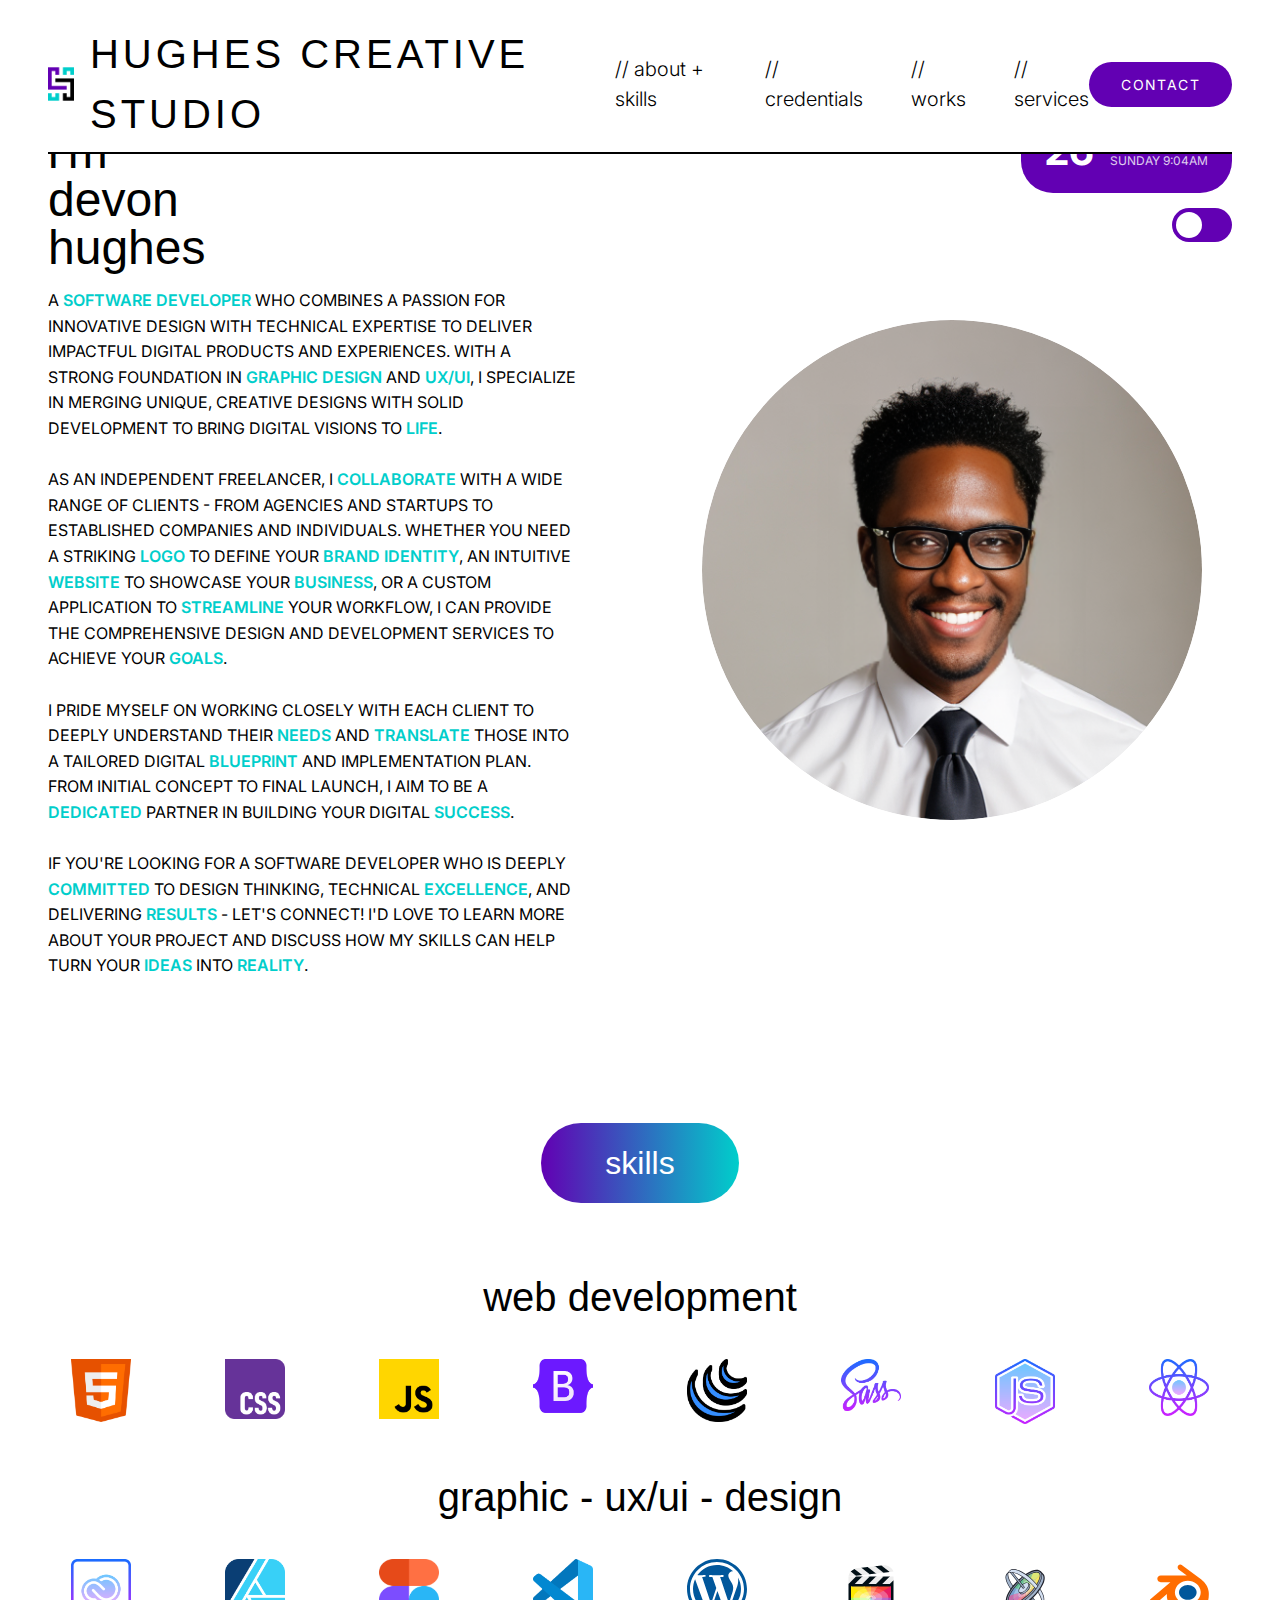
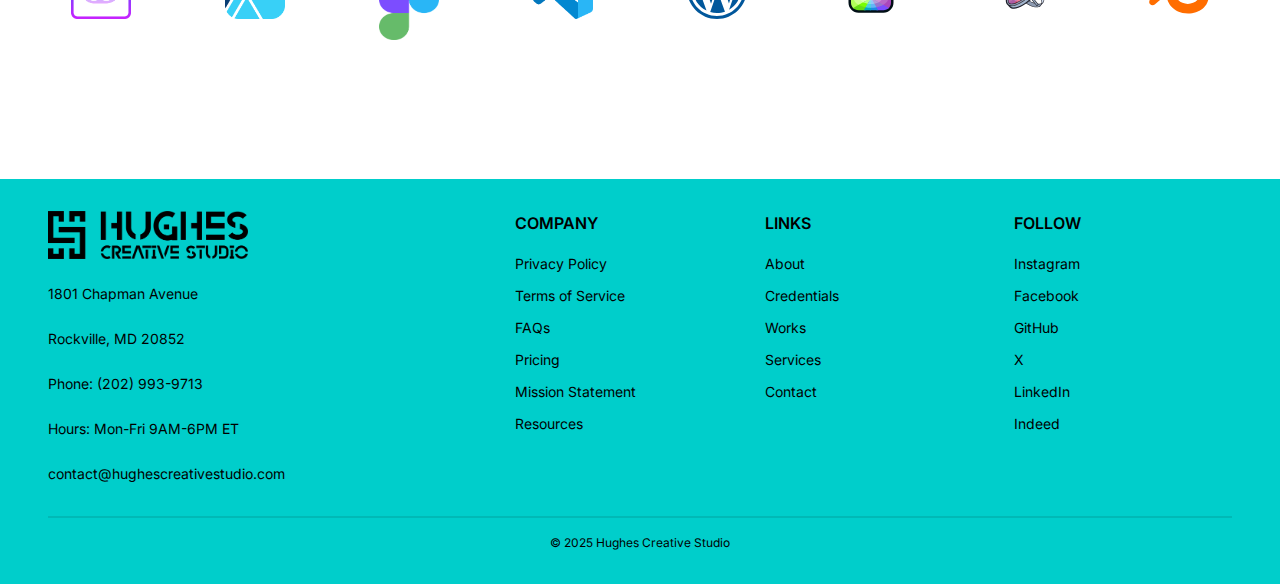
==== commit 1b4c724f: "about page update" ====
--- a/pages/about.html
+++ b/pages/about.html
@@ -1,16 +1,98 @@
 <!DOCTYPE html>
 <html lang="en">
+
 <head>
     <meta charset="UTF-8">
-    <meta name="viewport" content="width=device-width, initial-scale=1.0"> 
+    <meta name="viewport" content="width=device-width, initial-scale=1.0">
+
+    <!-- SEO Specific Tags -->
+    <title>About Devon Hughes | Software Developer & UX Designer | Rockville, MD</title>
+    <meta name="description"
+        content="Meet Devon Hughes, a software developer specializing in web development, UX/UI design, and brand identity in Rockville, MD. View skills and experience.">
+
+    <!-- Canonical Tag -->
+    <link rel="canonical" href="https://www.hughescreativestudio.com/pages/about.html">
+
+    <!-- Open Graph Tags -->
+    <meta property="og:title" content="Hughes Creative Studio | Web Design & Branding">
+    <meta property="og:description" content="Professional design and development services to elevate your brand.">
+    <meta property="og:type" content="website">
+    <meta property="og:url" content="https://www.hughescreativestudio.com/pages/about.html">
+    <meta property="og:image" content="https://www.hughescreativestudio.com/assets/images/hcs-logos/og-image.jpg">
+    <meta property="og:image:width" content="1200">
+    <meta property="og:image:height" content="630">
+
+    <!-- Twitter Card Tags -->
+    <meta name="twitter:card" content="summary_large_image">
+    <meta name="twitter:title" content="Hughes Creative Studio | Web Design & Branding">
+    <meta name="twitter:description" content="Professional design and development services to elevate your brand.">
+    <meta name="twitter:image" content="https://www.hughescreativestudio.com/assets/images/hcs-logos/twitter-image.jpg">
+
+    <!-- Schema Markup -->
+    <script type="application/ld+json">
+                        {
+                          "@context": "https://schema.org",
+                          "@type": "AboutPage",
+                          "name": "About Devon Hughes - Software Developer & Designer",
+                          "description": "Information about Devon Hughes, a software developer specializing in web development, UX/UI design, and brand identity solutions in Rockville, MD.",
+                          "mainEntity": {
+                            "@type": "Person",
+                            "name": "Devon Hughes",
+                            "jobTitle": "Software Developer",
+                            "description": "A software developer who combines a passion for innovative design with technical expertise to deliver impactful digital products and experiences.",
+                            "image": "https://www.hughescreativestudio.com/assets/images/profile-pic/devon-hughes-profile.svg",
+                            "sameAs": [
+                              "https://www.instagram.com/hughescreativestudio/",
+                              "https://www.facebook.com/people/Hughes-Creative-Studio/61571989897738/",
+                              "https://github.com/Hughes-Creative-Studio",
+                              "https://x.com/hghscrtvstudio",
+                              "https://www.linkedin.com/in/devon-hughes-developer/"
+                            ],
+                            "worksFor": {
+                              "@type": "ProfessionalService",
+                              "name": "Hughes Creative Studio",
+                              "description": "Professional graphic design, UX/UI, and software development services",
+                              "serviceType": ["Web Design", "UX/UI Design", "Software Development", "Graphic Design", "Brand Identity"],
+                              "areaServed": "Rockville, MD",
+                              "url": "https://www.hughescreativestudio.com",
+                              "address": {
+                                "@type": "PostalAddress",
+                                "streetAddress": "1801 Chapman Avenue",
+                                "addressLocality": "Rockville",
+                                "addressRegion": "MD",
+                                "postalCode": "20852",
+                                "addressCountry": "US"
+                              },
+                              "telephone": "(202) 993-9713",
+                              "openingHours": "Mo-Fr 09:00-18:00",
+                              "email": "contact@hughescreativestudio.com"
+                            },
+                            "knowsAbout": [
+                              "HTML5", "CSS3", "JavaScript", "React", "Node.js", 
+                              "UX/UI Design", "Graphic Design", "Brand Identity", 
+                              "Adobe Creative Cloud", "Figma", "WordPress"
+                            ]
+                          }
+                        }
+                        </script>
+
+    <!-- Favicon -->
+    <link rel="icon" type="image/png" sizes="16x16" href="/assets/favicon-16x16.png">
+    <link rel="icon" type="image/png" sizes="32x32" href="/assets/favicon-32x32.png">
+    <link rel="icon" type="image/png" sizes="192x192" href="/assets/android-chrome-192x192.png">
+    <link rel="icon" type="image/png" sizes="512x512" href="/assets/android-chrome-512x512.png">
+    <link rel="apple-touch-icon" sizes="180x180" href="/assets/apple-touch-icon.png">
+
     <!-- Fonts -->
     <link rel="preconnect" href="https://fonts.googleapis.com">
     <link rel="preconnect" href="https://fonts.gstatic.com" crossorigin>
-    <link href="https://fonts.googleapis.com/css2?family=Inter:ital,opsz,wght@0,14..32,100..900;1,14..32,100..900&display=swap" rel="stylesheet">
+    <link
+        href="https://fonts.googleapis.com/css2?family=Inter:ital,opsz,wght@0,14..32,100..900;1,14..32,100..900&display=swap"
+        rel="stylesheet">
     <link href="https://fonts.cdnfonts.com/css/modera" rel="stylesheet">
+
     <!-- Customization -->
     <link rel="stylesheet" href="/css/styles.css">
-    <title>About Page</title>
     <script src="/js/script.js" defer></script>
 </head>
 <body class="landing">
@@ -86,7 +168,8 @@
     
         <!-- Right Column - Profile Image -->
         <div class="profile-image-container">
-            <img src="/assets/images/profile-pic/Untitled.svg" alt="Devon Hughes" class="profile-image">
+            <img src="/assets/images/profile-pic/devon.svg" alt="Devon Hughes, Software Developer and Designer in Rockville, MD" class="profile-image">
+            <img src="/assets/images/profile-pic/devon-2.svg" alt="Another image of Devon Hughes, Software Developer and Designer in Rockville, MD" class="profile-image-2">
         </div>
     </main>
     
--- a/css/styles.css
+++ b/css/styles.css
@@ -1301,7 +1301,7 @@
     }
 
     .skills-grid {
-        grid-template-columns: repeat(auto-fit, minmax(60px, 1fr));
+        grid-template-columns: repeat(auto-fit, minmax(80px, 1fr));
         gap: 1.5rem;
     }
 
@@ -1843,7 +1843,7 @@
 }
 
 .service-card.expanded {
-    height: 650px;
+    height: 575px;
 }
 
 /* Icon Styles */
@@ -1963,7 +1963,7 @@
     }
 
     .service-card.expanded {
-        height: 800px;
+        height: 720px;
     }
 }
 
